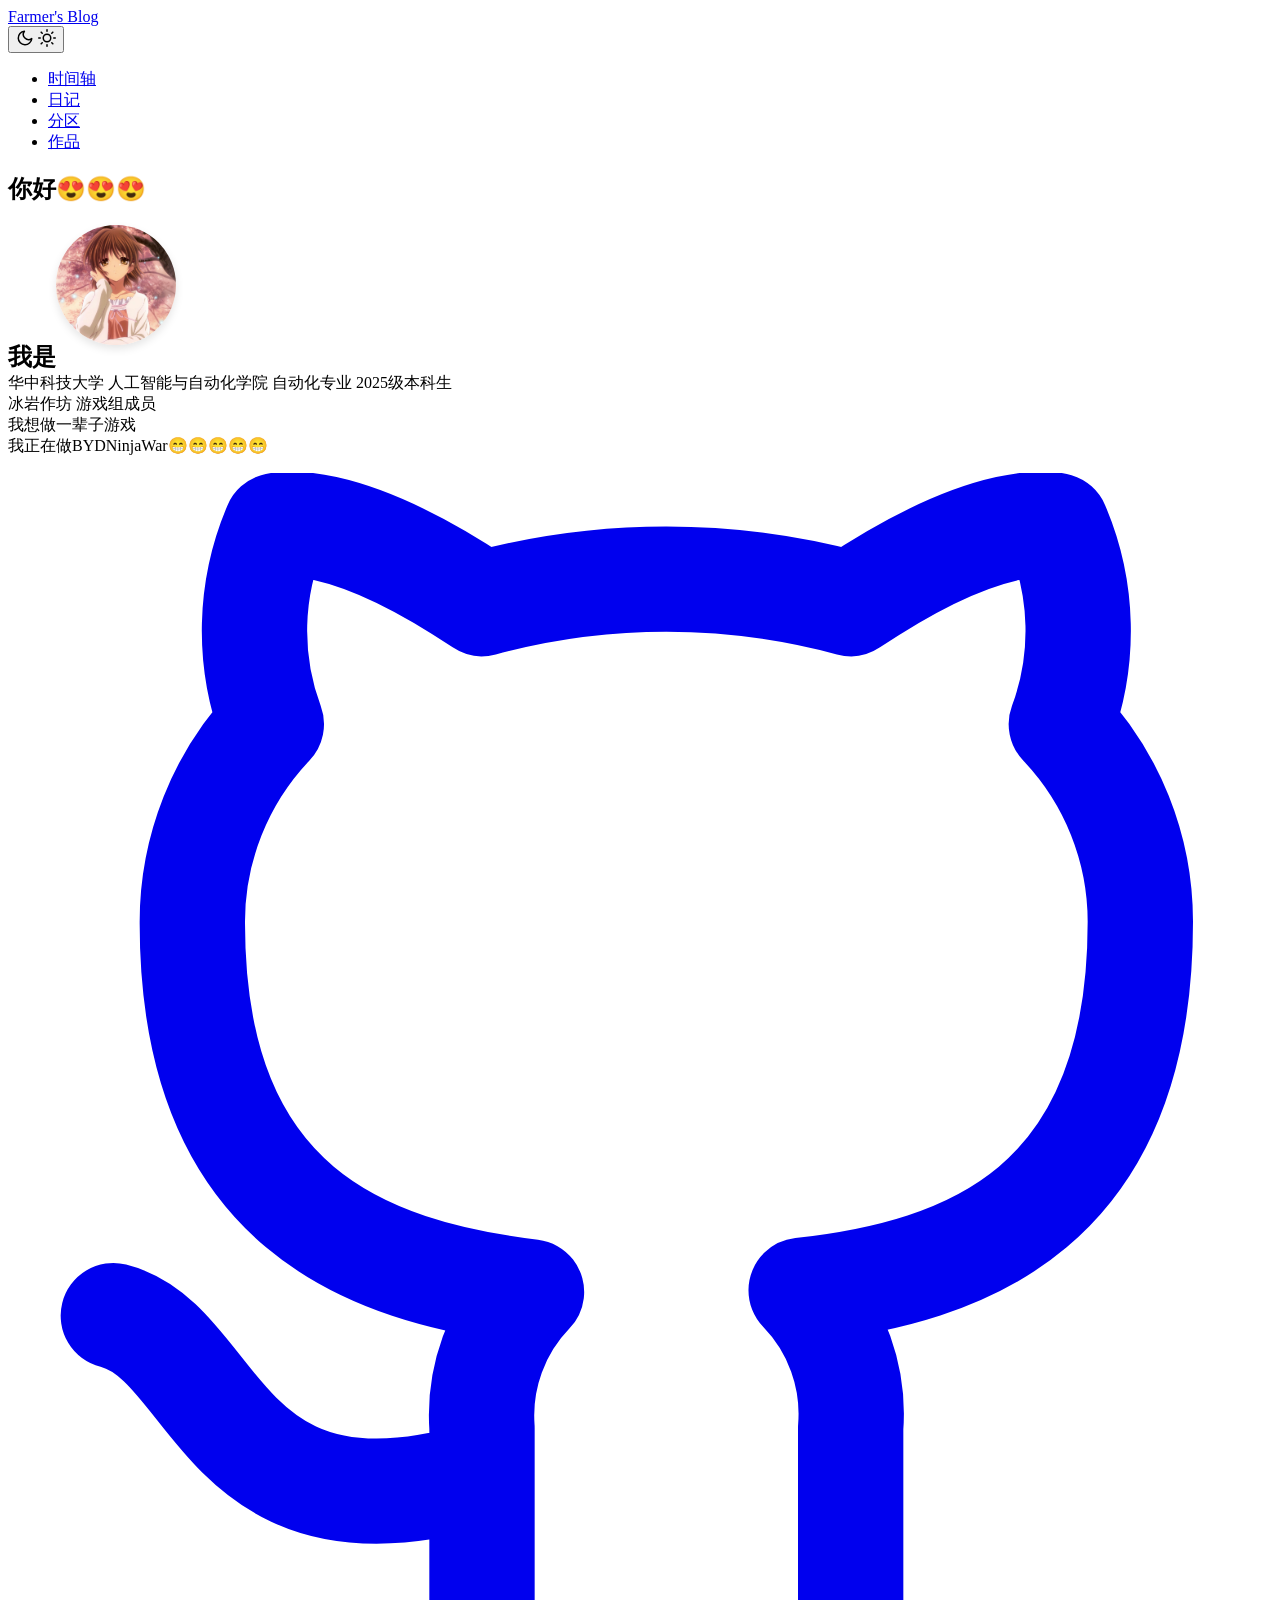
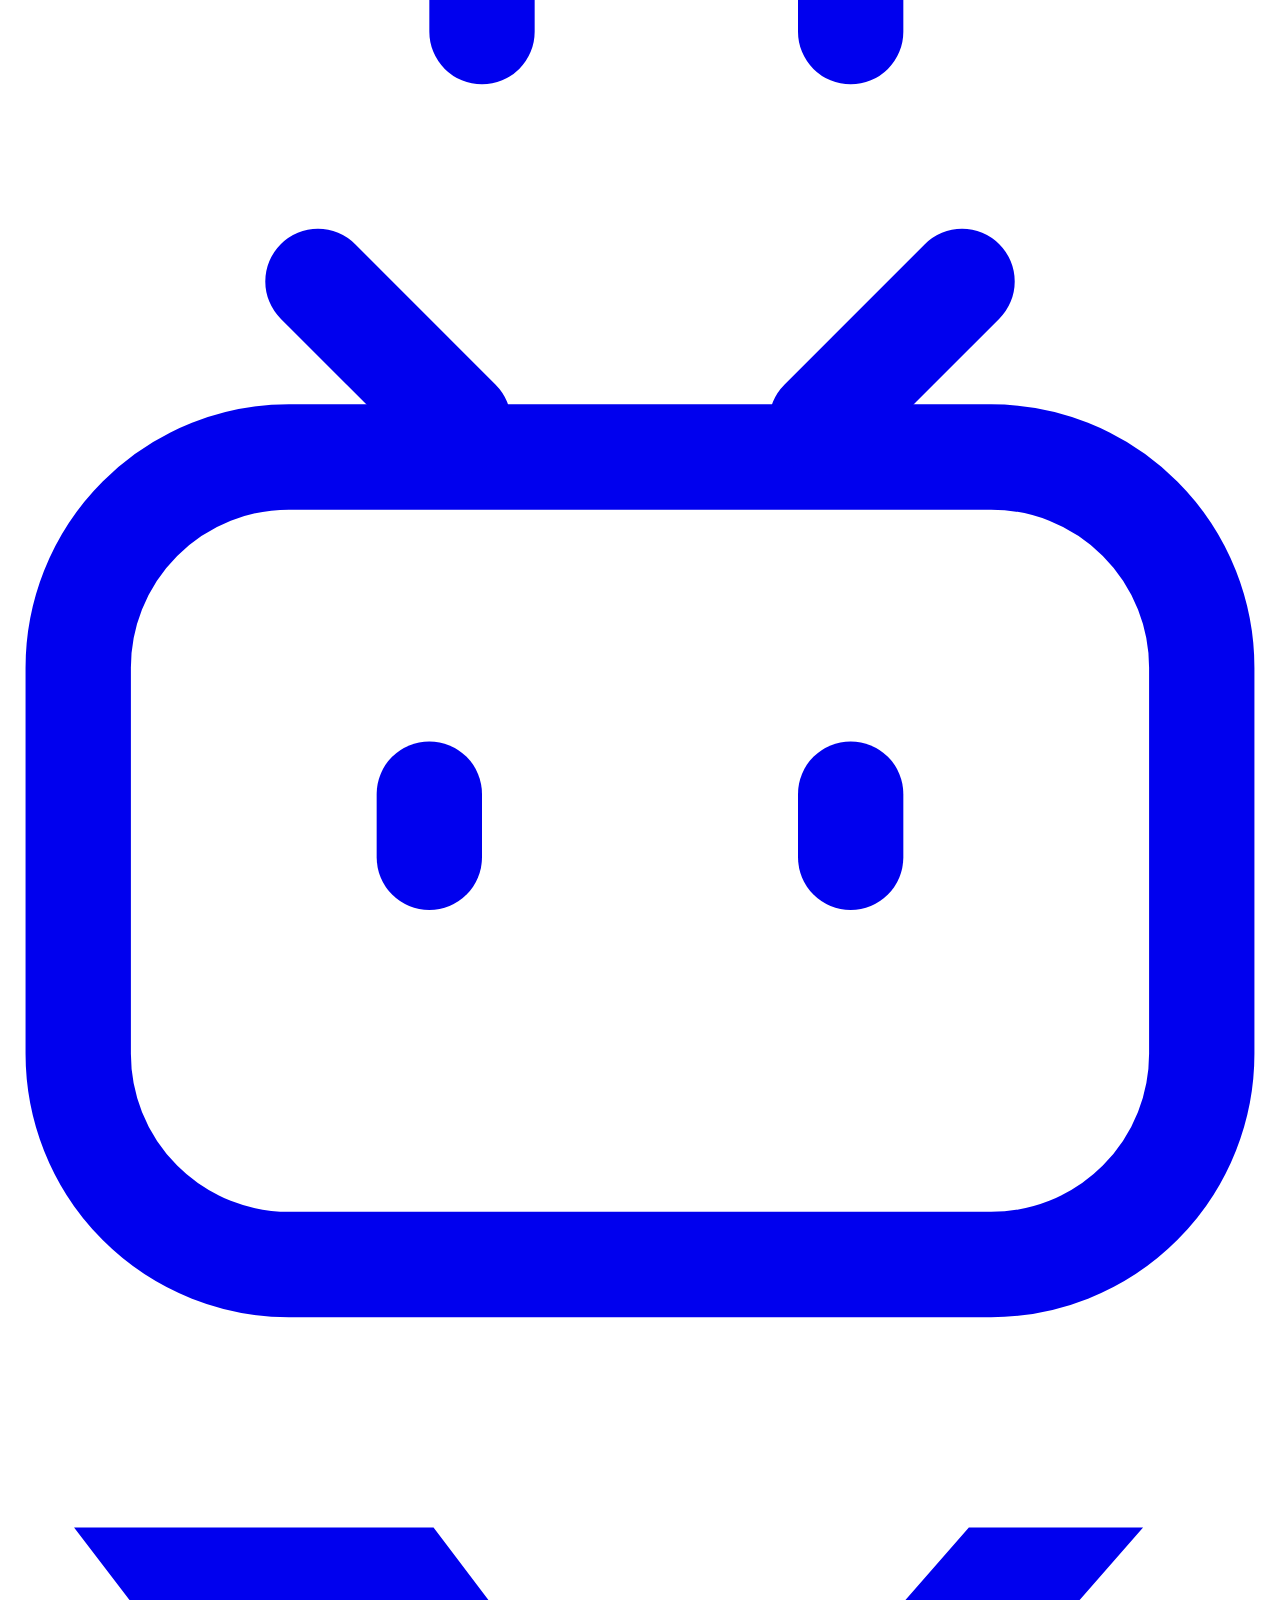
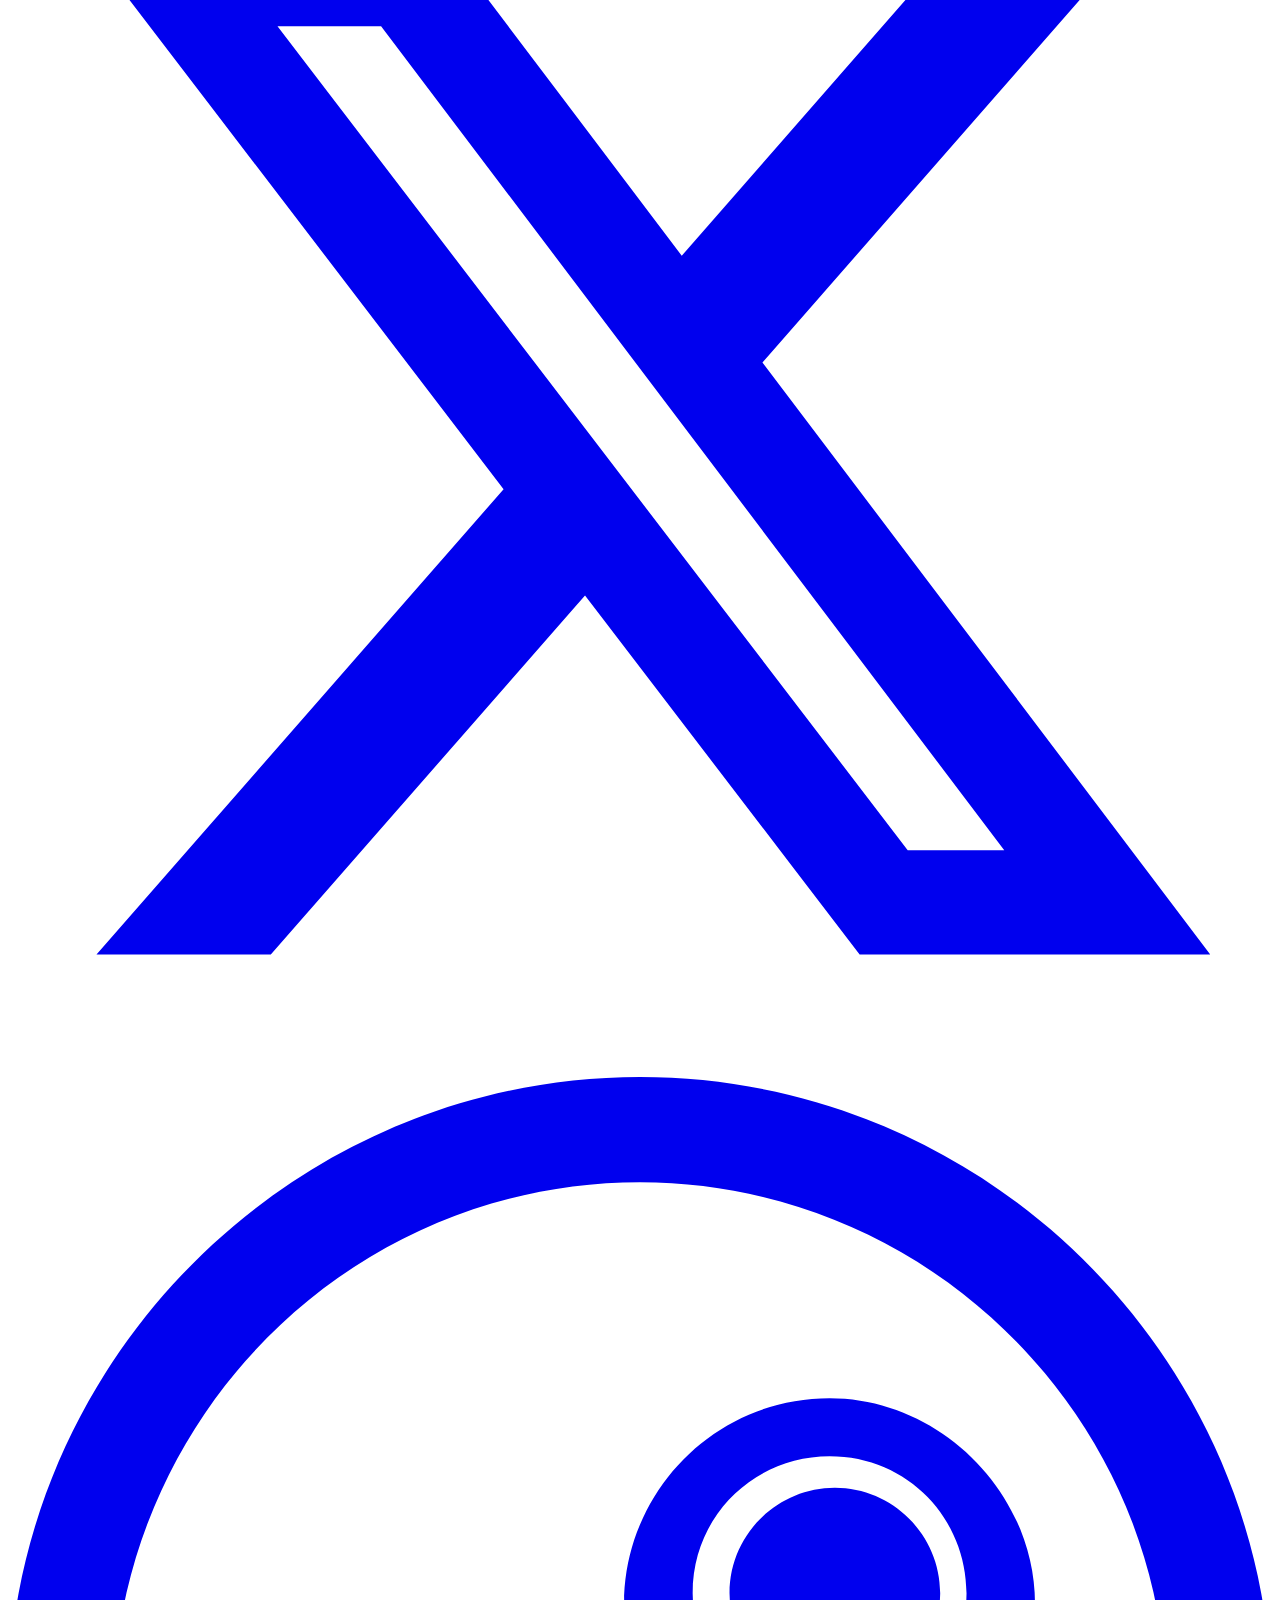
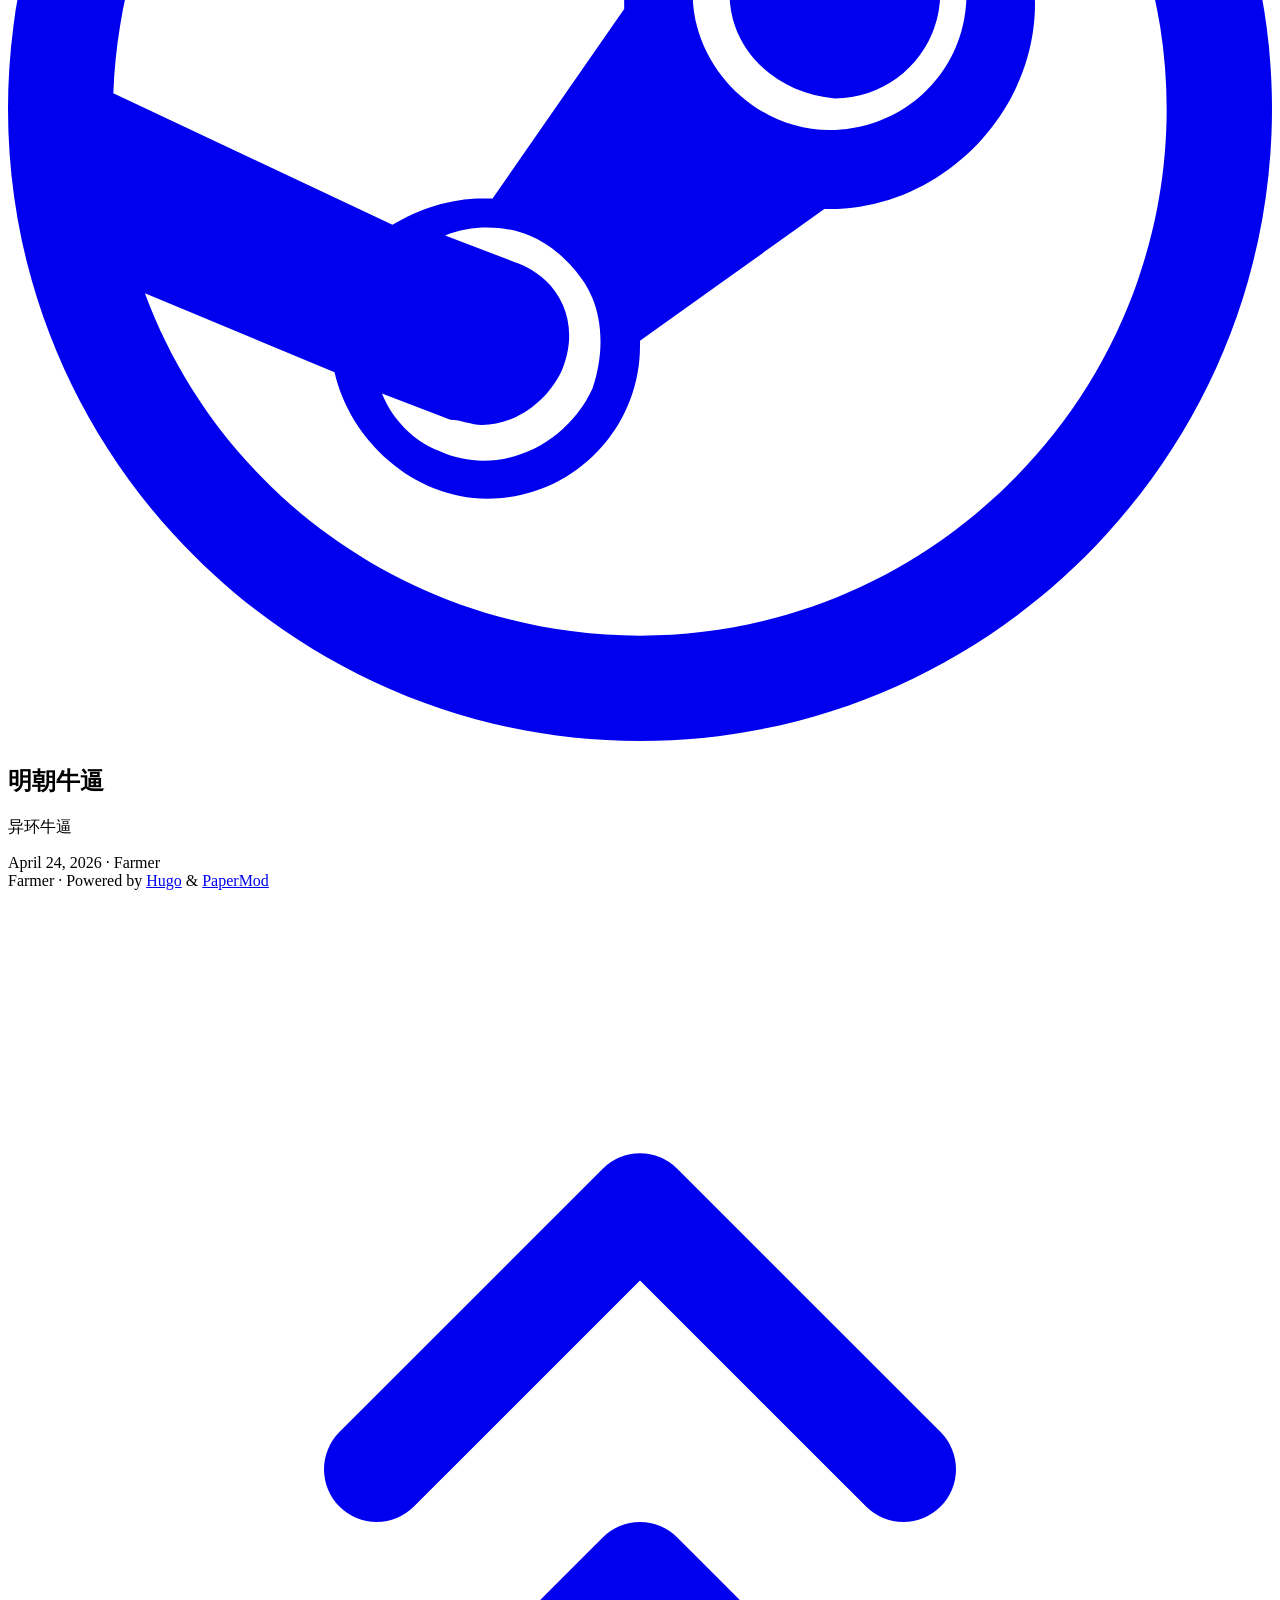
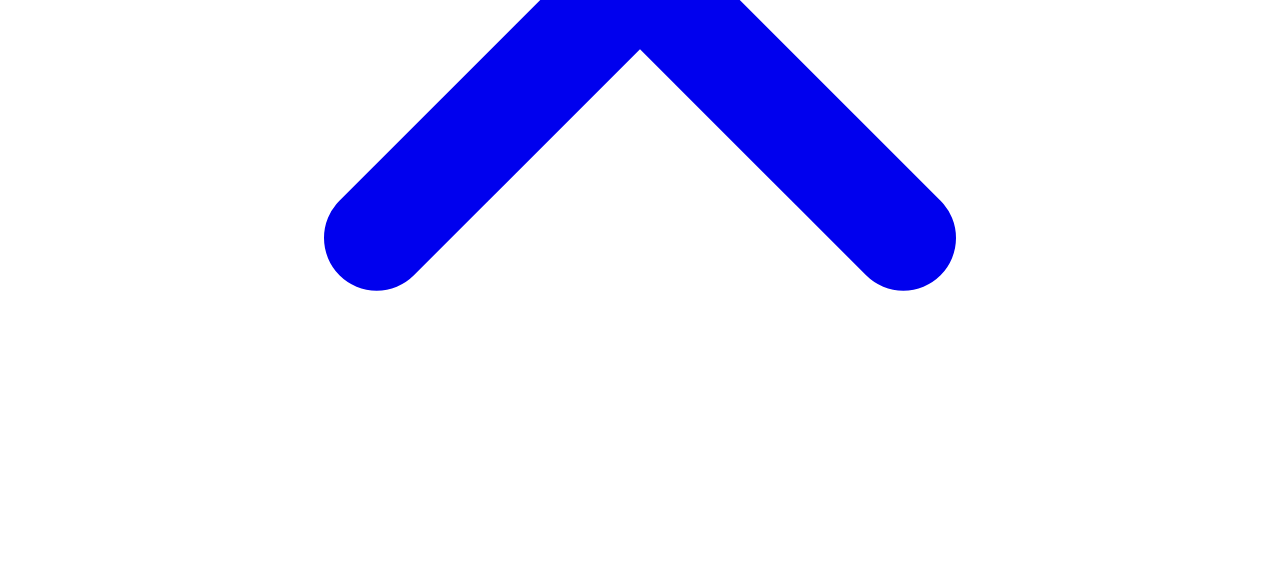
==== index.html @ 87669542 "deploy: farmer152/myblog@a9eec806ff1a07d0365c150cbad34da8df4ce298" ====
<!doctype html><html lang=zh-cn dir=auto data-theme=auto><head><meta name=generator content="Hugo 0.160.1"><meta charset=utf-8><meta http-equiv=X-UA-Compatible content="IE=edge"><meta name=viewport content="width=device-width,initial-scale=1,shrink-to-fit=no"><meta name=robots content="index, follow"><title>Farmer's Blog</title><meta name=description content><meta name=author content="Farmer"><link rel=canonical href=https://farmer152.github.io/><link crossorigin=anonymous href=/assets/css/stylesheet.47e51c7d8489b002361bac156ce9a0a8776d08c5462c2cee95801efafdd90d35.css integrity="sha256-R+UcfYSJsAI2G6wVbOmgqHdtCMVGLCzulYAe+v3ZDTU=" rel="preload stylesheet" as=style><link rel=icon href=https://farmer152.github.io/favicon.ico><link rel=icon type=image/png sizes=16x16 href=https://farmer152.github.io/favicon-16x16.png><link rel=icon type=image/png sizes=32x32 href=https://farmer152.github.io/favicon-32x32.png><link rel=apple-touch-icon href=https://farmer152.github.io/apple-touch-icon.png><link rel=mask-icon href=https://farmer152.github.io/safari-pinned-tab.svg><meta name=theme-color content="#2e2e33"><meta name=msapplication-TileColor content="#2e2e33"><link rel=alternate type=application/rss+xml href=https://farmer152.github.io/index.xml title=rss><link rel=alternate hreflang=zh-cn href=https://farmer152.github.io/><noscript><style>#theme-toggle,.top-link{display:none}</style><style>@media(prefers-color-scheme:dark){:root{--theme:rgb(29, 30, 32);--entry:rgb(46, 46, 51);--primary:rgb(218, 218, 219);--secondary:rgb(155, 156, 157);--tertiary:rgb(65, 66, 68);--content:rgb(196, 196, 197);--code-block-bg:rgb(46, 46, 51);--code-bg:rgb(55, 56, 62);--border:rgb(51, 51, 51);color-scheme:dark}.list{background:var(--theme)}.toc{background:var(--entry)}}</style></noscript><script>localStorage.getItem("pref-theme")==="dark"?document.querySelector("html").dataset.theme="dark":localStorage.getItem("pref-theme")==="light"?document.querySelector("html").dataset.theme="light":window.matchMedia("(prefers-color-scheme: dark)").matches?document.querySelector("html").dataset.theme="dark":document.querySelector("html").dataset.theme="light"</script><meta property="og:url" content="https://farmer152.github.io/"><meta property="og:site_name" content="Farmer's Blog"><meta property="og:title" content="Farmer's Blog"><meta property="og:locale" content="zh_cn"><meta property="og:type" content="website"><meta name=twitter:card content="summary"><meta name=twitter:title content="Farmer's Blog"><script type=application/ld+json>{"@context":"https://schema.org","@type":"Organization","name":"Farmer's Blog","url":"https://farmer152.github.io/","description":"","logo":"https://farmer152.github.io/favicon.ico","sameAs":["https://github.com/farmer152","https://space.bilibili.com/402784893","https://x.com/zhngchuny256304","https://steamcommunity.com/profiles/76561199017410261/"]}</script></head><body class=list id=top><header class=header><nav class=header-nav><div class=logo><a href=https://farmer152.github.io/ accesskey=h title="Farmer's Blog (Alt + H)">Farmer's Blog</a><div class=logo-switches><button id=theme-toggle class=theme-toggle accesskey=t title="(Alt + T)" aria-label="Toggle theme">
<svg class="moon" width="18" height="18" viewBox="0 0 24 24" fill="none" stroke="currentColor" stroke-width="2" stroke-linecap="round" stroke-linejoin="round"><path d="M21 12.79A9 9 0 1111.21 3 7 7 0 0021 12.79z"/></svg>
<svg class="sun" width="18" height="18" viewBox="0 0 24 24" fill="none" stroke="currentColor" stroke-width="2" stroke-linecap="round" stroke-linejoin="round"><circle cx="12" cy="12" r="5"/><line x1="12" y1="1" x2="12" y2="3"/><line x1="12" y1="21" x2="12" y2="23"/><line x1="4.22" y1="4.22" x2="5.64" y2="5.64"/><line x1="18.36" y1="18.36" x2="19.78" y2="19.78"/><line x1="1" y1="12" x2="3" y2="12"/><line x1="21" y1="12" x2="23" y2="12"/><line x1="4.22" y1="19.78" x2="5.64" y2="18.36"/><line x1="18.36" y1="5.64" x2="19.78" y2="4.22"/></svg></button></div></div><ul id=menu class=menu><li><a href=https://farmer152.github.io/archives/ title=时间轴><span>时间轴</span></a></li><li><a href=https://farmer152.github.io/diary/ title=日记><span>日记</span></a></li><li><a href=https://farmer152.github.io/posts/ title=分区><span>分区</span></a></li><li><a href=https://farmer152.github.io/works/ title=作品><span>作品</span></a></li></ul></nav></header><main class=main><article class="first-entry home-info"><header class=entry-header><h1>你好😍😍😍</h1></header><div class="entry-content md-content"><p><span style=font-size:1.5em;font-weight:700>我是</span><img src=/avatar.jpg alt=头像 style="width:120px;height:120px;border-radius:50%;margin-bottom:20px;box-shadow:0 4px 8px rgba(0,0,0,.1)"><br>华中科技大学 人工智能与自动化学院 自动化专业 2025级本科生<br>冰岩作坊 游戏组成员<br>我想做一辈子游戏<br>我正在做BYDNinjaWar😁😁😁😁😁<br></p></div><footer class=entry-footer><div class=social-icons><a href=https://github.com/farmer152 target=_blank rel="noopener noreferrer me" title="看 Github"><svg viewBox="0 0 24 24" fill="none" stroke="currentColor" stroke-width="2" stroke-linecap="round" stroke-linejoin="round"><path d="M9 19c-5 1.5-5-2.5-7-3m14 6v-3.87a3.37 3.37.0 00-.94-2.61c3.14-.35 6.44-1.54 6.44-7A5.44 5.44.0 0020 4.77 5.07 5.07.0 0019.91 1S18.73.65 16 2.48a13.38 13.38.0 00-7 0C6.27.65 5.09 1 5.09 1A5.07 5.07.0 005 4.77 5.44 5.44.0 003.5 8.55c0 5.42 3.3 6.61 6.44 7A3.37 3.37.0 009 18.13V22"/></svg>
</a><a href=https://space.bilibili.com/402784893 target=_blank rel="noopener noreferrer me" title="看 Bilibili"><svg viewBox="0 0 24 24" fill="none" stroke="currentColor" stroke-width="2" stroke-linecap="round"><rect x="1.3333" y="6" width="21.333" height="15.333" rx="4" ry="4"/><path d="m8 12.4v1.2"/><path d="m16 12.4v1.2"/><path d="m5.8853 2.6667L8.552 5.3334"/><path d="m18.115 2.6667-2.6667 2.6667"/></svg>
</a><a href=https://x.com/zhngchuny256304 target=_blank rel="noopener noreferrer me" title=看X><svg viewBox="0 0 24 24" fill="currentColor"><path d="M18.244 2.25h3.308l-7.227 8.26 8.502 11.24H16.17l-5.214-6.817L4.99 21.75H1.68l7.73-8.835L1.254 2.25H8.08l4.713 6.231zm-1.161 17.52h1.833L7.084 4.126H5.117z"/></svg>
</a><a href=https://steamcommunity.com/profiles/76561199017410261/ target=_blank rel="noopener noreferrer me" title=看steam><svg viewBox="0 0 24 24" fill="currentColor" stroke="none"><path d="M-24.6 20.8c-1.4-.8-2.7-1.5-4.1-2.3-2.4-1.5-3.6-3.6-3.3-6.5.3-3 2.8-5.2 5.8-5.3h11c2.6.0 4.6 2.2 4.7 4.7.0 2.6-2 4.8-4.6 4.9h-2.8v.2c.2.2.5.3.7.5 1.2.7 2.4 1.3 3.6 2 2.5 1.5 3.7 4.5 2.9 7.2s-3.1 4.3-6.1 4.4h-10.6c-2.4.0-4.3-1.9-4.6-4.3-.3-2.3 1.2-4.5 3.5-5.1.6-.1 1.2-.1 1.7-.2h2.1c.1.0.1-.1.1-.2zm4.3-3.8c-.1.3-.2.3-.2.4v3.9c0 1.1-.1 1.2-1.2 1.2h-5.1c-.4.0-.9.0-1.3.1-1.6.4-2.5 1.9-2.4 3.6.2 1.6 1.6 2.9 3.3 2.9h10.5c2.1.0 3.8-1.2 4.5-3.1.7-1.8.2-4.1-1.5-5.3-2.1-1.3-4.3-2.4-6.6-3.7zm-1.7 3.4v-4c0-1.4.1-1.5 1.4-1.5h5.3c1.5.0 2.7-1 3.1-2.4.6-2.2-1-4.2-3.4-4.3h-10.1c-2.4.0-4.3 1.3-4.9 3.4-.6 2.1.4 4.4 2.5 5.5 1.7 1 3.5 1.9 5.2 2.9.4.2.6.3.9.4z"/><path d="M53.3 6.9c-.2-1-1-1.7-1.9-2-1.7-.4-8.6-.4-8.6-.4s-6.9.0-8.6.5c-1 .3-1.7 1-1.9 2-.3 1.7-.5 3.5-.5 5.3s.1 3.6.5 5.3c.3.9 1 1.7 1.9 1.9 1.7.5 8.6.5 8.6.5s6.9.0 8.6-.5c1-.3 1.7-1 1.9-2 .3-1.7.5-3.5.5-5.3s-.1-3.6-.5-5.3z"/><path d="m40.6 15.5 5.7-3.3-5.7-3.3z"/><path d="M72.4-9.9c5.5.0 10 4 10 8.9.0 1.8-.8 3.8-2.1 5.4-.9 1-1.5 2.3-1.6 3.7.0-.1-.1-.1-.2-.2-.4-.4-1.1-.7-1.7-.7-.3.0-.5.0-.8.1-1.2.5-2.5.7-3.6.7-5.5.0-10-4-10-8.9s4.5-9 10-9m0-2c-6.6.0-12 4.9-12 10.9s5.4 11 12 11c1.4.0 2.8-.2 4.2-.7h.1c.1.0.2.0.3.1 1 1.3 2.5 2.3 4.2 2.7l.2-.1v-.3c-.7-.9-1-1.9-1-3s.4-2.1 1.2-2.9c1.5-1.8 2.6-4.2 2.6-6.7.1-6.1-5.3-11-11.8-11z"/><path d="M72.3-6.5c.1.0.3.1.3.2l1.2 3.4 3.7.1c.1.0.3.1.3.2s0 .3-.1.4l-3 2.2 1.1 3.5c0 .1.0.3-.1.4h-.4l-3-2.1-3 2.1h-.4c-.1-.1-.2-.2-.1-.4L69.9.0l-3-2.2c-.1-.1-.2-.2-.1-.4.0-.1.2-.2.3-.2l3.7-.1L72-6.3c0-.1.2-.2.3-.2zM46.8-20.8c2 0 4 .6 5.6 1.6-.5-.1-1.1-.2-1.6-.2-3.2.0-5.8 2.5-6 5.6l-2.2 3.2c-.5.1-.9.2-1.4.4l-4.7-1.9c.8-5 5.2-8.7 10.3-8.7m9.9 7.2c.3 1 .5 2.1.5 3.3C57.2-4.5 52.5.2 46.7.2c-1.8.0-3.6-.5-5.1-1.3.5.2 1 .2 1.5.2 2.5.0 4.5-1.9 4.8-4.3L51-7.4c3.1-.2 5.6-2.8 5.6-6 .1-.1.1-.1.1-.2M38.3-4.2l.3.2c.1.2.2.5.3.7l-.6-.9m8.5-18.1c-6.3.0-11.5 4.9-12 11l6.4 2.7c.5-.4 1.2-.6 1.9-.6h.2l2.9-4.1v-.1c0-2.5 2-4.5 4.5-4.5s4.5 2 4.5 4.5-2 4.5-4.5 4.5h-.1L46.5-6v.2c0 1.9-1.5 3.4-3.4 3.4-1.6.0-3-1.2-3.3-2.7L35.2-7c1.4 5 6 8.7 11.5 8.7 6.6.0 12-5.4 12-12s-5.3-12-11.9-12z"/><path d="M42.6-4.6 41.5-5c.2.4.5.7 1 .9 1 .4 2.1-.1 2.5-1 .2-.5.2-1 0-1.4-.2-.5-.6-.8-1-1-.5-.2-1-.2-1.4.0l1.1.5c.7.3 1 1.1.7 1.8-.3.6-1.1.9-1.8.6zm8.1-11.5c-1.5.0-2.7 1.2-2.7 2.7s1.2 2.7 2.7 2.7 2.7-1.2 2.7-2.7-1.2-2.7-2.7-2.7zm0 4.7c-1.1.0-2-.9-2-2s.9-2 2-2 2 .9 2 2c.1 1.1-.9 2-2 2zM12 0C5.4.0.0 5.4.0 12s5.4 12 12 12 12-5.4 12-12S18.6.0 12 0zm0 22c-4.3.0-8-2.7-9.4-6.5L6.2 17c.3 1.3 1.5 2.4 2.9 2.4 1.6.0 2.9-1.3 2.9-2.9v-.1l3.5-2.5h.1c2.1.0 3.9-1.8 3.9-3.9s-1.8-3.9-3.9-3.9c-2.2.0-3.9 1.8-3.9 3.9v.1l-2.5 3.6H9c-.6.0-1.2.2-1.7.5L2 11.7C2.2 6.3 6.6 2 12 2c5.5.0 10 4.5 10 10s-4.5 10-10 10zm-2.4-7.1-1.3-.5c.5-.2 1.1-.2 1.6.0s1 .7 1.2 1.2.2 1.1.0 1.7c-.5 1.1-1.8 1.7-2.9 1.2-.5-.2-.9-.6-1.1-1.1l1.3.5c.2.0.4.1.6.1.6.0 1.2-.4 1.5-1 .4-.9.0-1.8-.9-2.1zM13 9.8c0-1.5 1.2-2.6 2.6-2.6 1.5.0 2.6 1.2 2.6 2.6.0 1.5-1.2 2.6-2.6 2.6S13 11.2 13 9.8z"/><path d="M13.7 9.8c0-1.1.9-2 2-2s2 .9 2 2-.9 2-2 2c-1.1-.1-2-.9-2-2z"/></svg></a></div></footer></article><article class=post-entry><header class=entry-header><h2 class=entry-hint-parent>明朝牛逼</h2></header><div class=entry-content><p>异环牛逼</p></div><footer class=entry-footer><span title='2026-04-24 17:15:52 +0800 +0800'>April 24, 2026</span>&nbsp;·&nbsp;<span>Farmer</span></footer><a class=entry-link aria-label="post link to 明朝牛逼" href=https://farmer152.github.io/posts/post1/></a></article></main><footer class=footer><span>Farmer</span> ·
<span>Powered by
<a href=https://gohugo.io/ rel="noopener noreferrer" target=_blank>Hugo</a> &
<a href=https://github.com/adityatelange/hugo-PaperMod/ rel=noopener target=_blank>PaperMod</a></span></footer><a href=#top id=top-link class="top-link hidden" aria-label="go to top" title="Go to Top (Alt + G)" accesskey=g><svg viewBox="0 0 24 24" fill="none" stroke="currentColor" stroke-width="2" stroke-linecap="round" stroke-linejoin="round" class="feather feather-chevrons-up"><polyline points="17 11 12 6 7 11"/><polyline points="17 18 12 13 7 18"/></svg>
</a><script>let menu=document.getElementById("menu");if(menu){const e=localStorage.getItem("menu-scroll-position");e&&(menu.scrollLeft=parseInt(e,10)),menu.onscroll=function(){localStorage.setItem("menu-scroll-position",menu.scrollLeft)}}document.querySelectorAll('a[href^="#"]').forEach(e=>{e.addEventListener("click",function(e){e.preventDefault();var t=this.getAttribute("href").substr(1);window.matchMedia("(prefers-reduced-motion: reduce)").matches?document.querySelector(`[id='${decodeURIComponent(t)}']`).scrollIntoView():document.querySelector(`[id='${decodeURIComponent(t)}']`).scrollIntoView({behavior:"smooth"}),t==="top"?history.replaceState(null,null," "):history.pushState(null,null,`#${t}`)})})</script><script>var toplink=document.getElementById("top-link");window.onscroll=function(){const e=window.innerHeight;document.body.scrollTop>e||document.documentElement.scrollTop>e?toplink.classList.remove("hidden"):toplink.classList.add("hidden")}</script><script>document.getElementById("theme-toggle").addEventListener("click",()=>{const e=document.querySelector("html");e.dataset.theme==="dark"?(e.dataset.theme="light",localStorage.setItem("pref-theme","light")):(e.dataset.theme="dark",localStorage.setItem("pref-theme","dark"))})</script></body></html>
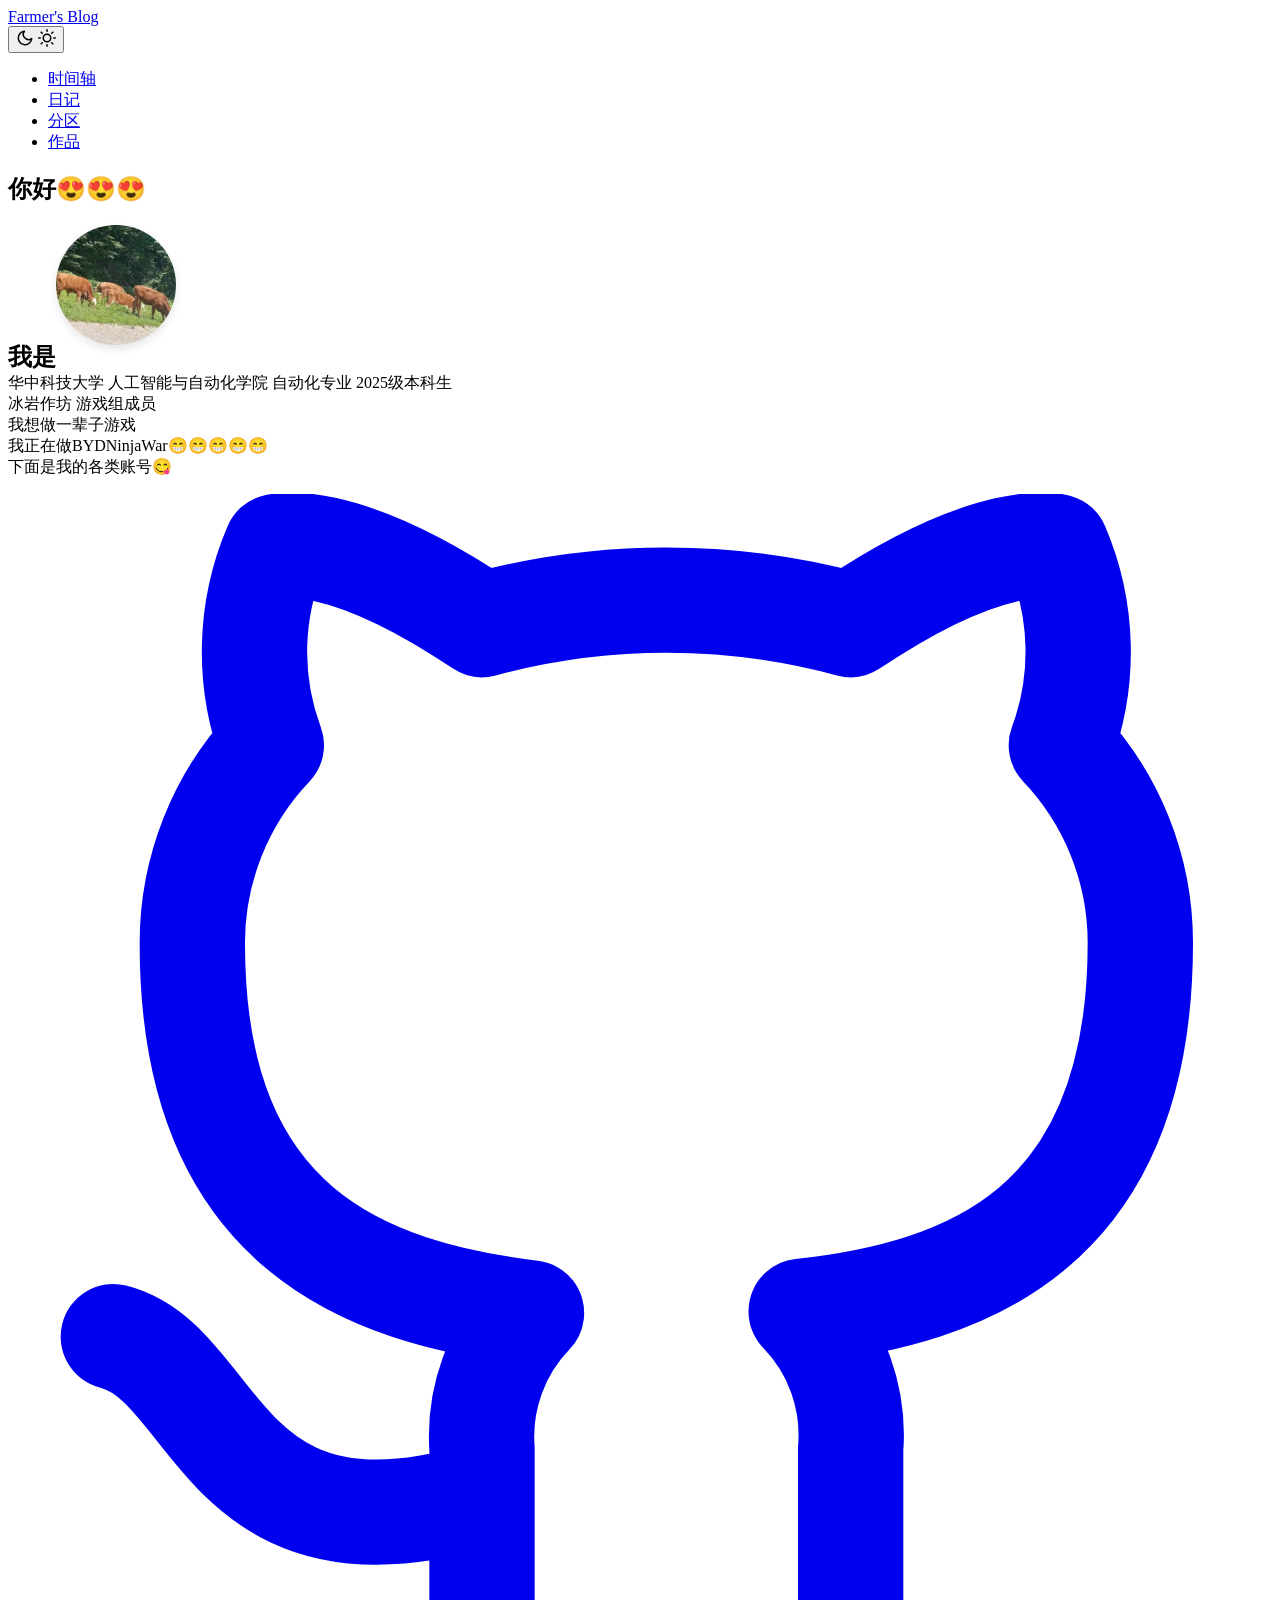
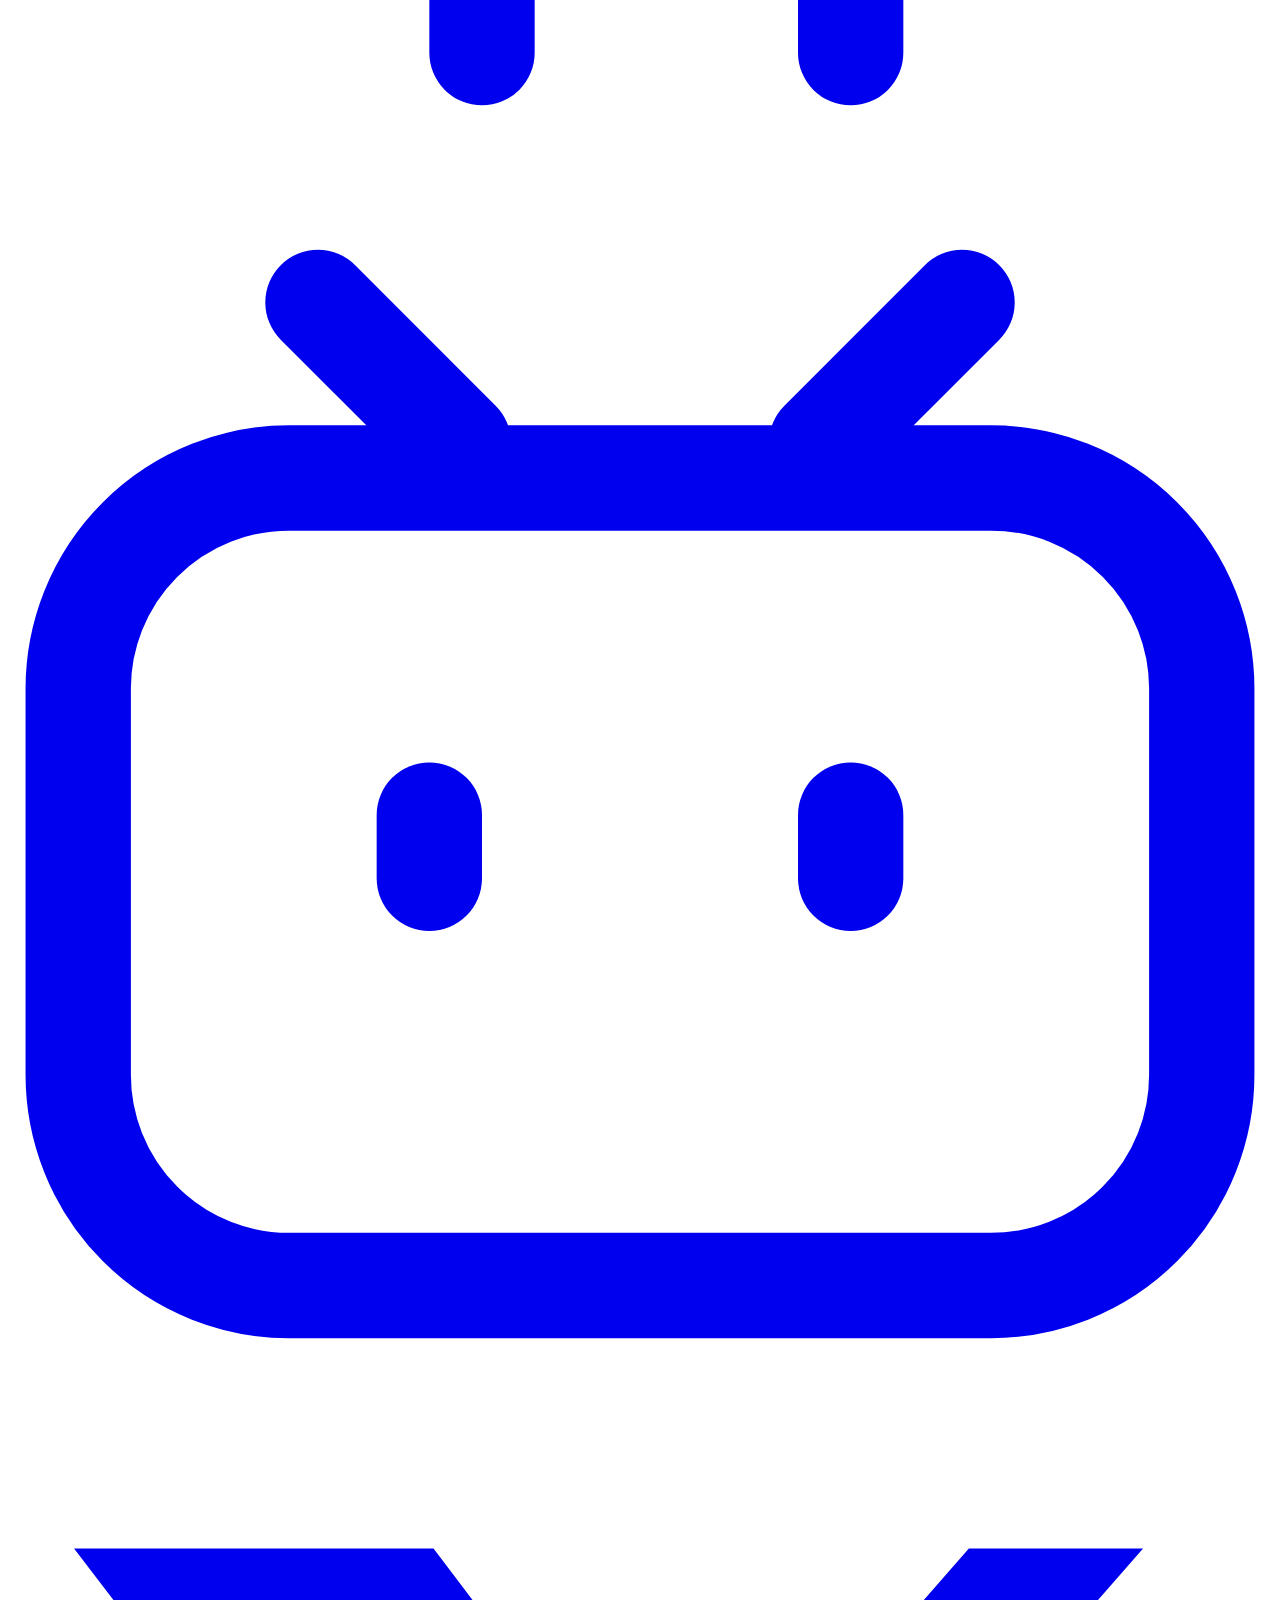
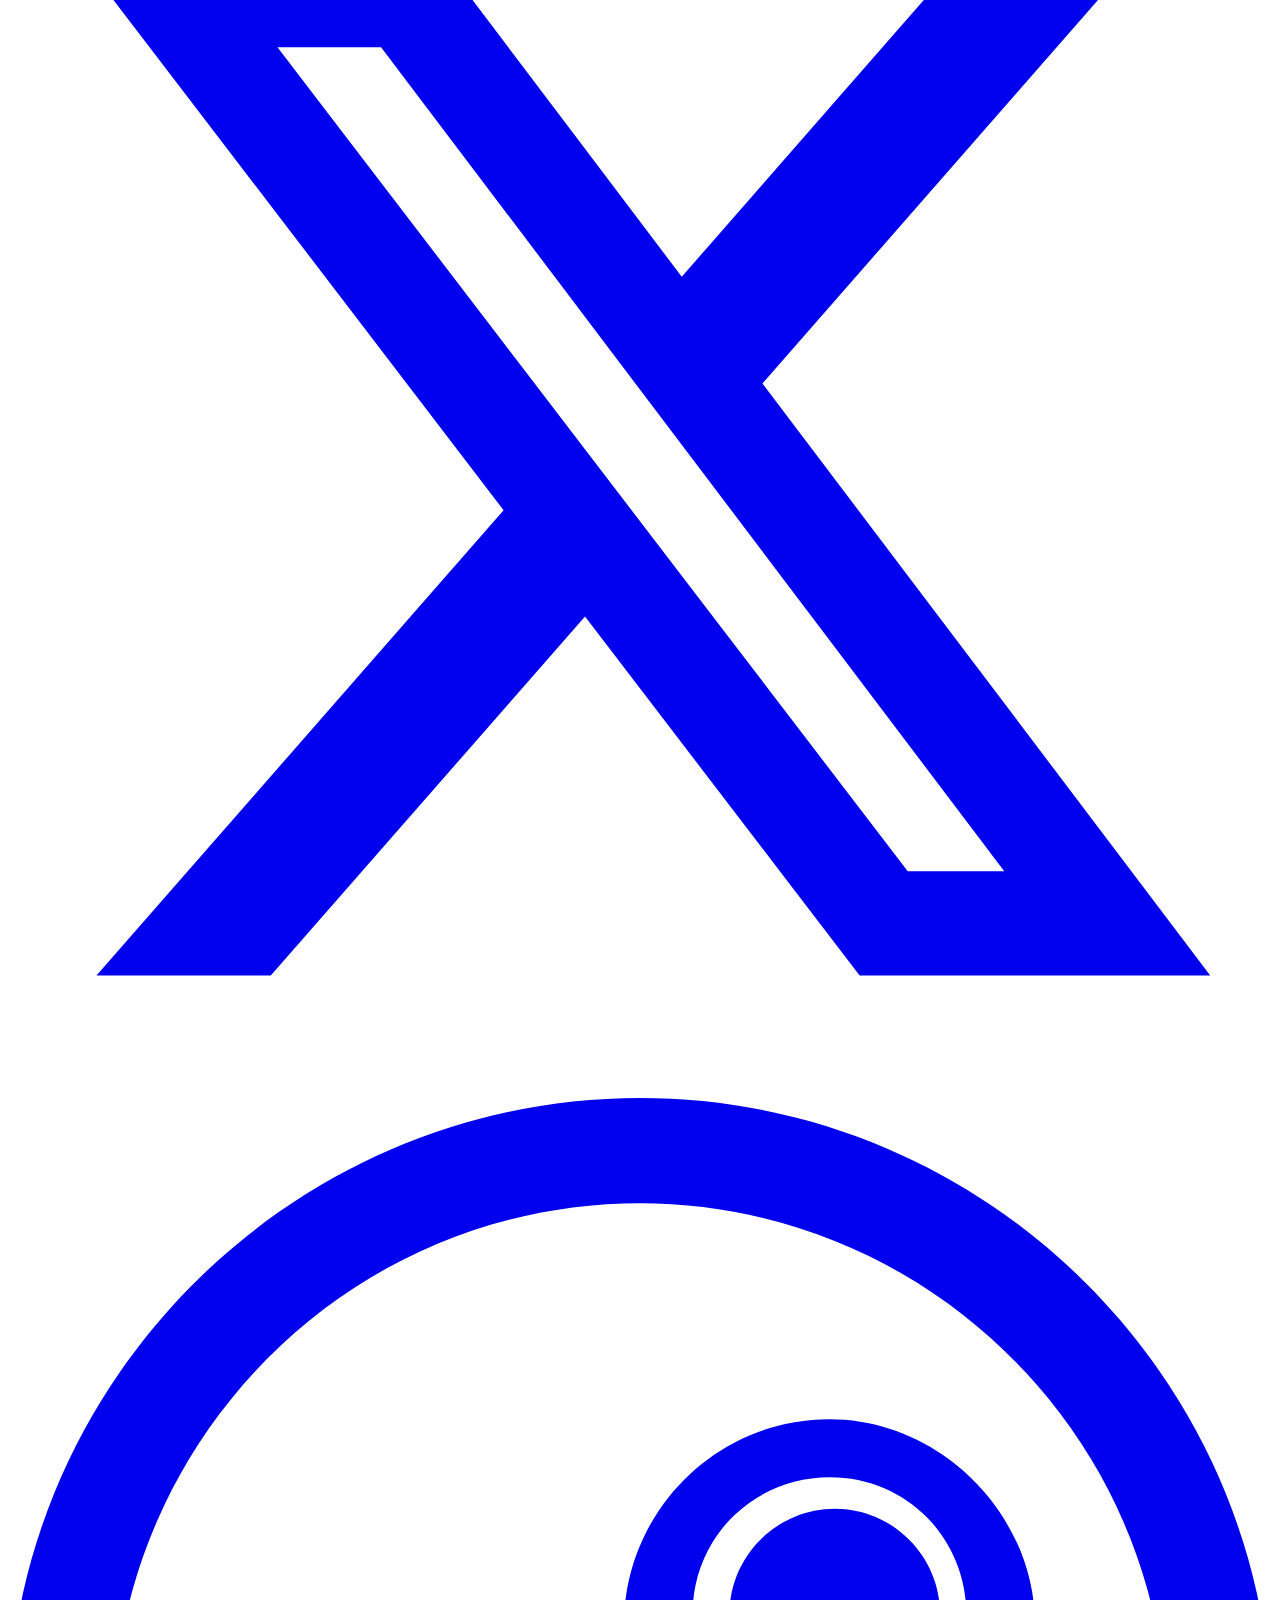
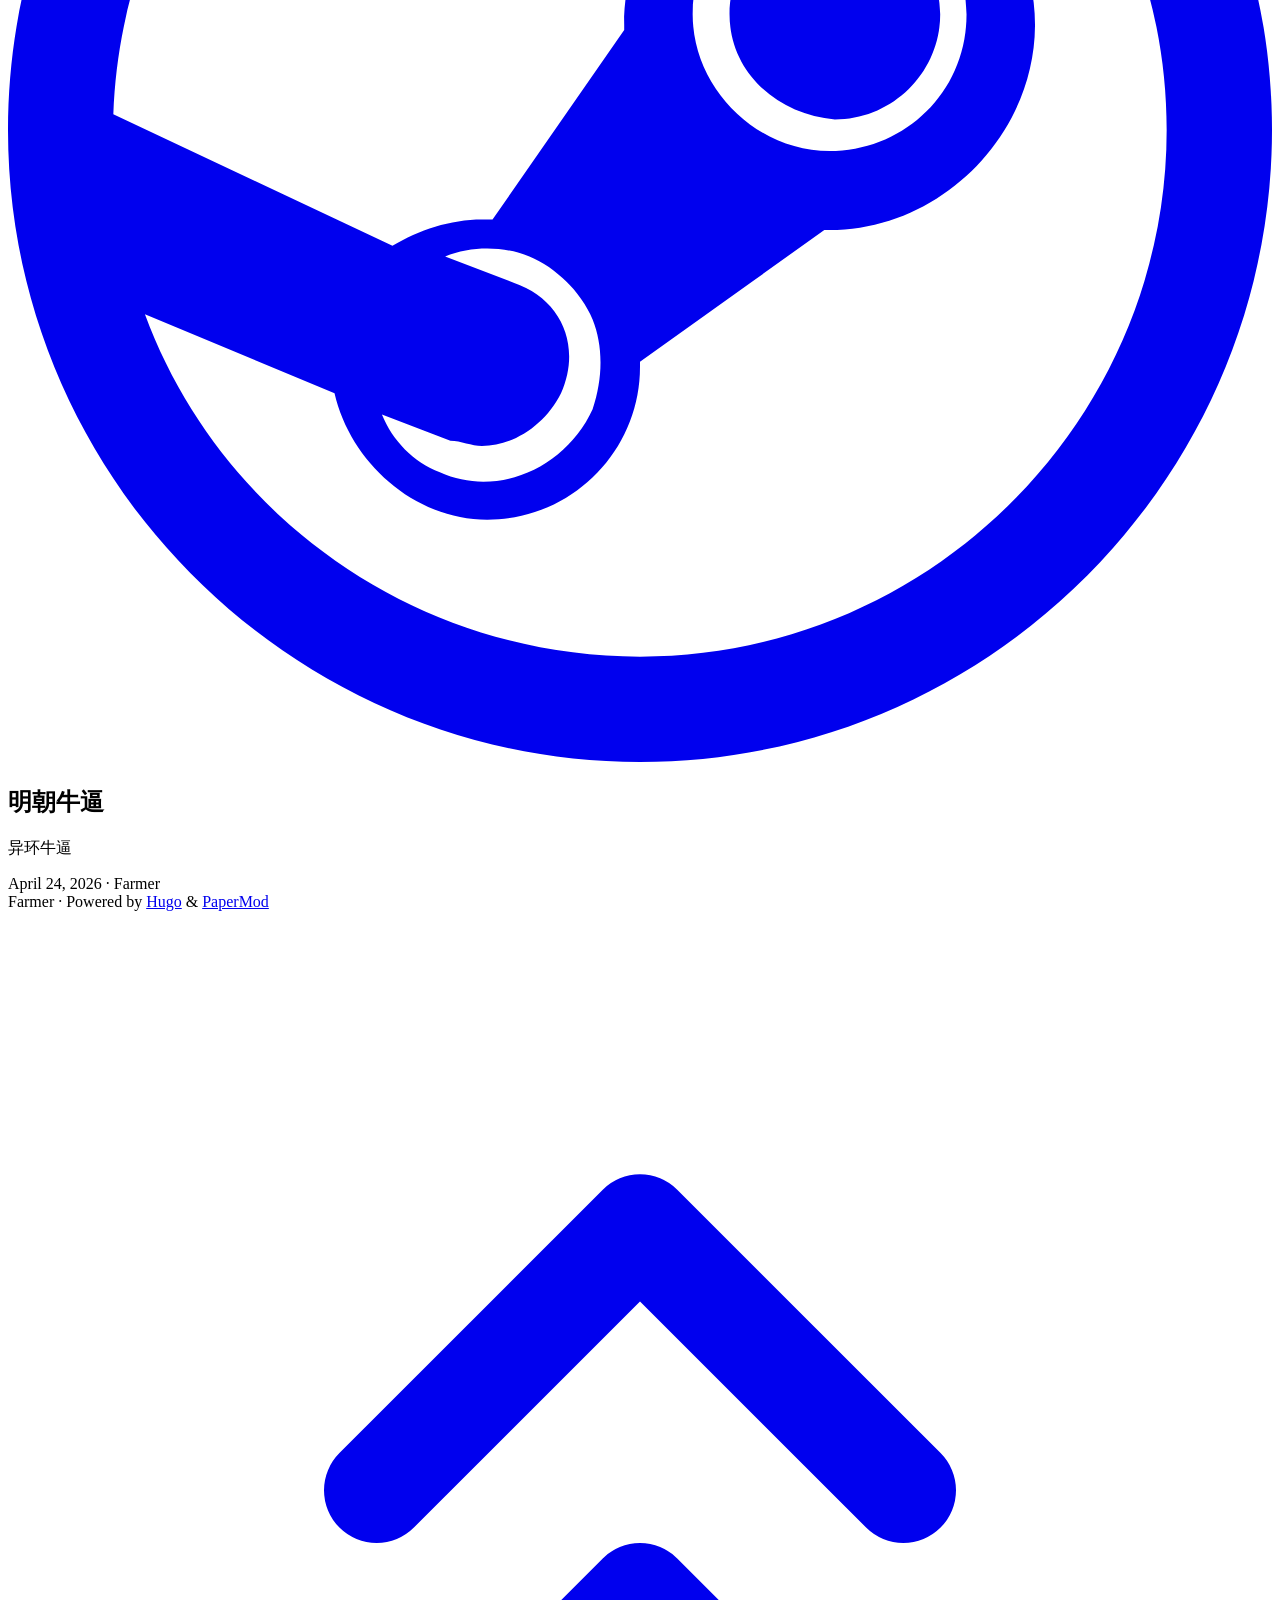
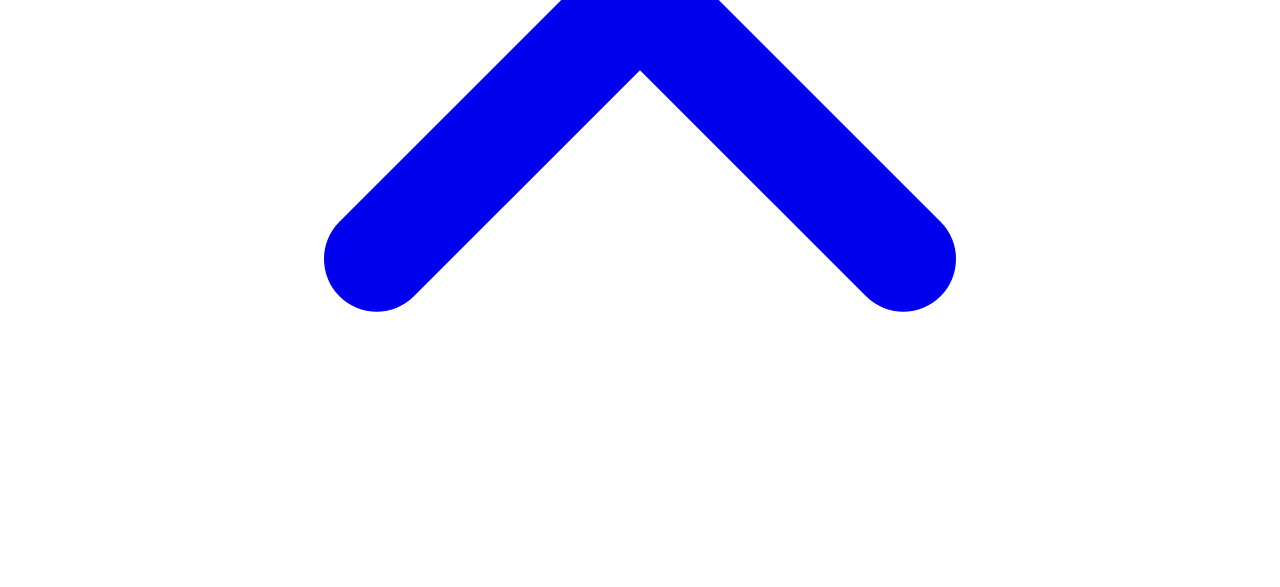
==== commit 1815c280: "deploy: farmer152/myblog@1d48aa869c7efb7d46582716be21ab07f6b927c1" ====
--- a/index.html
+++ b/index.html
@@ -1,6 +1,6 @@
 <!doctype html><html lang=zh-cn dir=auto data-theme=auto><head><meta name=generator content="Hugo 0.160.1"><meta charset=utf-8><meta http-equiv=X-UA-Compatible content="IE=edge"><meta name=viewport content="width=device-width,initial-scale=1,shrink-to-fit=no"><meta name=robots content="index, follow"><title>Farmer's Blog</title><meta name=description content><meta name=author content="Farmer"><link rel=canonical href=https://farmer152.github.io/><link crossorigin=anonymous href=/assets/css/stylesheet.47e51c7d8489b002361bac156ce9a0a8776d08c5462c2cee95801efafdd90d35.css integrity="sha256-R+UcfYSJsAI2G6wVbOmgqHdtCMVGLCzulYAe+v3ZDTU=" rel="preload stylesheet" as=style><link rel=icon href=https://farmer152.github.io/favicon.ico><link rel=icon type=image/png sizes=16x16 href=https://farmer152.github.io/favicon-16x16.png><link rel=icon type=image/png sizes=32x32 href=https://farmer152.github.io/favicon-32x32.png><link rel=apple-touch-icon href=https://farmer152.github.io/apple-touch-icon.png><link rel=mask-icon href=https://farmer152.github.io/safari-pinned-tab.svg><meta name=theme-color content="#2e2e33"><meta name=msapplication-TileColor content="#2e2e33"><link rel=alternate type=application/rss+xml href=https://farmer152.github.io/index.xml title=rss><link rel=alternate hreflang=zh-cn href=https://farmer152.github.io/><noscript><style>#theme-toggle,.top-link{display:none}</style><style>@media(prefers-color-scheme:dark){:root{--theme:rgb(29, 30, 32);--entry:rgb(46, 46, 51);--primary:rgb(218, 218, 219);--secondary:rgb(155, 156, 157);--tertiary:rgb(65, 66, 68);--content:rgb(196, 196, 197);--code-block-bg:rgb(46, 46, 51);--code-bg:rgb(55, 56, 62);--border:rgb(51, 51, 51);color-scheme:dark}.list{background:var(--theme)}.toc{background:var(--entry)}}</style></noscript><script>localStorage.getItem("pref-theme")==="dark"?document.querySelector("html").dataset.theme="dark":localStorage.getItem("pref-theme")==="light"?document.querySelector("html").dataset.theme="light":window.matchMedia("(prefers-color-scheme: dark)").matches?document.querySelector("html").dataset.theme="dark":document.querySelector("html").dataset.theme="light"</script><meta property="og:url" content="https://farmer152.github.io/"><meta property="og:site_name" content="Farmer's Blog"><meta property="og:title" content="Farmer's Blog"><meta property="og:locale" content="zh_cn"><meta property="og:type" content="website"><meta name=twitter:card content="summary"><meta name=twitter:title content="Farmer's Blog"><script type=application/ld+json>{"@context":"https://schema.org","@type":"Organization","name":"Farmer's Blog","url":"https://farmer152.github.io/","description":"","logo":"https://farmer152.github.io/favicon.ico","sameAs":["https://github.com/farmer152","https://space.bilibili.com/402784893","https://x.com/zhngchuny256304","https://steamcommunity.com/profiles/76561199017410261/"]}</script></head><body class=list id=top><header class=header><nav class=header-nav><div class=logo><a href=https://farmer152.github.io/ accesskey=h title="Farmer's Blog (Alt + H)">Farmer's Blog</a><div class=logo-switches><button id=theme-toggle class=theme-toggle accesskey=t title="(Alt + T)" aria-label="Toggle theme">
 <svg class="moon" width="18" height="18" viewBox="0 0 24 24" fill="none" stroke="currentColor" stroke-width="2" stroke-linecap="round" stroke-linejoin="round"><path d="M21 12.79A9 9 0 1111.21 3 7 7 0 0021 12.79z"/></svg>
-<svg class="sun" width="18" height="18" viewBox="0 0 24 24" fill="none" stroke="currentColor" stroke-width="2" stroke-linecap="round" stroke-linejoin="round"><circle cx="12" cy="12" r="5"/><line x1="12" y1="1" x2="12" y2="3"/><line x1="12" y1="21" x2="12" y2="23"/><line x1="4.22" y1="4.22" x2="5.64" y2="5.64"/><line x1="18.36" y1="18.36" x2="19.78" y2="19.78"/><line x1="1" y1="12" x2="3" y2="12"/><line x1="21" y1="12" x2="23" y2="12"/><line x1="4.22" y1="19.78" x2="5.64" y2="18.36"/><line x1="18.36" y1="5.64" x2="19.78" y2="4.22"/></svg></button></div></div><ul id=menu class=menu><li><a href=https://farmer152.github.io/archives/ title=时间轴><span>时间轴</span></a></li><li><a href=https://farmer152.github.io/diary/ title=日记><span>日记</span></a></li><li><a href=https://farmer152.github.io/posts/ title=分区><span>分区</span></a></li><li><a href=https://farmer152.github.io/works/ title=作品><span>作品</span></a></li></ul></nav></header><main class=main><article class="first-entry home-info"><header class=entry-header><h1>你好😍😍😍</h1></header><div class="entry-content md-content"><p><span style=font-size:1.5em;font-weight:700>我是</span><img src=/avatar.jpg alt=头像 style="width:120px;height:120px;border-radius:50%;margin-bottom:20px;box-shadow:0 4px 8px rgba(0,0,0,.1)"><br>华中科技大学 人工智能与自动化学院 自动化专业 2025级本科生<br>冰岩作坊 游戏组成员<br>我想做一辈子游戏<br>我正在做BYDNinjaWar😁😁😁😁😁<br></p></div><footer class=entry-footer><div class=social-icons><a href=https://github.com/farmer152 target=_blank rel="noopener noreferrer me" title="看 Github"><svg viewBox="0 0 24 24" fill="none" stroke="currentColor" stroke-width="2" stroke-linecap="round" stroke-linejoin="round"><path d="M9 19c-5 1.5-5-2.5-7-3m14 6v-3.87a3.37 3.37.0 00-.94-2.61c3.14-.35 6.44-1.54 6.44-7A5.44 5.44.0 0020 4.77 5.07 5.07.0 0019.91 1S18.73.65 16 2.48a13.38 13.38.0 00-7 0C6.27.65 5.09 1 5.09 1A5.07 5.07.0 005 4.77 5.44 5.44.0 003.5 8.55c0 5.42 3.3 6.61 6.44 7A3.37 3.37.0 009 18.13V22"/></svg>
+<svg class="sun" width="18" height="18" viewBox="0 0 24 24" fill="none" stroke="currentColor" stroke-width="2" stroke-linecap="round" stroke-linejoin="round"><circle cx="12" cy="12" r="5"/><line x1="12" y1="1" x2="12" y2="3"/><line x1="12" y1="21" x2="12" y2="23"/><line x1="4.22" y1="4.22" x2="5.64" y2="5.64"/><line x1="18.36" y1="18.36" x2="19.78" y2="19.78"/><line x1="1" y1="12" x2="3" y2="12"/><line x1="21" y1="12" x2="23" y2="12"/><line x1="4.22" y1="19.78" x2="5.64" y2="18.36"/><line x1="18.36" y1="5.64" x2="19.78" y2="4.22"/></svg></button></div></div><ul id=menu class=menu><li><a href=https://farmer152.github.io/archives/ title=时间轴><span>时间轴</span></a></li><li><a href=https://farmer152.github.io/diary/ title=日记><span>日记</span></a></li><li><a href=https://farmer152.github.io/posts/ title=分区><span>分区</span></a></li><li><a href=https://farmer152.github.io/works/ title=作品><span>作品</span></a></li></ul></nav></header><main class=main><article class="first-entry home-info"><header class=entry-header><h1>你好😍😍😍</h1></header><div class="entry-content md-content"><p><span style=font-size:1.5em;font-weight:700>我是</span><img src=/avatar.jpg alt=头像 style="width:120px;height:120px;border-radius:50%;margin-bottom:20px;box-shadow:0 4px 8px rgba(0,0,0,.1)"><br>华中科技大学 人工智能与自动化学院 自动化专业 2025级本科生<br>冰岩作坊 游戏组成员<br>我想做一辈子游戏<br>我正在做BYDNinjaWar😁😁😁😁😁<br>下面是我的各类账号😋</p></div><footer class=entry-footer><div class=social-icons><a href=https://github.com/farmer152 target=_blank rel="noopener noreferrer me" title="看 Github"><svg viewBox="0 0 24 24" fill="none" stroke="currentColor" stroke-width="2" stroke-linecap="round" stroke-linejoin="round"><path d="M9 19c-5 1.5-5-2.5-7-3m14 6v-3.87a3.37 3.37.0 00-.94-2.61c3.14-.35 6.44-1.54 6.44-7A5.44 5.44.0 0020 4.77 5.07 5.07.0 0019.91 1S18.73.65 16 2.48a13.38 13.38.0 00-7 0C6.27.65 5.09 1 5.09 1A5.07 5.07.0 005 4.77 5.44 5.44.0 003.5 8.55c0 5.42 3.3 6.61 6.44 7A3.37 3.37.0 009 18.13V22"/></svg>
 </a><a href=https://space.bilibili.com/402784893 target=_blank rel="noopener noreferrer me" title="看 Bilibili"><svg viewBox="0 0 24 24" fill="none" stroke="currentColor" stroke-width="2" stroke-linecap="round"><rect x="1.3333" y="6" width="21.333" height="15.333" rx="4" ry="4"/><path d="m8 12.4v1.2"/><path d="m16 12.4v1.2"/><path d="m5.8853 2.6667L8.552 5.3334"/><path d="m18.115 2.6667-2.6667 2.6667"/></svg>
 </a><a href=https://x.com/zhngchuny256304 target=_blank rel="noopener noreferrer me" title=看X><svg viewBox="0 0 24 24" fill="currentColor"><path d="M18.244 2.25h3.308l-7.227 8.26 8.502 11.24H16.17l-5.214-6.817L4.99 21.75H1.68l7.73-8.835L1.254 2.25H8.08l4.713 6.231zm-1.161 17.52h1.833L7.084 4.126H5.117z"/></svg>
 </a><a href=https://steamcommunity.com/profiles/76561199017410261/ target=_blank rel="noopener noreferrer me" title=看steam><svg viewBox="0 0 24 24" fill="currentColor" stroke="none"><path d="M-24.6 20.8c-1.4-.8-2.7-1.5-4.1-2.3-2.4-1.5-3.6-3.6-3.3-6.5.3-3 2.8-5.2 5.8-5.3h11c2.6.0 4.6 2.2 4.7 4.7.0 2.6-2 4.8-4.6 4.9h-2.8v.2c.2.2.5.3.7.5 1.2.7 2.4 1.3 3.6 2 2.5 1.5 3.7 4.5 2.9 7.2s-3.1 4.3-6.1 4.4h-10.6c-2.4.0-4.3-1.9-4.6-4.3-.3-2.3 1.2-4.5 3.5-5.1.6-.1 1.2-.1 1.7-.2h2.1c.1.0.1-.1.1-.2zm4.3-3.8c-.1.3-.2.3-.2.4v3.9c0 1.1-.1 1.2-1.2 1.2h-5.1c-.4.0-.9.0-1.3.1-1.6.4-2.5 1.9-2.4 3.6.2 1.6 1.6 2.9 3.3 2.9h10.5c2.1.0 3.8-1.2 4.5-3.1.7-1.8.2-4.1-1.5-5.3-2.1-1.3-4.3-2.4-6.6-3.7zm-1.7 3.4v-4c0-1.4.1-1.5 1.4-1.5h5.3c1.5.0 2.7-1 3.1-2.4.6-2.2-1-4.2-3.4-4.3h-10.1c-2.4.0-4.3 1.3-4.9 3.4-.6 2.1.4 4.4 2.5 5.5 1.7 1 3.5 1.9 5.2 2.9.4.2.6.3.9.4z"/><path d="M53.3 6.9c-.2-1-1-1.7-1.9-2-1.7-.4-8.6-.4-8.6-.4s-6.9.0-8.6.5c-1 .3-1.7 1-1.9 2-.3 1.7-.5 3.5-.5 5.3s.1 3.6.5 5.3c.3.9 1 1.7 1.9 1.9 1.7.5 8.6.5 8.6.5s6.9.0 8.6-.5c1-.3 1.7-1 1.9-2 .3-1.7.5-3.5.5-5.3s-.1-3.6-.5-5.3z"/><path d="m40.6 15.5 5.7-3.3-5.7-3.3z"/><path d="M72.4-9.9c5.5.0 10 4 10 8.9.0 1.8-.8 3.8-2.1 5.4-.9 1-1.5 2.3-1.6 3.7.0-.1-.1-.1-.2-.2-.4-.4-1.1-.7-1.7-.7-.3.0-.5.0-.8.1-1.2.5-2.5.7-3.6.7-5.5.0-10-4-10-8.9s4.5-9 10-9m0-2c-6.6.0-12 4.9-12 10.9s5.4 11 12 11c1.4.0 2.8-.2 4.2-.7h.1c.1.0.2.0.3.1 1 1.3 2.5 2.3 4.2 2.7l.2-.1v-.3c-.7-.9-1-1.9-1-3s.4-2.1 1.2-2.9c1.5-1.8 2.6-4.2 2.6-6.7.1-6.1-5.3-11-11.8-11z"/><path d="M72.3-6.5c.1.0.3.1.3.2l1.2 3.4 3.7.1c.1.0.3.1.3.2s0 .3-.1.4l-3 2.2 1.1 3.5c0 .1.0.3-.1.4h-.4l-3-2.1-3 2.1h-.4c-.1-.1-.2-.2-.1-.4L69.9.0l-3-2.2c-.1-.1-.2-.2-.1-.4.0-.1.2-.2.3-.2l3.7-.1L72-6.3c0-.1.2-.2.3-.2zM46.8-20.8c2 0 4 .6 5.6 1.6-.5-.1-1.1-.2-1.6-.2-3.2.0-5.8 2.5-6 5.6l-2.2 3.2c-.5.1-.9.2-1.4.4l-4.7-1.9c.8-5 5.2-8.7 10.3-8.7m9.9 7.2c.3 1 .5 2.1.5 3.3C57.2-4.5 52.5.2 46.7.2c-1.8.0-3.6-.5-5.1-1.3.5.2 1 .2 1.5.2 2.5.0 4.5-1.9 4.8-4.3L51-7.4c3.1-.2 5.6-2.8 5.6-6 .1-.1.1-.1.1-.2M38.3-4.2l.3.2c.1.2.2.5.3.7l-.6-.9m8.5-18.1c-6.3.0-11.5 4.9-12 11l6.4 2.7c.5-.4 1.2-.6 1.9-.6h.2l2.9-4.1v-.1c0-2.5 2-4.5 4.5-4.5s4.5 2 4.5 4.5-2 4.5-4.5 4.5h-.1L46.5-6v.2c0 1.9-1.5 3.4-3.4 3.4-1.6.0-3-1.2-3.3-2.7L35.2-7c1.4 5 6 8.7 11.5 8.7 6.6.0 12-5.4 12-12s-5.3-12-11.9-12z"/><path d="M42.6-4.6 41.5-5c.2.4.5.7 1 .9 1 .4 2.1-.1 2.5-1 .2-.5.2-1 0-1.4-.2-.5-.6-.8-1-1-.5-.2-1-.2-1.4.0l1.1.5c.7.3 1 1.1.7 1.8-.3.6-1.1.9-1.8.6zm8.1-11.5c-1.5.0-2.7 1.2-2.7 2.7s1.2 2.7 2.7 2.7 2.7-1.2 2.7-2.7-1.2-2.7-2.7-2.7zm0 4.7c-1.1.0-2-.9-2-2s.9-2 2-2 2 .9 2 2c.1 1.1-.9 2-2 2zM12 0C5.4.0.0 5.4.0 12s5.4 12 12 12 12-5.4 12-12S18.6.0 12 0zm0 22c-4.3.0-8-2.7-9.4-6.5L6.2 17c.3 1.3 1.5 2.4 2.9 2.4 1.6.0 2.9-1.3 2.9-2.9v-.1l3.5-2.5h.1c2.1.0 3.9-1.8 3.9-3.9s-1.8-3.9-3.9-3.9c-2.2.0-3.9 1.8-3.9 3.9v.1l-2.5 3.6H9c-.6.0-1.2.2-1.7.5L2 11.7C2.2 6.3 6.6 2 12 2c5.5.0 10 4.5 10 10s-4.5 10-10 10zm-2.4-7.1-1.3-.5c.5-.2 1.1-.2 1.6.0s1 .7 1.2 1.2.2 1.1.0 1.7c-.5 1.1-1.8 1.7-2.9 1.2-.5-.2-.9-.6-1.1-1.1l1.3.5c.2.0.4.1.6.1.6.0 1.2-.4 1.5-1 .4-.9.0-1.8-.9-2.1zM13 9.8c0-1.5 1.2-2.6 2.6-2.6 1.5.0 2.6 1.2 2.6 2.6.0 1.5-1.2 2.6-2.6 2.6S13 11.2 13 9.8z"/><path d="M13.7 9.8c0-1.1.9-2 2-2s2 .9 2 2-.9 2-2 2c-1.1-.1-2-.9-2-2z"/></svg></a></div></footer></article><article class=post-entry><header class=entry-header><h2 class=entry-hint-parent>明朝牛逼</h2></header><div class=entry-content><p>异环牛逼</p></div><footer class=entry-footer><span title='2026-04-24 17:15:52 +0800 +0800'>April 24, 2026</span>&nbsp;·&nbsp;<span>Farmer</span></footer><a class=entry-link aria-label="post link to 明朝牛逼" href=https://farmer152.github.io/posts/post1/></a></article></main><footer class=footer><span>Farmer</span> ·
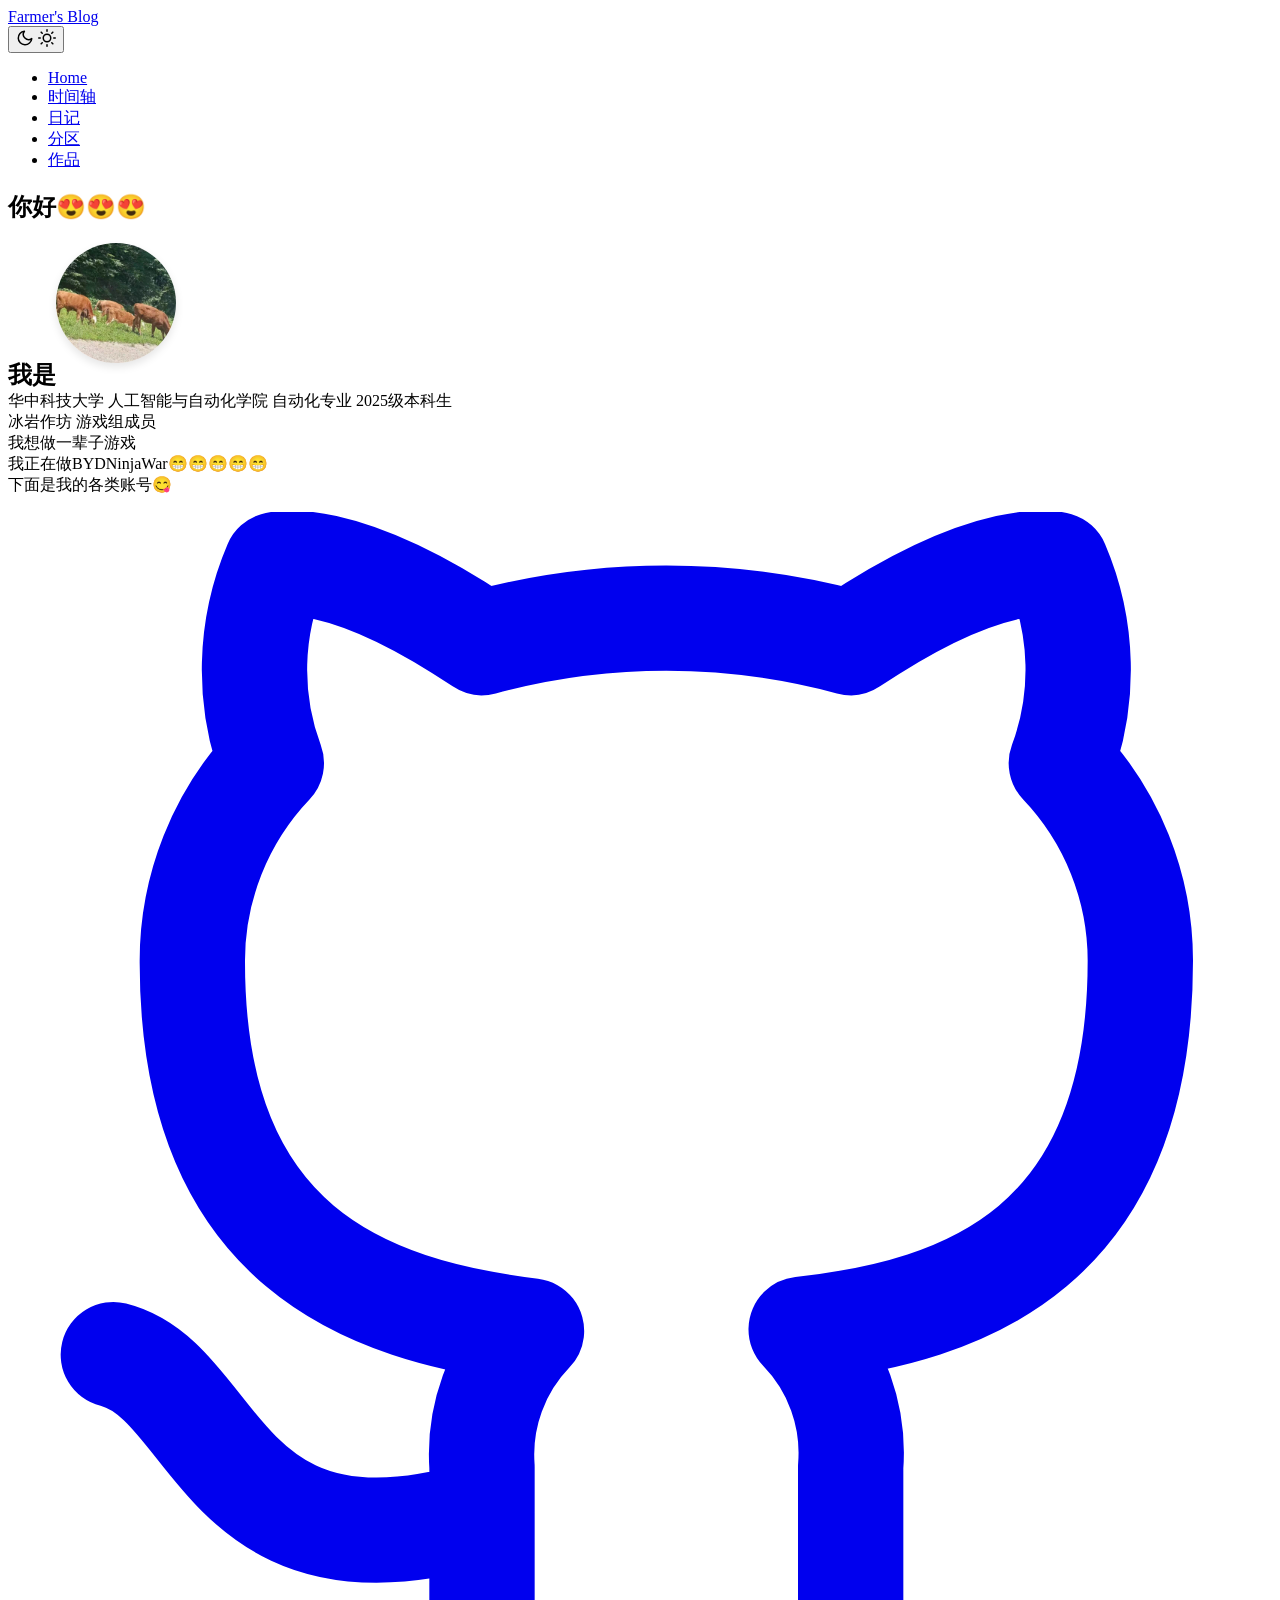
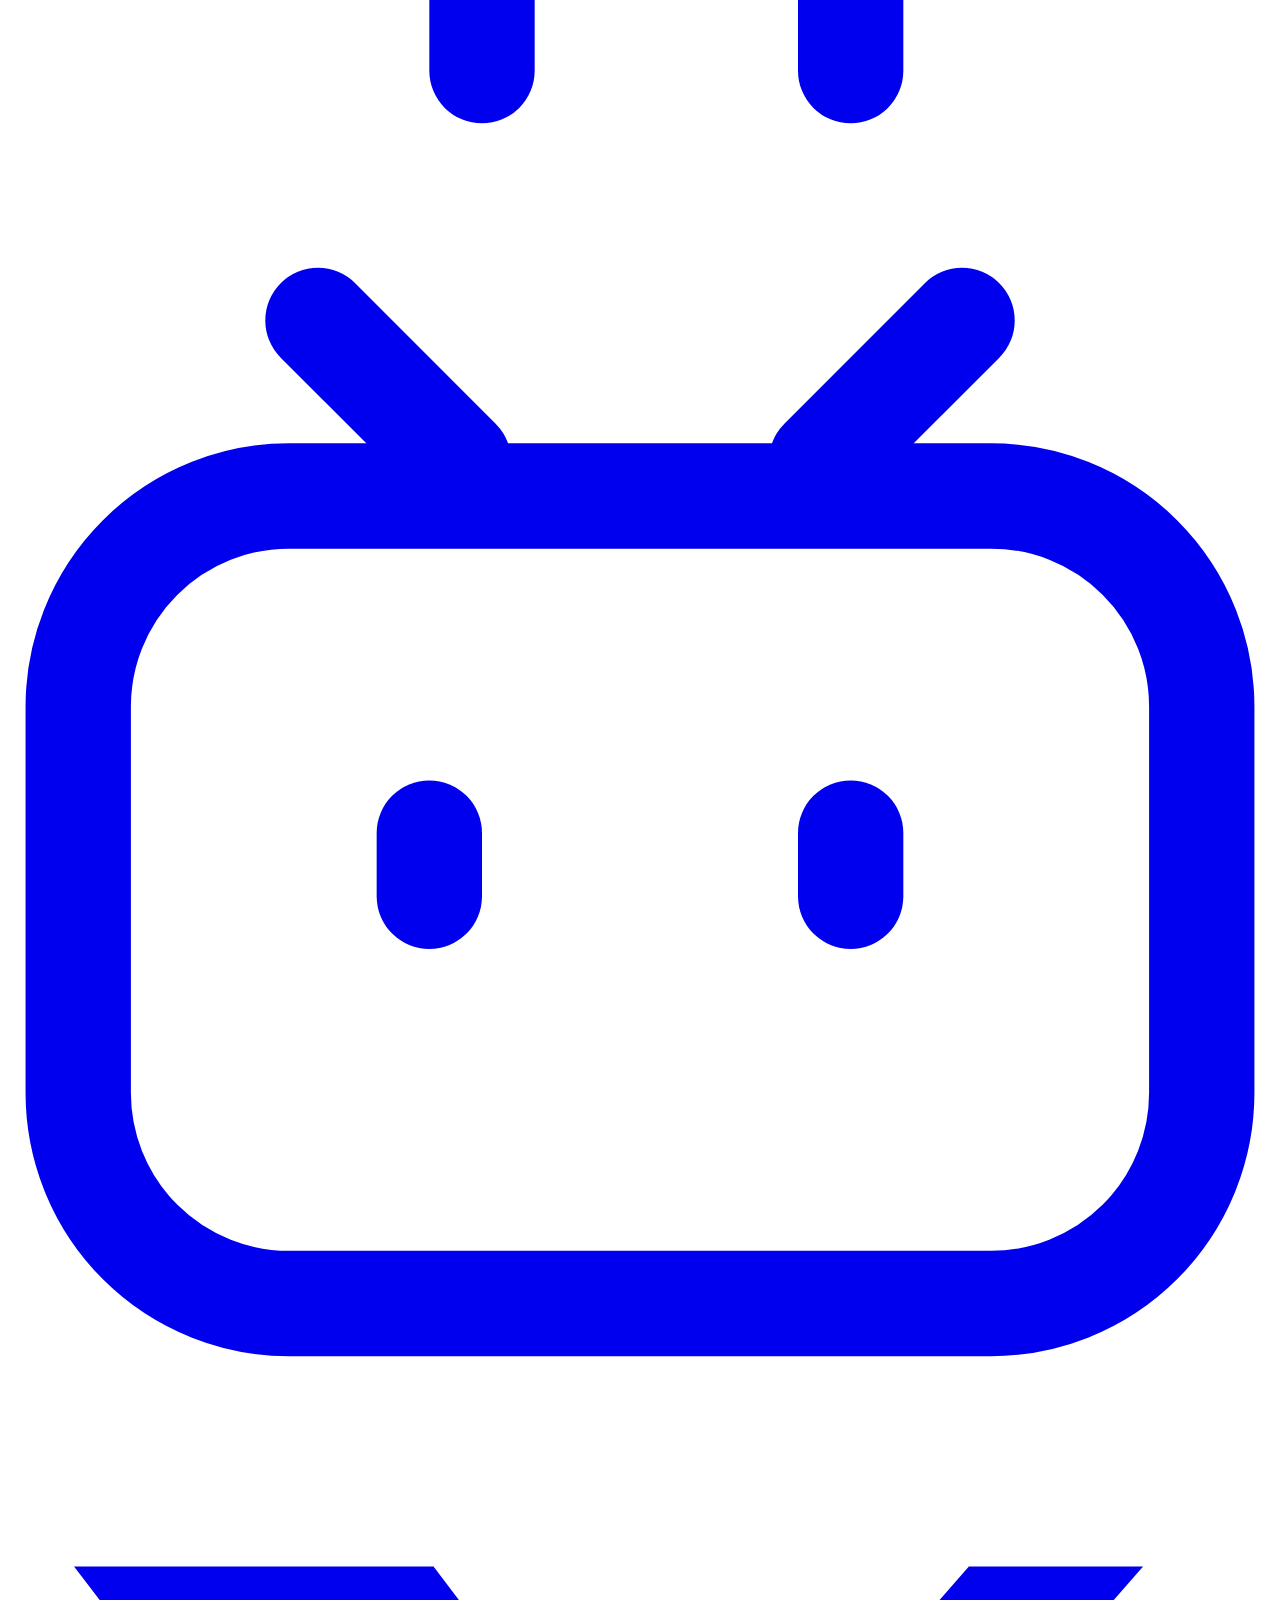
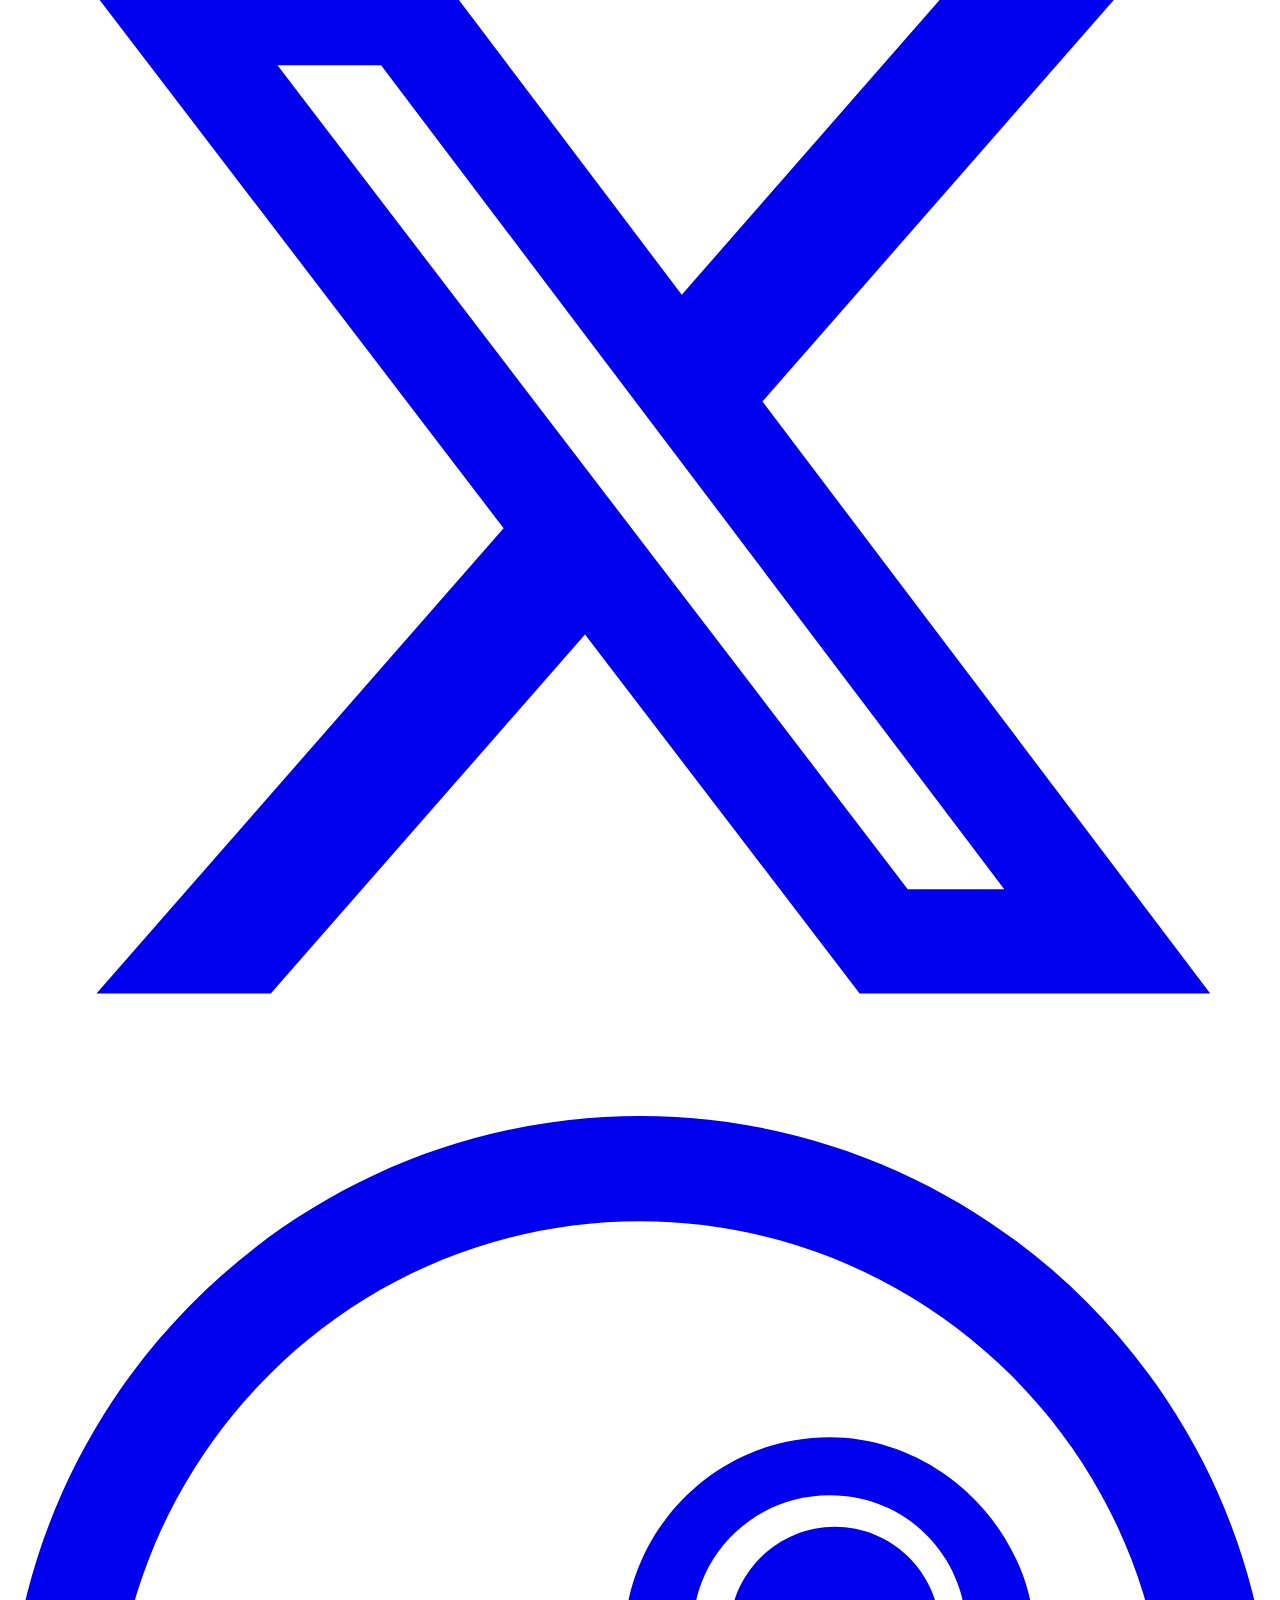
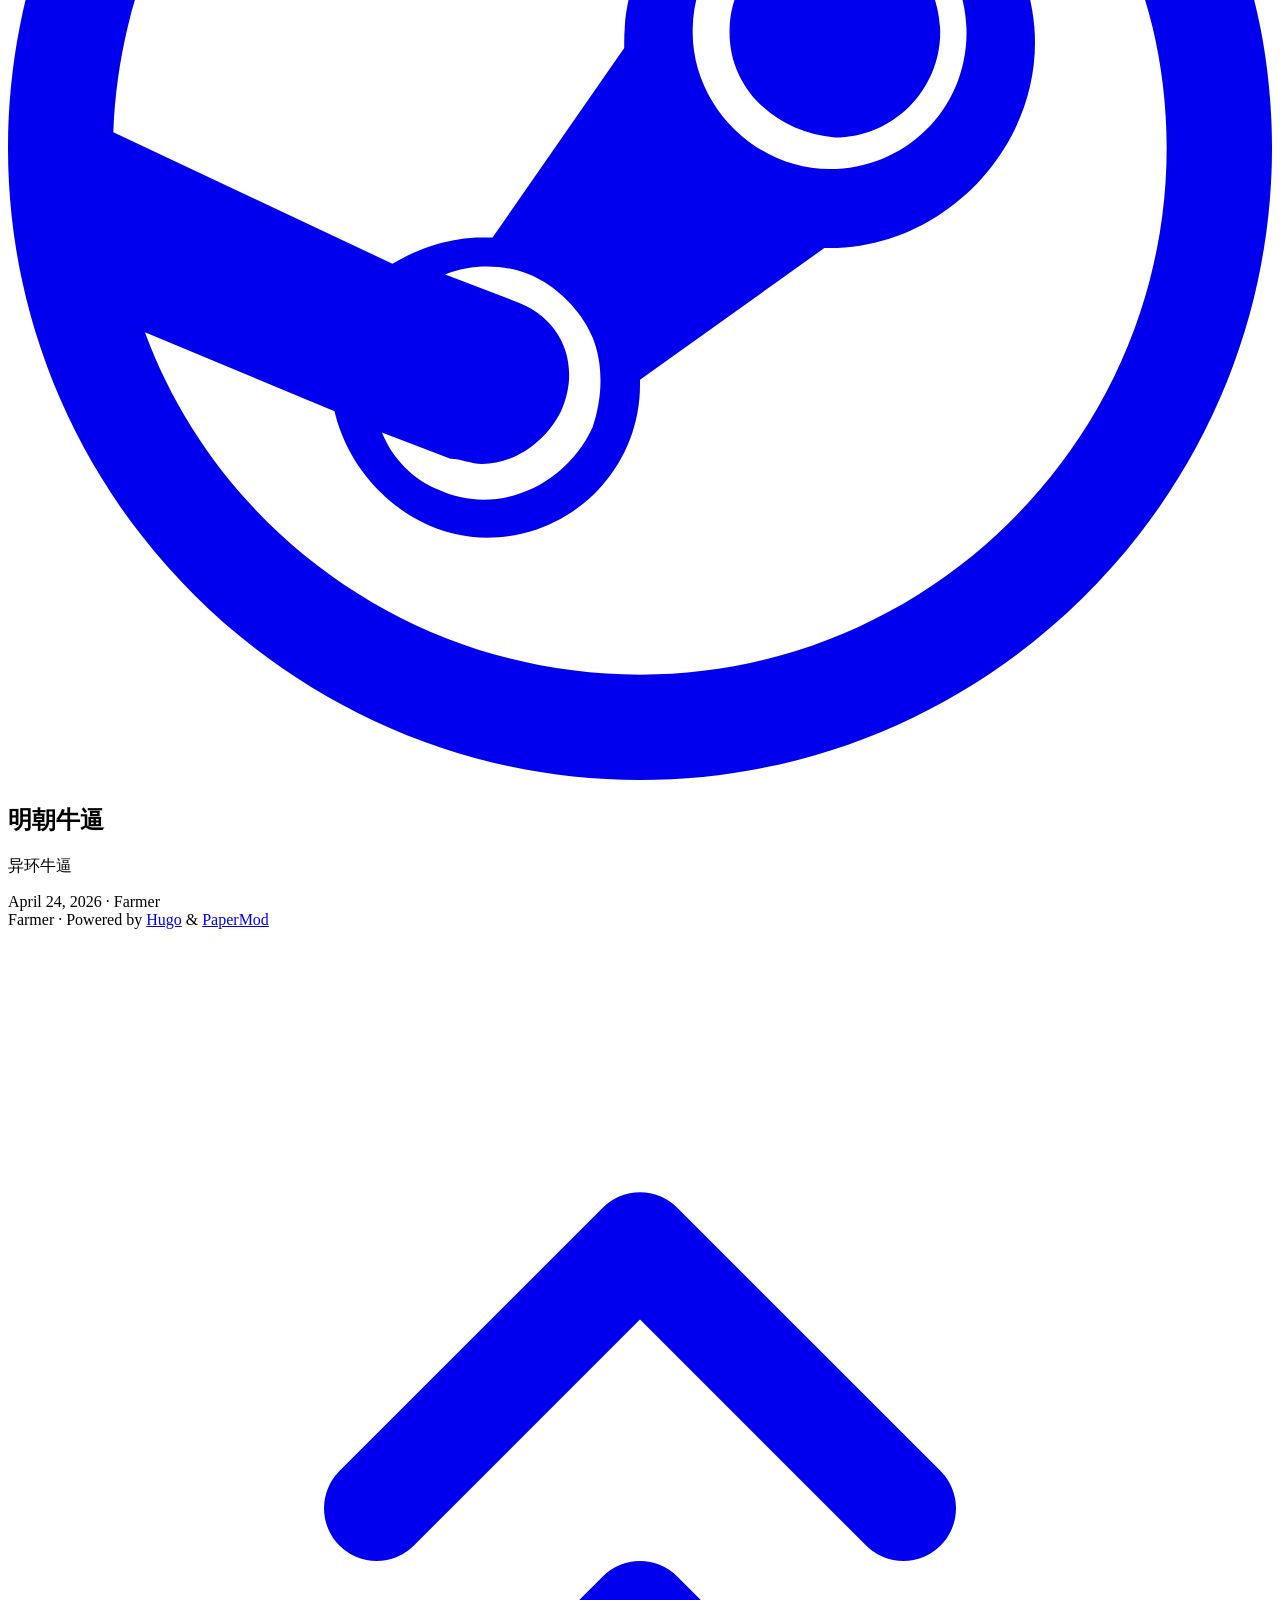
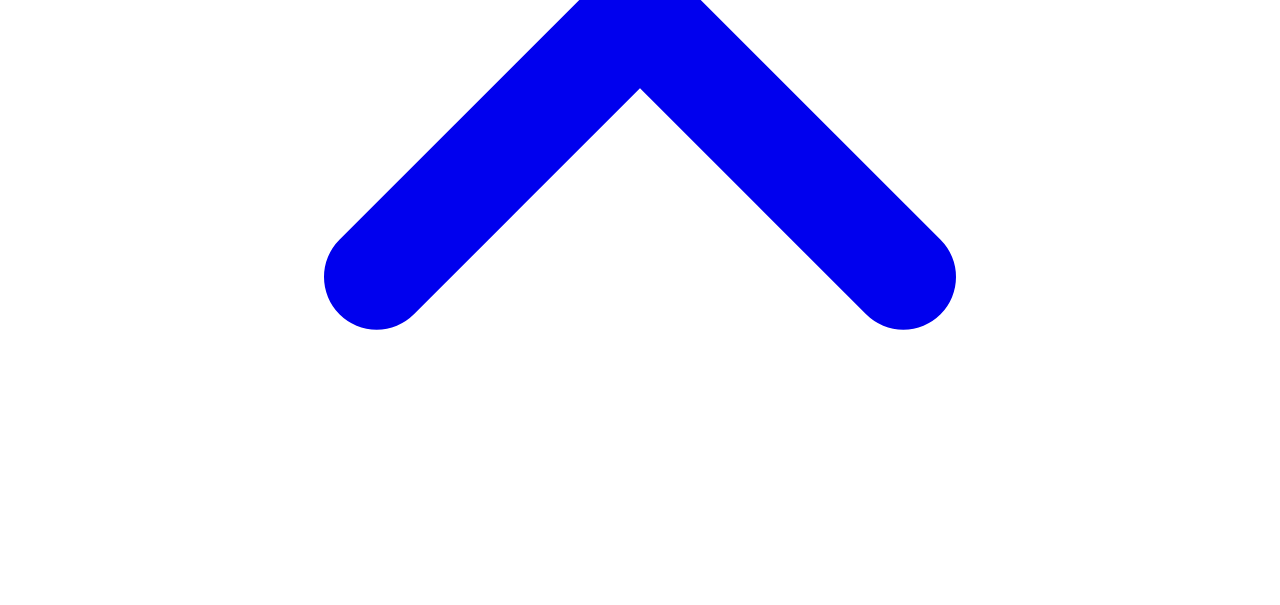
==== commit 4a97c8ef: "deploy: farmer152/myblog@6e40bb4bc63c64579f1271d55a73bfcad58e5529" ====
--- a/index.html
+++ b/index.html
@@ -1,6 +1,6 @@
 <!doctype html><html lang=zh-cn dir=auto data-theme=auto><head><meta name=generator content="Hugo 0.160.1"><meta charset=utf-8><meta http-equiv=X-UA-Compatible content="IE=edge"><meta name=viewport content="width=device-width,initial-scale=1,shrink-to-fit=no"><meta name=robots content="index, follow"><title>Farmer's Blog</title><meta name=description content><meta name=author content="Farmer"><link rel=canonical href=https://farmer152.github.io/><link crossorigin=anonymous href=/assets/css/stylesheet.47e51c7d8489b002361bac156ce9a0a8776d08c5462c2cee95801efafdd90d35.css integrity="sha256-R+UcfYSJsAI2G6wVbOmgqHdtCMVGLCzulYAe+v3ZDTU=" rel="preload stylesheet" as=style><link rel=icon href=https://farmer152.github.io/favicon.ico><link rel=icon type=image/png sizes=16x16 href=https://farmer152.github.io/favicon-16x16.png><link rel=icon type=image/png sizes=32x32 href=https://farmer152.github.io/favicon-32x32.png><link rel=apple-touch-icon href=https://farmer152.github.io/apple-touch-icon.png><link rel=mask-icon href=https://farmer152.github.io/safari-pinned-tab.svg><meta name=theme-color content="#2e2e33"><meta name=msapplication-TileColor content="#2e2e33"><link rel=alternate type=application/rss+xml href=https://farmer152.github.io/index.xml title=rss><link rel=alternate hreflang=zh-cn href=https://farmer152.github.io/><noscript><style>#theme-toggle,.top-link{display:none}</style><style>@media(prefers-color-scheme:dark){:root{--theme:rgb(29, 30, 32);--entry:rgb(46, 46, 51);--primary:rgb(218, 218, 219);--secondary:rgb(155, 156, 157);--tertiary:rgb(65, 66, 68);--content:rgb(196, 196, 197);--code-block-bg:rgb(46, 46, 51);--code-bg:rgb(55, 56, 62);--border:rgb(51, 51, 51);color-scheme:dark}.list{background:var(--theme)}.toc{background:var(--entry)}}</style></noscript><script>localStorage.getItem("pref-theme")==="dark"?document.querySelector("html").dataset.theme="dark":localStorage.getItem("pref-theme")==="light"?document.querySelector("html").dataset.theme="light":window.matchMedia("(prefers-color-scheme: dark)").matches?document.querySelector("html").dataset.theme="dark":document.querySelector("html").dataset.theme="light"</script><meta property="og:url" content="https://farmer152.github.io/"><meta property="og:site_name" content="Farmer's Blog"><meta property="og:title" content="Farmer's Blog"><meta property="og:locale" content="zh_cn"><meta property="og:type" content="website"><meta name=twitter:card content="summary"><meta name=twitter:title content="Farmer's Blog"><script type=application/ld+json>{"@context":"https://schema.org","@type":"Organization","name":"Farmer's Blog","url":"https://farmer152.github.io/","description":"","logo":"https://farmer152.github.io/favicon.ico","sameAs":["https://github.com/farmer152","https://space.bilibili.com/402784893","https://x.com/zhngchuny256304","https://steamcommunity.com/profiles/76561199017410261/"]}</script></head><body class=list id=top><header class=header><nav class=header-nav><div class=logo><a href=https://farmer152.github.io/ accesskey=h title="Farmer's Blog (Alt + H)">Farmer's Blog</a><div class=logo-switches><button id=theme-toggle class=theme-toggle accesskey=t title="(Alt + T)" aria-label="Toggle theme">
 <svg class="moon" width="18" height="18" viewBox="0 0 24 24" fill="none" stroke="currentColor" stroke-width="2" stroke-linecap="round" stroke-linejoin="round"><path d="M21 12.79A9 9 0 1111.21 3 7 7 0 0021 12.79z"/></svg>
-<svg class="sun" width="18" height="18" viewBox="0 0 24 24" fill="none" stroke="currentColor" stroke-width="2" stroke-linecap="round" stroke-linejoin="round"><circle cx="12" cy="12" r="5"/><line x1="12" y1="1" x2="12" y2="3"/><line x1="12" y1="21" x2="12" y2="23"/><line x1="4.22" y1="4.22" x2="5.64" y2="5.64"/><line x1="18.36" y1="18.36" x2="19.78" y2="19.78"/><line x1="1" y1="12" x2="3" y2="12"/><line x1="21" y1="12" x2="23" y2="12"/><line x1="4.22" y1="19.78" x2="5.64" y2="18.36"/><line x1="18.36" y1="5.64" x2="19.78" y2="4.22"/></svg></button></div></div><ul id=menu class=menu><li><a href=https://farmer152.github.io/archives/ title=时间轴><span>时间轴</span></a></li><li><a href=https://farmer152.github.io/diary/ title=日记><span>日记</span></a></li><li><a href=https://farmer152.github.io/posts/ title=分区><span>分区</span></a></li><li><a href=https://farmer152.github.io/works/ title=作品><span>作品</span></a></li></ul></nav></header><main class=main><article class="first-entry home-info"><header class=entry-header><h1>你好😍😍😍</h1></header><div class="entry-content md-content"><p><span style=font-size:1.5em;font-weight:700>我是</span><img src=/avatar.jpg alt=头像 style="width:120px;height:120px;border-radius:50%;margin-bottom:20px;box-shadow:0 4px 8px rgba(0,0,0,.1)"><br>华中科技大学 人工智能与自动化学院 自动化专业 2025级本科生<br>冰岩作坊 游戏组成员<br>我想做一辈子游戏<br>我正在做BYDNinjaWar😁😁😁😁😁<br>下面是我的各类账号😋</p></div><footer class=entry-footer><div class=social-icons><a href=https://github.com/farmer152 target=_blank rel="noopener noreferrer me" title="看 Github"><svg viewBox="0 0 24 24" fill="none" stroke="currentColor" stroke-width="2" stroke-linecap="round" stroke-linejoin="round"><path d="M9 19c-5 1.5-5-2.5-7-3m14 6v-3.87a3.37 3.37.0 00-.94-2.61c3.14-.35 6.44-1.54 6.44-7A5.44 5.44.0 0020 4.77 5.07 5.07.0 0019.91 1S18.73.65 16 2.48a13.38 13.38.0 00-7 0C6.27.65 5.09 1 5.09 1A5.07 5.07.0 005 4.77 5.44 5.44.0 003.5 8.55c0 5.42 3.3 6.61 6.44 7A3.37 3.37.0 009 18.13V22"/></svg>
+<svg class="sun" width="18" height="18" viewBox="0 0 24 24" fill="none" stroke="currentColor" stroke-width="2" stroke-linecap="round" stroke-linejoin="round"><circle cx="12" cy="12" r="5"/><line x1="12" y1="1" x2="12" y2="3"/><line x1="12" y1="21" x2="12" y2="23"/><line x1="4.22" y1="4.22" x2="5.64" y2="5.64"/><line x1="18.36" y1="18.36" x2="19.78" y2="19.78"/><line x1="1" y1="12" x2="3" y2="12"/><line x1="21" y1="12" x2="23" y2="12"/><line x1="4.22" y1="19.78" x2="5.64" y2="18.36"/><line x1="18.36" y1="5.64" x2="19.78" y2="4.22"/></svg></button></div></div><ul id=menu class=menu><li><a href=https://farmer152.github.io/ title=Home><span class=active>Home</span></a></li><li><a href=https://farmer152.github.io/archives/ title=时间轴><span>时间轴</span></a></li><li><a href=https://farmer152.github.io/diary/ title=日记><span>日记</span></a></li><li><a href=https://farmer152.github.io/posts/ title=分区><span>分区</span></a></li><li><a href=https://farmer152.github.io/works/ title=作品><span>作品</span></a></li></ul></nav></header><main class=main><article class="first-entry home-info"><header class=entry-header><h1>你好😍😍😍</h1></header><div class="entry-content md-content"><p><span style=font-size:1.5em;font-weight:700>我是</span><img src=/avatar.jpg alt=头像 style="width:120px;height:120px;border-radius:50%;margin-bottom:20px;box-shadow:0 4px 8px rgba(0,0,0,.1)"><br>华中科技大学 人工智能与自动化学院 自动化专业 2025级本科生<br>冰岩作坊 游戏组成员<br>我想做一辈子游戏<br>我正在做BYDNinjaWar😁😁😁😁😁<br>下面是我的各类账号😋</p></div><footer class=entry-footer><div class=social-icons><a href=https://github.com/farmer152 target=_blank rel="noopener noreferrer me" title="看 Github"><svg viewBox="0 0 24 24" fill="none" stroke="currentColor" stroke-width="2" stroke-linecap="round" stroke-linejoin="round"><path d="M9 19c-5 1.5-5-2.5-7-3m14 6v-3.87a3.37 3.37.0 00-.94-2.61c3.14-.35 6.44-1.54 6.44-7A5.44 5.44.0 0020 4.77 5.07 5.07.0 0019.91 1S18.73.65 16 2.48a13.38 13.38.0 00-7 0C6.27.65 5.09 1 5.09 1A5.07 5.07.0 005 4.77 5.44 5.44.0 003.5 8.55c0 5.42 3.3 6.61 6.44 7A3.37 3.37.0 009 18.13V22"/></svg>
 </a><a href=https://space.bilibili.com/402784893 target=_blank rel="noopener noreferrer me" title="看 Bilibili"><svg viewBox="0 0 24 24" fill="none" stroke="currentColor" stroke-width="2" stroke-linecap="round"><rect x="1.3333" y="6" width="21.333" height="15.333" rx="4" ry="4"/><path d="m8 12.4v1.2"/><path d="m16 12.4v1.2"/><path d="m5.8853 2.6667L8.552 5.3334"/><path d="m18.115 2.6667-2.6667 2.6667"/></svg>
 </a><a href=https://x.com/zhngchuny256304 target=_blank rel="noopener noreferrer me" title=看X><svg viewBox="0 0 24 24" fill="currentColor"><path d="M18.244 2.25h3.308l-7.227 8.26 8.502 11.24H16.17l-5.214-6.817L4.99 21.75H1.68l7.73-8.835L1.254 2.25H8.08l4.713 6.231zm-1.161 17.52h1.833L7.084 4.126H5.117z"/></svg>
 </a><a href=https://steamcommunity.com/profiles/76561199017410261/ target=_blank rel="noopener noreferrer me" title=看steam><svg viewBox="0 0 24 24" fill="currentColor" stroke="none"><path d="M-24.6 20.8c-1.4-.8-2.7-1.5-4.1-2.3-2.4-1.5-3.6-3.6-3.3-6.5.3-3 2.8-5.2 5.8-5.3h11c2.6.0 4.6 2.2 4.7 4.7.0 2.6-2 4.8-4.6 4.9h-2.8v.2c.2.2.5.3.7.5 1.2.7 2.4 1.3 3.6 2 2.5 1.5 3.7 4.5 2.9 7.2s-3.1 4.3-6.1 4.4h-10.6c-2.4.0-4.3-1.9-4.6-4.3-.3-2.3 1.2-4.5 3.5-5.1.6-.1 1.2-.1 1.7-.2h2.1c.1.0.1-.1.1-.2zm4.3-3.8c-.1.3-.2.3-.2.4v3.9c0 1.1-.1 1.2-1.2 1.2h-5.1c-.4.0-.9.0-1.3.1-1.6.4-2.5 1.9-2.4 3.6.2 1.6 1.6 2.9 3.3 2.9h10.5c2.1.0 3.8-1.2 4.5-3.1.7-1.8.2-4.1-1.5-5.3-2.1-1.3-4.3-2.4-6.6-3.7zm-1.7 3.4v-4c0-1.4.1-1.5 1.4-1.5h5.3c1.5.0 2.7-1 3.1-2.4.6-2.2-1-4.2-3.4-4.3h-10.1c-2.4.0-4.3 1.3-4.9 3.4-.6 2.1.4 4.4 2.5 5.5 1.7 1 3.5 1.9 5.2 2.9.4.2.6.3.9.4z"/><path d="M53.3 6.9c-.2-1-1-1.7-1.9-2-1.7-.4-8.6-.4-8.6-.4s-6.9.0-8.6.5c-1 .3-1.7 1-1.9 2-.3 1.7-.5 3.5-.5 5.3s.1 3.6.5 5.3c.3.9 1 1.7 1.9 1.9 1.7.5 8.6.5 8.6.5s6.9.0 8.6-.5c1-.3 1.7-1 1.9-2 .3-1.7.5-3.5.5-5.3s-.1-3.6-.5-5.3z"/><path d="m40.6 15.5 5.7-3.3-5.7-3.3z"/><path d="M72.4-9.9c5.5.0 10 4 10 8.9.0 1.8-.8 3.8-2.1 5.4-.9 1-1.5 2.3-1.6 3.7.0-.1-.1-.1-.2-.2-.4-.4-1.1-.7-1.7-.7-.3.0-.5.0-.8.1-1.2.5-2.5.7-3.6.7-5.5.0-10-4-10-8.9s4.5-9 10-9m0-2c-6.6.0-12 4.9-12 10.9s5.4 11 12 11c1.4.0 2.8-.2 4.2-.7h.1c.1.0.2.0.3.1 1 1.3 2.5 2.3 4.2 2.7l.2-.1v-.3c-.7-.9-1-1.9-1-3s.4-2.1 1.2-2.9c1.5-1.8 2.6-4.2 2.6-6.7.1-6.1-5.3-11-11.8-11z"/><path d="M72.3-6.5c.1.0.3.1.3.2l1.2 3.4 3.7.1c.1.0.3.1.3.2s0 .3-.1.4l-3 2.2 1.1 3.5c0 .1.0.3-.1.4h-.4l-3-2.1-3 2.1h-.4c-.1-.1-.2-.2-.1-.4L69.9.0l-3-2.2c-.1-.1-.2-.2-.1-.4.0-.1.2-.2.3-.2l3.7-.1L72-6.3c0-.1.2-.2.3-.2zM46.8-20.8c2 0 4 .6 5.6 1.6-.5-.1-1.1-.2-1.6-.2-3.2.0-5.8 2.5-6 5.6l-2.2 3.2c-.5.1-.9.2-1.4.4l-4.7-1.9c.8-5 5.2-8.7 10.3-8.7m9.9 7.2c.3 1 .5 2.1.5 3.3C57.2-4.5 52.5.2 46.7.2c-1.8.0-3.6-.5-5.1-1.3.5.2 1 .2 1.5.2 2.5.0 4.5-1.9 4.8-4.3L51-7.4c3.1-.2 5.6-2.8 5.6-6 .1-.1.1-.1.1-.2M38.3-4.2l.3.2c.1.2.2.5.3.7l-.6-.9m8.5-18.1c-6.3.0-11.5 4.9-12 11l6.4 2.7c.5-.4 1.2-.6 1.9-.6h.2l2.9-4.1v-.1c0-2.5 2-4.5 4.5-4.5s4.5 2 4.5 4.5-2 4.5-4.5 4.5h-.1L46.5-6v.2c0 1.9-1.5 3.4-3.4 3.4-1.6.0-3-1.2-3.3-2.7L35.2-7c1.4 5 6 8.7 11.5 8.7 6.6.0 12-5.4 12-12s-5.3-12-11.9-12z"/><path d="M42.6-4.6 41.5-5c.2.4.5.7 1 .9 1 .4 2.1-.1 2.5-1 .2-.5.2-1 0-1.4-.2-.5-.6-.8-1-1-.5-.2-1-.2-1.4.0l1.1.5c.7.3 1 1.1.7 1.8-.3.6-1.1.9-1.8.6zm8.1-11.5c-1.5.0-2.7 1.2-2.7 2.7s1.2 2.7 2.7 2.7 2.7-1.2 2.7-2.7-1.2-2.7-2.7-2.7zm0 4.7c-1.1.0-2-.9-2-2s.9-2 2-2 2 .9 2 2c.1 1.1-.9 2-2 2zM12 0C5.4.0.0 5.4.0 12s5.4 12 12 12 12-5.4 12-12S18.6.0 12 0zm0 22c-4.3.0-8-2.7-9.4-6.5L6.2 17c.3 1.3 1.5 2.4 2.9 2.4 1.6.0 2.9-1.3 2.9-2.9v-.1l3.5-2.5h.1c2.1.0 3.9-1.8 3.9-3.9s-1.8-3.9-3.9-3.9c-2.2.0-3.9 1.8-3.9 3.9v.1l-2.5 3.6H9c-.6.0-1.2.2-1.7.5L2 11.7C2.2 6.3 6.6 2 12 2c5.5.0 10 4.5 10 10s-4.5 10-10 10zm-2.4-7.1-1.3-.5c.5-.2 1.1-.2 1.6.0s1 .7 1.2 1.2.2 1.1.0 1.7c-.5 1.1-1.8 1.7-2.9 1.2-.5-.2-.9-.6-1.1-1.1l1.3.5c.2.0.4.1.6.1.6.0 1.2-.4 1.5-1 .4-.9.0-1.8-.9-2.1zM13 9.8c0-1.5 1.2-2.6 2.6-2.6 1.5.0 2.6 1.2 2.6 2.6.0 1.5-1.2 2.6-2.6 2.6S13 11.2 13 9.8z"/><path d="M13.7 9.8c0-1.1.9-2 2-2s2 .9 2 2-.9 2-2 2c-1.1-.1-2-.9-2-2z"/></svg></a></div></footer></article><article class=post-entry><header class=entry-header><h2 class=entry-hint-parent>明朝牛逼</h2></header><div class=entry-content><p>异环牛逼</p></div><footer class=entry-footer><span title='2026-04-24 17:15:52 +0800 +0800'>April 24, 2026</span>&nbsp;·&nbsp;<span>Farmer</span></footer><a class=entry-link aria-label="post link to 明朝牛逼" href=https://farmer152.github.io/posts/post1/></a></article></main><footer class=footer><span>Farmer</span> ·
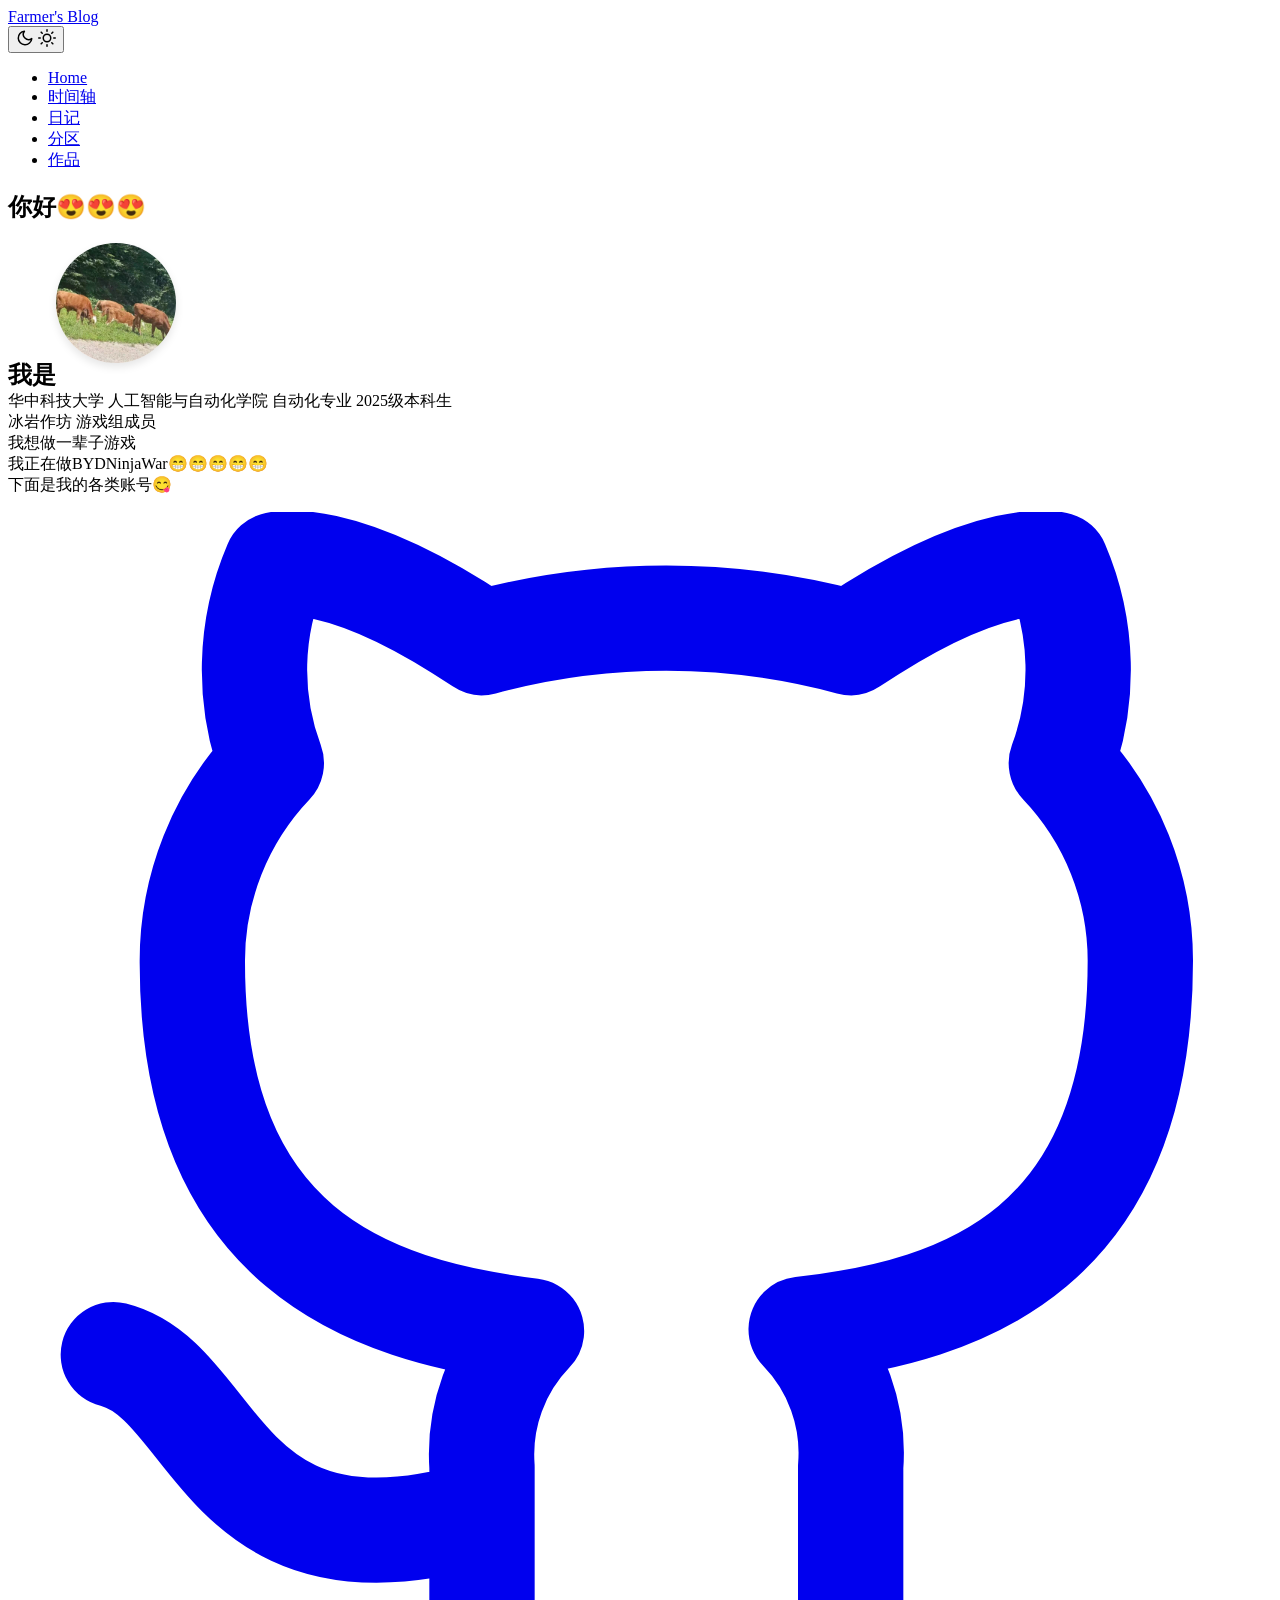
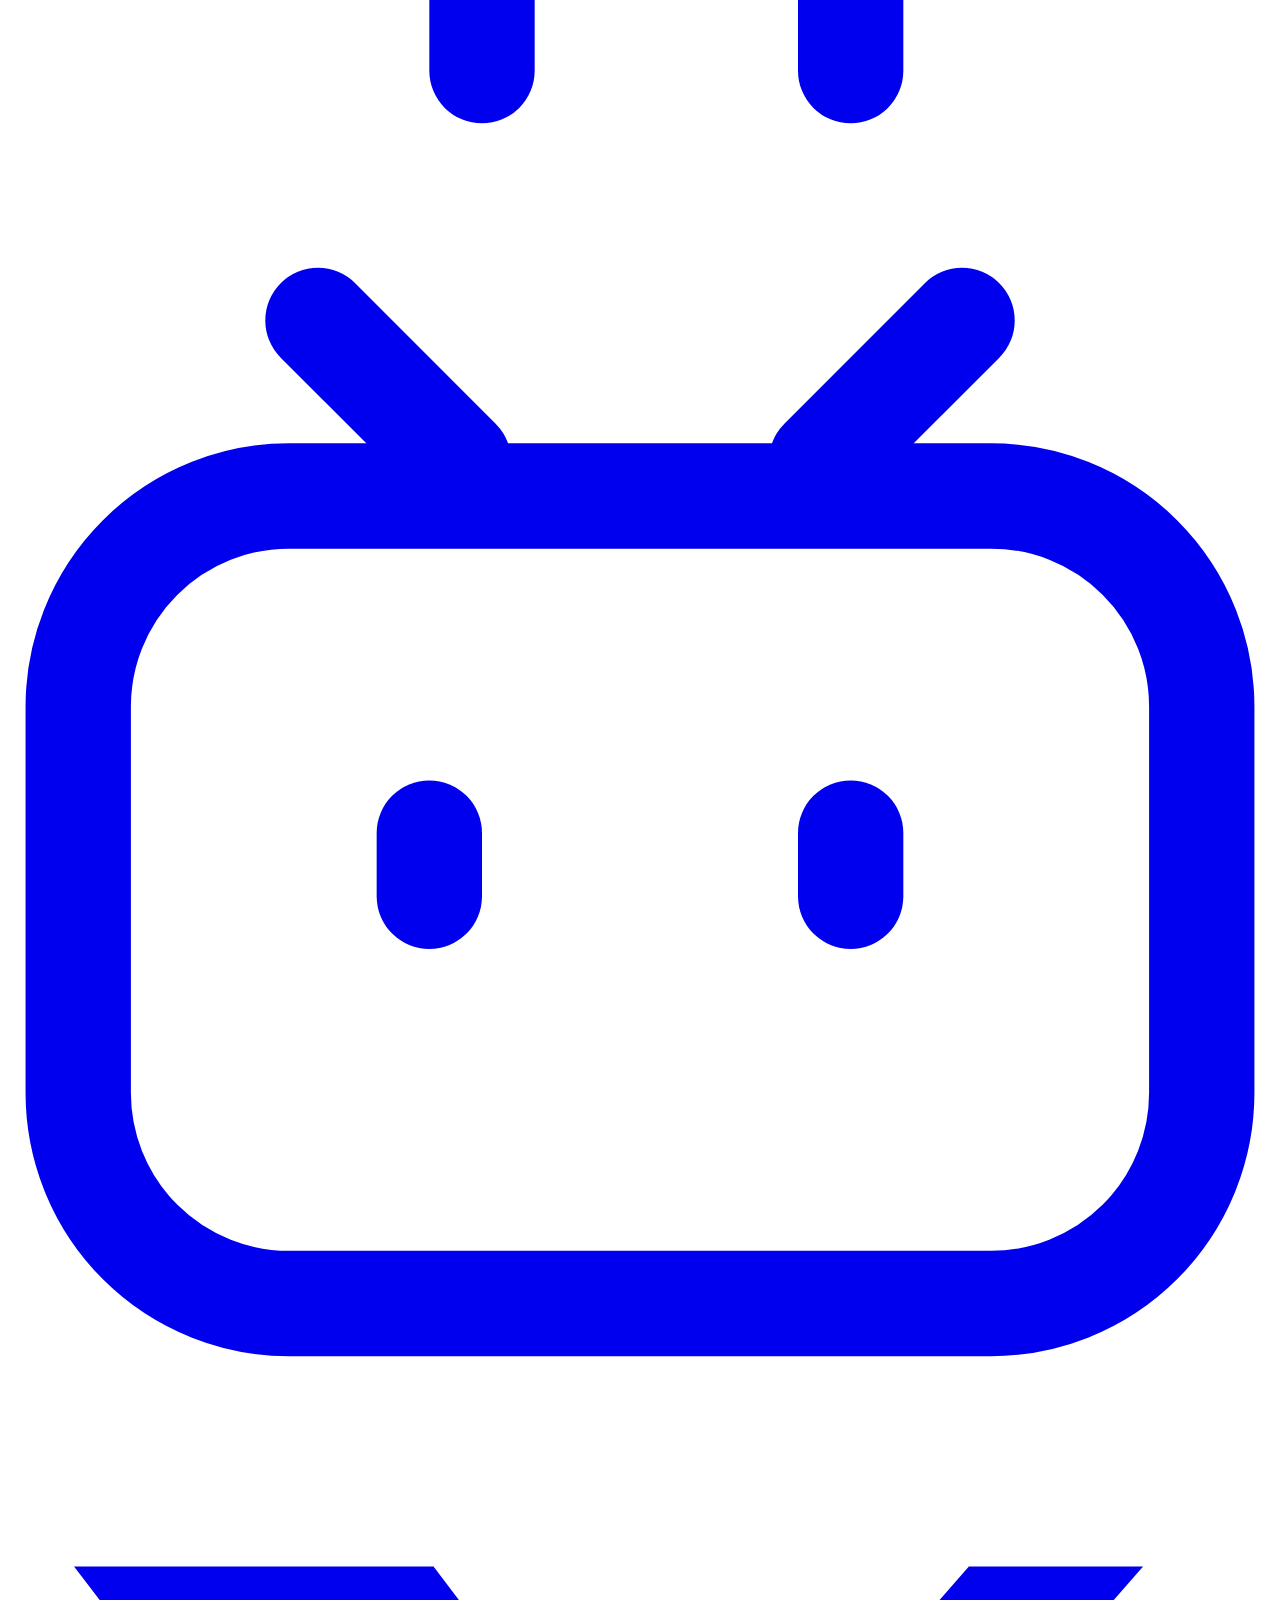
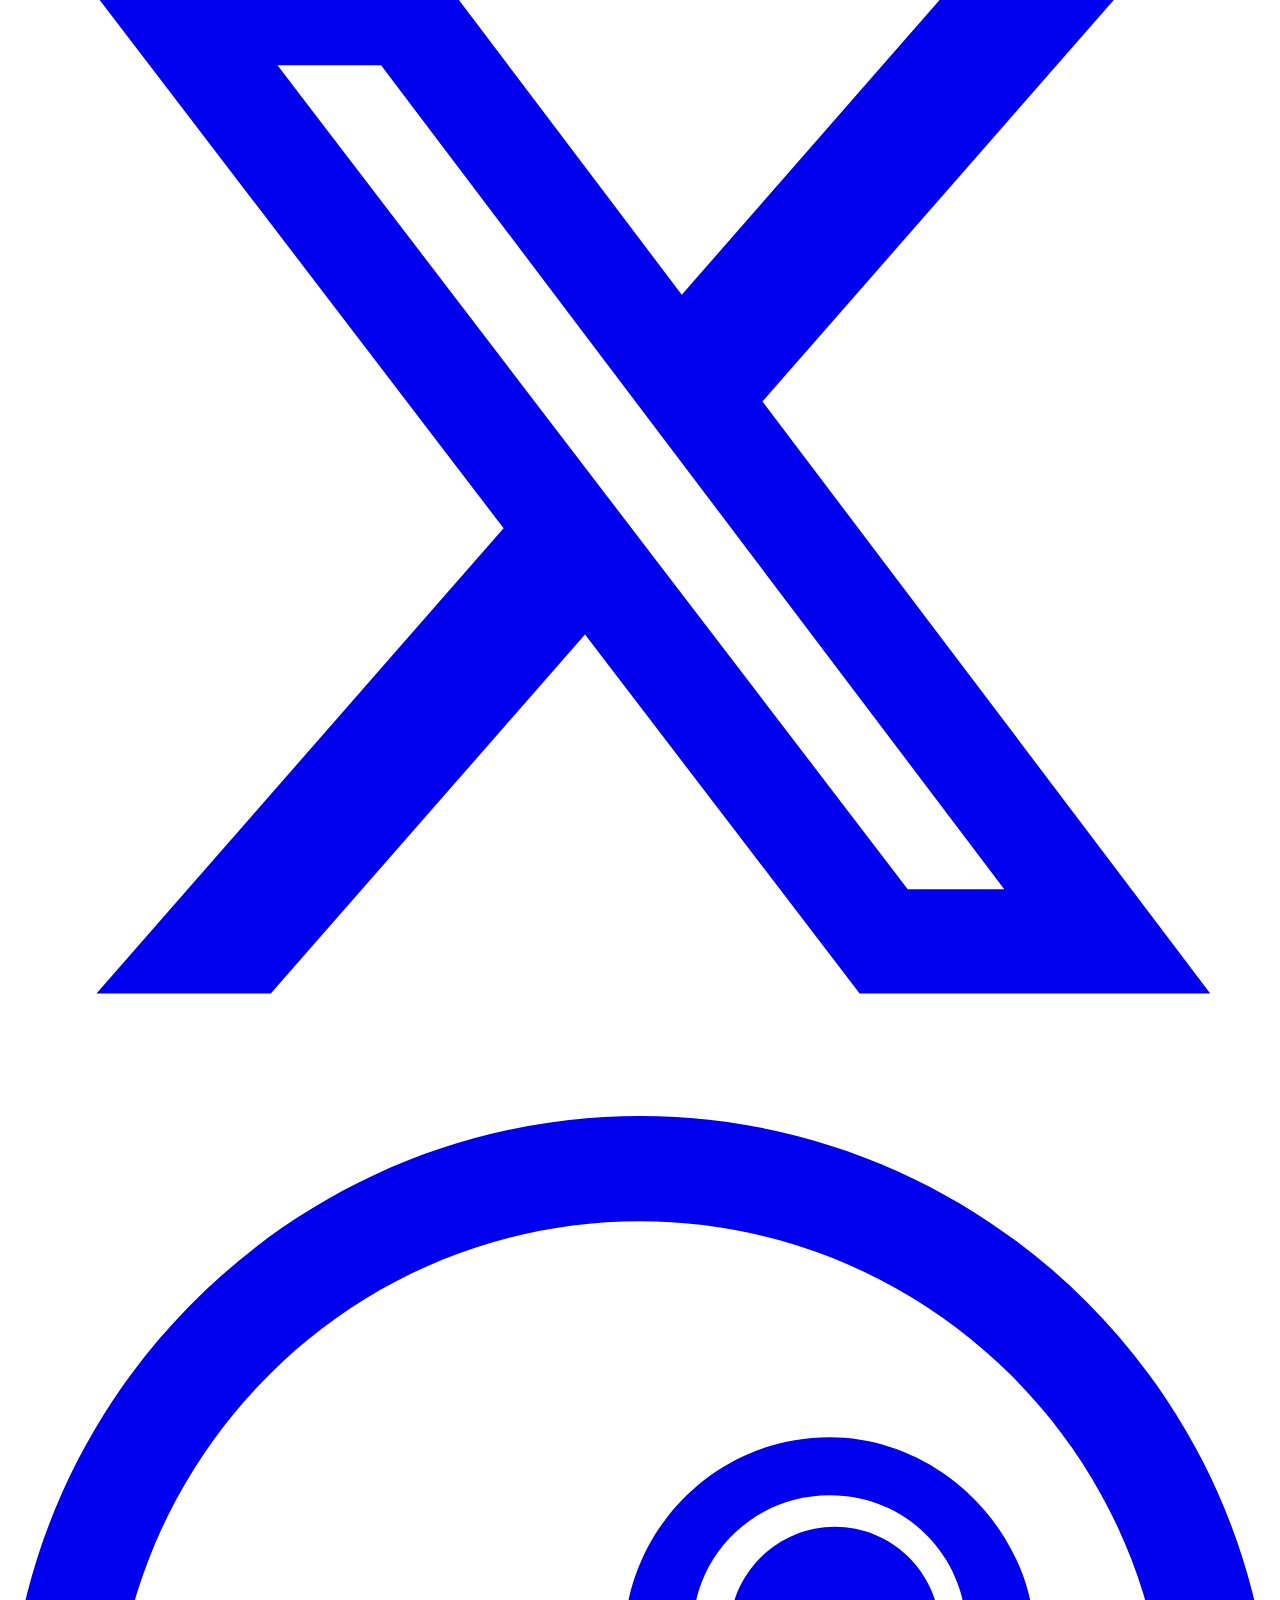
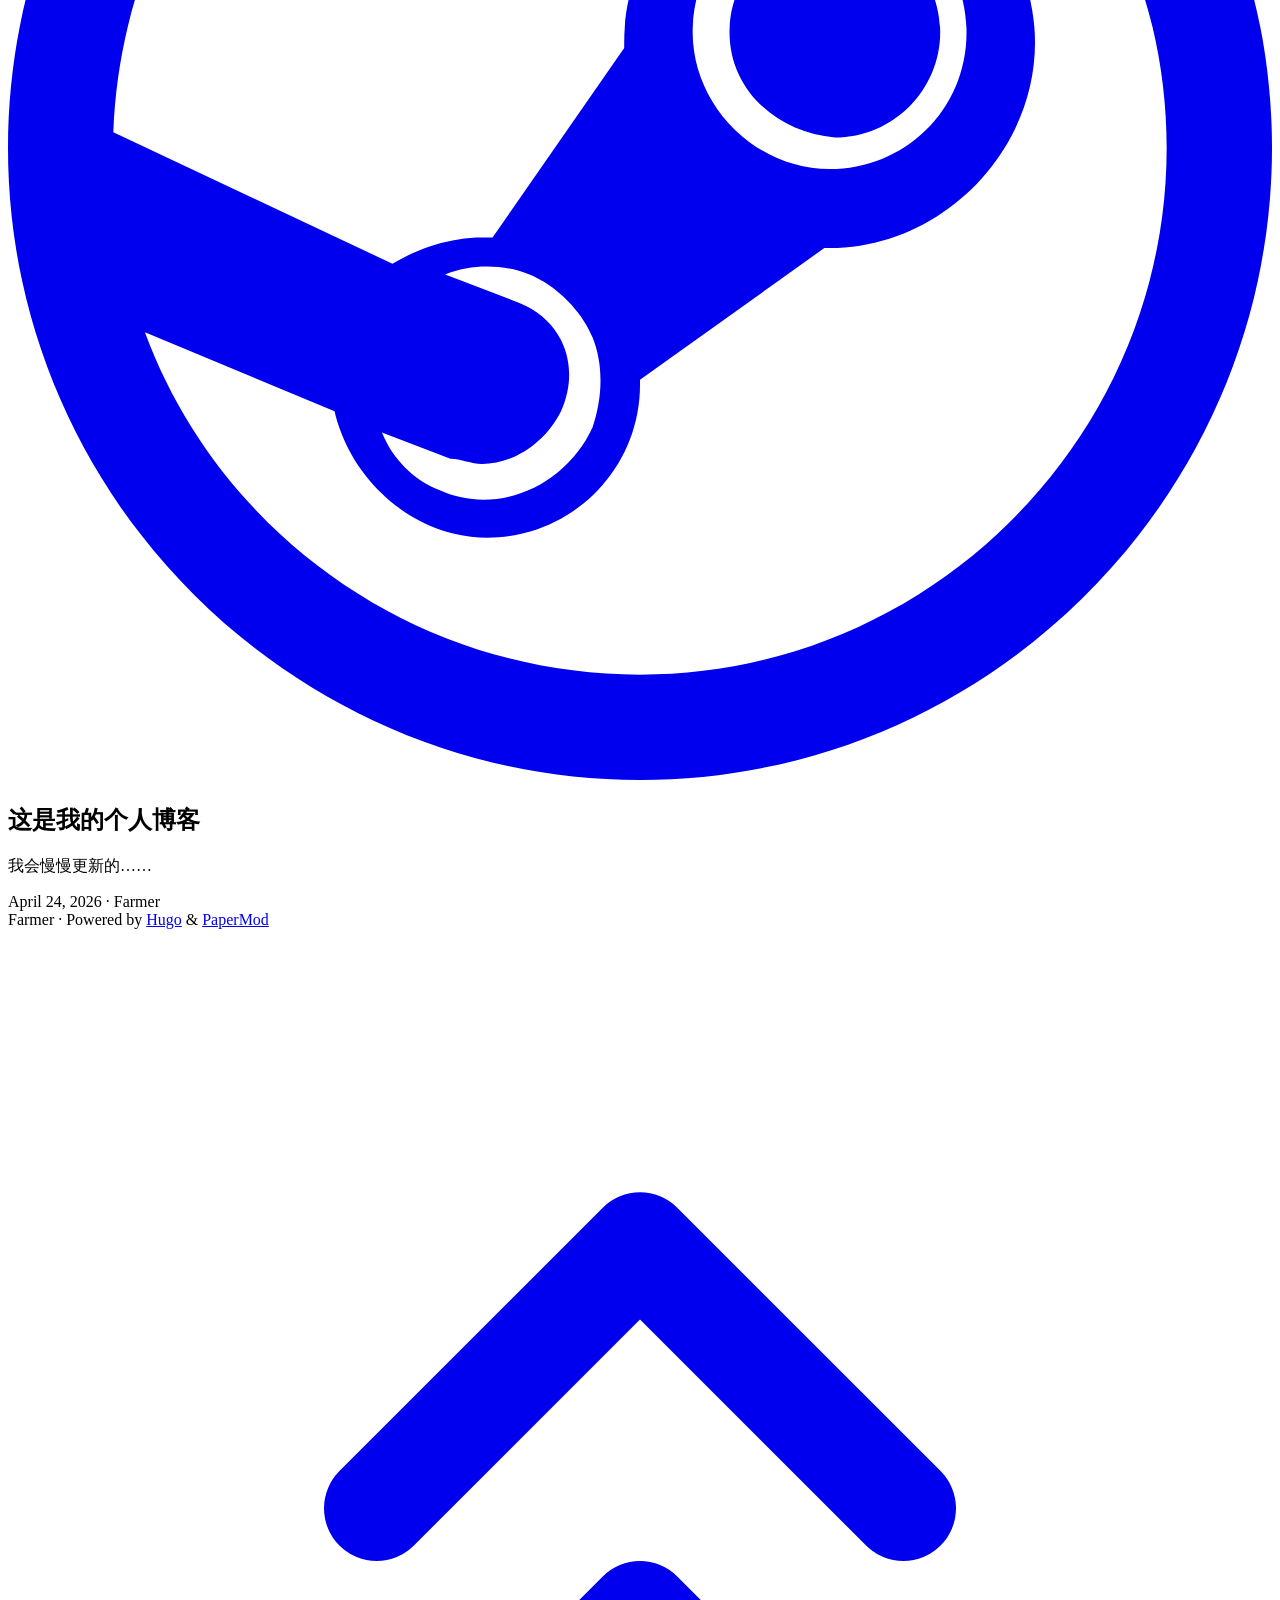
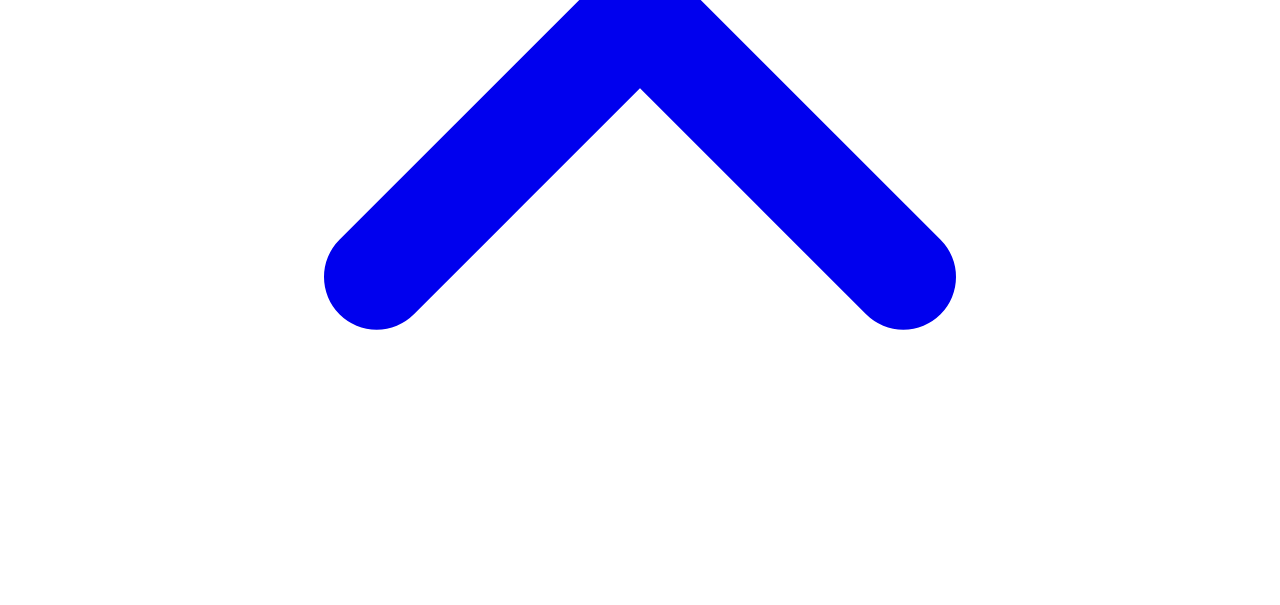
==== commit 013978a4: "deploy: farmer152/myblog@72647efa1a45010f607953fc0bfdcb169f4b340c" ====
--- a/index.html
+++ b/index.html
@@ -3,7 +3,7 @@
 <svg class="sun" width="18" height="18" viewBox="0 0 24 24" fill="none" stroke="currentColor" stroke-width="2" stroke-linecap="round" stroke-linejoin="round"><circle cx="12" cy="12" r="5"/><line x1="12" y1="1" x2="12" y2="3"/><line x1="12" y1="21" x2="12" y2="23"/><line x1="4.22" y1="4.22" x2="5.64" y2="5.64"/><line x1="18.36" y1="18.36" x2="19.78" y2="19.78"/><line x1="1" y1="12" x2="3" y2="12"/><line x1="21" y1="12" x2="23" y2="12"/><line x1="4.22" y1="19.78" x2="5.64" y2="18.36"/><line x1="18.36" y1="5.64" x2="19.78" y2="4.22"/></svg></button></div></div><ul id=menu class=menu><li><a href=https://farmer152.github.io/ title=Home><span class=active>Home</span></a></li><li><a href=https://farmer152.github.io/archives/ title=时间轴><span>时间轴</span></a></li><li><a href=https://farmer152.github.io/diary/ title=日记><span>日记</span></a></li><li><a href=https://farmer152.github.io/posts/ title=分区><span>分区</span></a></li><li><a href=https://farmer152.github.io/works/ title=作品><span>作品</span></a></li></ul></nav></header><main class=main><article class="first-entry home-info"><header class=entry-header><h1>你好😍😍😍</h1></header><div class="entry-content md-content"><p><span style=font-size:1.5em;font-weight:700>我是</span><img src=/avatar.jpg alt=头像 style="width:120px;height:120px;border-radius:50%;margin-bottom:20px;box-shadow:0 4px 8px rgba(0,0,0,.1)"><br>华中科技大学 人工智能与自动化学院 自动化专业 2025级本科生<br>冰岩作坊 游戏组成员<br>我想做一辈子游戏<br>我正在做BYDNinjaWar😁😁😁😁😁<br>下面是我的各类账号😋</p></div><footer class=entry-footer><div class=social-icons><a href=https://github.com/farmer152 target=_blank rel="noopener noreferrer me" title="看 Github"><svg viewBox="0 0 24 24" fill="none" stroke="currentColor" stroke-width="2" stroke-linecap="round" stroke-linejoin="round"><path d="M9 19c-5 1.5-5-2.5-7-3m14 6v-3.87a3.37 3.37.0 00-.94-2.61c3.14-.35 6.44-1.54 6.44-7A5.44 5.44.0 0020 4.77 5.07 5.07.0 0019.91 1S18.73.65 16 2.48a13.38 13.38.0 00-7 0C6.27.65 5.09 1 5.09 1A5.07 5.07.0 005 4.77 5.44 5.44.0 003.5 8.55c0 5.42 3.3 6.61 6.44 7A3.37 3.37.0 009 18.13V22"/></svg>
 </a><a href=https://space.bilibili.com/402784893 target=_blank rel="noopener noreferrer me" title="看 Bilibili"><svg viewBox="0 0 24 24" fill="none" stroke="currentColor" stroke-width="2" stroke-linecap="round"><rect x="1.3333" y="6" width="21.333" height="15.333" rx="4" ry="4"/><path d="m8 12.4v1.2"/><path d="m16 12.4v1.2"/><path d="m5.8853 2.6667L8.552 5.3334"/><path d="m18.115 2.6667-2.6667 2.6667"/></svg>
 </a><a href=https://x.com/zhngchuny256304 target=_blank rel="noopener noreferrer me" title=看X><svg viewBox="0 0 24 24" fill="currentColor"><path d="M18.244 2.25h3.308l-7.227 8.26 8.502 11.24H16.17l-5.214-6.817L4.99 21.75H1.68l7.73-8.835L1.254 2.25H8.08l4.713 6.231zm-1.161 17.52h1.833L7.084 4.126H5.117z"/></svg>
-</a><a href=https://steamcommunity.com/profiles/76561199017410261/ target=_blank rel="noopener noreferrer me" title=看steam><svg viewBox="0 0 24 24" fill="currentColor" stroke="none"><path d="M-24.6 20.8c-1.4-.8-2.7-1.5-4.1-2.3-2.4-1.5-3.6-3.6-3.3-6.5.3-3 2.8-5.2 5.8-5.3h11c2.6.0 4.6 2.2 4.7 4.7.0 2.6-2 4.8-4.6 4.9h-2.8v.2c.2.2.5.3.7.5 1.2.7 2.4 1.3 3.6 2 2.5 1.5 3.7 4.5 2.9 7.2s-3.1 4.3-6.1 4.4h-10.6c-2.4.0-4.3-1.9-4.6-4.3-.3-2.3 1.2-4.5 3.5-5.1.6-.1 1.2-.1 1.7-.2h2.1c.1.0.1-.1.1-.2zm4.3-3.8c-.1.3-.2.3-.2.4v3.9c0 1.1-.1 1.2-1.2 1.2h-5.1c-.4.0-.9.0-1.3.1-1.6.4-2.5 1.9-2.4 3.6.2 1.6 1.6 2.9 3.3 2.9h10.5c2.1.0 3.8-1.2 4.5-3.1.7-1.8.2-4.1-1.5-5.3-2.1-1.3-4.3-2.4-6.6-3.7zm-1.7 3.4v-4c0-1.4.1-1.5 1.4-1.5h5.3c1.5.0 2.7-1 3.1-2.4.6-2.2-1-4.2-3.4-4.3h-10.1c-2.4.0-4.3 1.3-4.9 3.4-.6 2.1.4 4.4 2.5 5.5 1.7 1 3.5 1.9 5.2 2.9.4.2.6.3.9.4z"/><path d="M53.3 6.9c-.2-1-1-1.7-1.9-2-1.7-.4-8.6-.4-8.6-.4s-6.9.0-8.6.5c-1 .3-1.7 1-1.9 2-.3 1.7-.5 3.5-.5 5.3s.1 3.6.5 5.3c.3.9 1 1.7 1.9 1.9 1.7.5 8.6.5 8.6.5s6.9.0 8.6-.5c1-.3 1.7-1 1.9-2 .3-1.7.5-3.5.5-5.3s-.1-3.6-.5-5.3z"/><path d="m40.6 15.5 5.7-3.3-5.7-3.3z"/><path d="M72.4-9.9c5.5.0 10 4 10 8.9.0 1.8-.8 3.8-2.1 5.4-.9 1-1.5 2.3-1.6 3.7.0-.1-.1-.1-.2-.2-.4-.4-1.1-.7-1.7-.7-.3.0-.5.0-.8.1-1.2.5-2.5.7-3.6.7-5.5.0-10-4-10-8.9s4.5-9 10-9m0-2c-6.6.0-12 4.9-12 10.9s5.4 11 12 11c1.4.0 2.8-.2 4.2-.7h.1c.1.0.2.0.3.1 1 1.3 2.5 2.3 4.2 2.7l.2-.1v-.3c-.7-.9-1-1.9-1-3s.4-2.1 1.2-2.9c1.5-1.8 2.6-4.2 2.6-6.7.1-6.1-5.3-11-11.8-11z"/><path d="M72.3-6.5c.1.0.3.1.3.2l1.2 3.4 3.7.1c.1.0.3.1.3.2s0 .3-.1.4l-3 2.2 1.1 3.5c0 .1.0.3-.1.4h-.4l-3-2.1-3 2.1h-.4c-.1-.1-.2-.2-.1-.4L69.9.0l-3-2.2c-.1-.1-.2-.2-.1-.4.0-.1.2-.2.3-.2l3.7-.1L72-6.3c0-.1.2-.2.3-.2zM46.8-20.8c2 0 4 .6 5.6 1.6-.5-.1-1.1-.2-1.6-.2-3.2.0-5.8 2.5-6 5.6l-2.2 3.2c-.5.1-.9.2-1.4.4l-4.7-1.9c.8-5 5.2-8.7 10.3-8.7m9.9 7.2c.3 1 .5 2.1.5 3.3C57.2-4.5 52.5.2 46.7.2c-1.8.0-3.6-.5-5.1-1.3.5.2 1 .2 1.5.2 2.5.0 4.5-1.9 4.8-4.3L51-7.4c3.1-.2 5.6-2.8 5.6-6 .1-.1.1-.1.1-.2M38.3-4.2l.3.2c.1.2.2.5.3.7l-.6-.9m8.5-18.1c-6.3.0-11.5 4.9-12 11l6.4 2.7c.5-.4 1.2-.6 1.9-.6h.2l2.9-4.1v-.1c0-2.5 2-4.5 4.5-4.5s4.5 2 4.5 4.5-2 4.5-4.5 4.5h-.1L46.5-6v.2c0 1.9-1.5 3.4-3.4 3.4-1.6.0-3-1.2-3.3-2.7L35.2-7c1.4 5 6 8.7 11.5 8.7 6.6.0 12-5.4 12-12s-5.3-12-11.9-12z"/><path d="M42.6-4.6 41.5-5c.2.4.5.7 1 .9 1 .4 2.1-.1 2.5-1 .2-.5.2-1 0-1.4-.2-.5-.6-.8-1-1-.5-.2-1-.2-1.4.0l1.1.5c.7.3 1 1.1.7 1.8-.3.6-1.1.9-1.8.6zm8.1-11.5c-1.5.0-2.7 1.2-2.7 2.7s1.2 2.7 2.7 2.7 2.7-1.2 2.7-2.7-1.2-2.7-2.7-2.7zm0 4.7c-1.1.0-2-.9-2-2s.9-2 2-2 2 .9 2 2c.1 1.1-.9 2-2 2zM12 0C5.4.0.0 5.4.0 12s5.4 12 12 12 12-5.4 12-12S18.6.0 12 0zm0 22c-4.3.0-8-2.7-9.4-6.5L6.2 17c.3 1.3 1.5 2.4 2.9 2.4 1.6.0 2.9-1.3 2.9-2.9v-.1l3.5-2.5h.1c2.1.0 3.9-1.8 3.9-3.9s-1.8-3.9-3.9-3.9c-2.2.0-3.9 1.8-3.9 3.9v.1l-2.5 3.6H9c-.6.0-1.2.2-1.7.5L2 11.7C2.2 6.3 6.6 2 12 2c5.5.0 10 4.5 10 10s-4.5 10-10 10zm-2.4-7.1-1.3-.5c.5-.2 1.1-.2 1.6.0s1 .7 1.2 1.2.2 1.1.0 1.7c-.5 1.1-1.8 1.7-2.9 1.2-.5-.2-.9-.6-1.1-1.1l1.3.5c.2.0.4.1.6.1.6.0 1.2-.4 1.5-1 .4-.9.0-1.8-.9-2.1zM13 9.8c0-1.5 1.2-2.6 2.6-2.6 1.5.0 2.6 1.2 2.6 2.6.0 1.5-1.2 2.6-2.6 2.6S13 11.2 13 9.8z"/><path d="M13.7 9.8c0-1.1.9-2 2-2s2 .9 2 2-.9 2-2 2c-1.1-.1-2-.9-2-2z"/></svg></a></div></footer></article><article class=post-entry><header class=entry-header><h2 class=entry-hint-parent>明朝牛逼</h2></header><div class=entry-content><p>异环牛逼</p></div><footer class=entry-footer><span title='2026-04-24 17:15:52 +0800 +0800'>April 24, 2026</span>&nbsp;·&nbsp;<span>Farmer</span></footer><a class=entry-link aria-label="post link to 明朝牛逼" href=https://farmer152.github.io/posts/post1/></a></article></main><footer class=footer><span>Farmer</span> ·
+</a><a href=https://steamcommunity.com/profiles/76561199017410261/ target=_blank rel="noopener noreferrer me" title=看steam><svg viewBox="0 0 24 24" fill="currentColor" stroke="none"><path d="M-24.6 20.8c-1.4-.8-2.7-1.5-4.1-2.3-2.4-1.5-3.6-3.6-3.3-6.5.3-3 2.8-5.2 5.8-5.3h11c2.6.0 4.6 2.2 4.7 4.7.0 2.6-2 4.8-4.6 4.9h-2.8v.2c.2.2.5.3.7.5 1.2.7 2.4 1.3 3.6 2 2.5 1.5 3.7 4.5 2.9 7.2s-3.1 4.3-6.1 4.4h-10.6c-2.4.0-4.3-1.9-4.6-4.3-.3-2.3 1.2-4.5 3.5-5.1.6-.1 1.2-.1 1.7-.2h2.1c.1.0.1-.1.1-.2zm4.3-3.8c-.1.3-.2.3-.2.4v3.9c0 1.1-.1 1.2-1.2 1.2h-5.1c-.4.0-.9.0-1.3.1-1.6.4-2.5 1.9-2.4 3.6.2 1.6 1.6 2.9 3.3 2.9h10.5c2.1.0 3.8-1.2 4.5-3.1.7-1.8.2-4.1-1.5-5.3-2.1-1.3-4.3-2.4-6.6-3.7zm-1.7 3.4v-4c0-1.4.1-1.5 1.4-1.5h5.3c1.5.0 2.7-1 3.1-2.4.6-2.2-1-4.2-3.4-4.3h-10.1c-2.4.0-4.3 1.3-4.9 3.4-.6 2.1.4 4.4 2.5 5.5 1.7 1 3.5 1.9 5.2 2.9.4.2.6.3.9.4z"/><path d="M53.3 6.9c-.2-1-1-1.7-1.9-2-1.7-.4-8.6-.4-8.6-.4s-6.9.0-8.6.5c-1 .3-1.7 1-1.9 2-.3 1.7-.5 3.5-.5 5.3s.1 3.6.5 5.3c.3.9 1 1.7 1.9 1.9 1.7.5 8.6.5 8.6.5s6.9.0 8.6-.5c1-.3 1.7-1 1.9-2 .3-1.7.5-3.5.5-5.3s-.1-3.6-.5-5.3z"/><path d="m40.6 15.5 5.7-3.3-5.7-3.3z"/><path d="M72.4-9.9c5.5.0 10 4 10 8.9.0 1.8-.8 3.8-2.1 5.4-.9 1-1.5 2.3-1.6 3.7.0-.1-.1-.1-.2-.2-.4-.4-1.1-.7-1.7-.7-.3.0-.5.0-.8.1-1.2.5-2.5.7-3.6.7-5.5.0-10-4-10-8.9s4.5-9 10-9m0-2c-6.6.0-12 4.9-12 10.9s5.4 11 12 11c1.4.0 2.8-.2 4.2-.7h.1c.1.0.2.0.3.1 1 1.3 2.5 2.3 4.2 2.7l.2-.1v-.3c-.7-.9-1-1.9-1-3s.4-2.1 1.2-2.9c1.5-1.8 2.6-4.2 2.6-6.7.1-6.1-5.3-11-11.8-11z"/><path d="M72.3-6.5c.1.0.3.1.3.2l1.2 3.4 3.7.1c.1.0.3.1.3.2s0 .3-.1.4l-3 2.2 1.1 3.5c0 .1.0.3-.1.4h-.4l-3-2.1-3 2.1h-.4c-.1-.1-.2-.2-.1-.4L69.9.0l-3-2.2c-.1-.1-.2-.2-.1-.4.0-.1.2-.2.3-.2l3.7-.1L72-6.3c0-.1.2-.2.3-.2zM46.8-20.8c2 0 4 .6 5.6 1.6-.5-.1-1.1-.2-1.6-.2-3.2.0-5.8 2.5-6 5.6l-2.2 3.2c-.5.1-.9.2-1.4.4l-4.7-1.9c.8-5 5.2-8.7 10.3-8.7m9.9 7.2c.3 1 .5 2.1.5 3.3C57.2-4.5 52.5.2 46.7.2c-1.8.0-3.6-.5-5.1-1.3.5.2 1 .2 1.5.2 2.5.0 4.5-1.9 4.8-4.3L51-7.4c3.1-.2 5.6-2.8 5.6-6 .1-.1.1-.1.1-.2M38.3-4.2l.3.2c.1.2.2.5.3.7l-.6-.9m8.5-18.1c-6.3.0-11.5 4.9-12 11l6.4 2.7c.5-.4 1.2-.6 1.9-.6h.2l2.9-4.1v-.1c0-2.5 2-4.5 4.5-4.5s4.5 2 4.5 4.5-2 4.5-4.5 4.5h-.1L46.5-6v.2c0 1.9-1.5 3.4-3.4 3.4-1.6.0-3-1.2-3.3-2.7L35.2-7c1.4 5 6 8.7 11.5 8.7 6.6.0 12-5.4 12-12s-5.3-12-11.9-12z"/><path d="M42.6-4.6 41.5-5c.2.4.5.7 1 .9 1 .4 2.1-.1 2.5-1 .2-.5.2-1 0-1.4-.2-.5-.6-.8-1-1-.5-.2-1-.2-1.4.0l1.1.5c.7.3 1 1.1.7 1.8-.3.6-1.1.9-1.8.6zm8.1-11.5c-1.5.0-2.7 1.2-2.7 2.7s1.2 2.7 2.7 2.7 2.7-1.2 2.7-2.7-1.2-2.7-2.7-2.7zm0 4.7c-1.1.0-2-.9-2-2s.9-2 2-2 2 .9 2 2c.1 1.1-.9 2-2 2zM12 0C5.4.0.0 5.4.0 12s5.4 12 12 12 12-5.4 12-12S18.6.0 12 0zm0 22c-4.3.0-8-2.7-9.4-6.5L6.2 17c.3 1.3 1.5 2.4 2.9 2.4 1.6.0 2.9-1.3 2.9-2.9v-.1l3.5-2.5h.1c2.1.0 3.9-1.8 3.9-3.9s-1.8-3.9-3.9-3.9c-2.2.0-3.9 1.8-3.9 3.9v.1l-2.5 3.6H9c-.6.0-1.2.2-1.7.5L2 11.7C2.2 6.3 6.6 2 12 2c5.5.0 10 4.5 10 10s-4.5 10-10 10zm-2.4-7.1-1.3-.5c.5-.2 1.1-.2 1.6.0s1 .7 1.2 1.2.2 1.1.0 1.7c-.5 1.1-1.8 1.7-2.9 1.2-.5-.2-.9-.6-1.1-1.1l1.3.5c.2.0.4.1.6.1.6.0 1.2-.4 1.5-1 .4-.9.0-1.8-.9-2.1zM13 9.8c0-1.5 1.2-2.6 2.6-2.6 1.5.0 2.6 1.2 2.6 2.6.0 1.5-1.2 2.6-2.6 2.6S13 11.2 13 9.8z"/><path d="M13.7 9.8c0-1.1.9-2 2-2s2 .9 2 2-.9 2-2 2c-1.1-.1-2-.9-2-2z"/></svg></a></div></footer></article><article class=post-entry><header class=entry-header><h2 class=entry-hint-parent>这是我的个人博客</h2></header><div class=entry-content><p>我会慢慢更新的……</p></div><footer class=entry-footer><span title='2026-04-24 17:15:52 +0800 +0800'>April 24, 2026</span>&nbsp;·&nbsp;<span>Farmer</span></footer><a class=entry-link aria-label="post link to 这是我的个人博客" href=https://farmer152.github.io/posts/post1/></a></article></main><footer class=footer><span>Farmer</span> ·
 <span>Powered by
 <a href=https://gohugo.io/ rel="noopener noreferrer" target=_blank>Hugo</a> &
 <a href=https://github.com/adityatelange/hugo-PaperMod/ rel=noopener target=_blank>PaperMod</a></span></footer><a href=#top id=top-link class="top-link hidden" aria-label="go to top" title="Go to Top (Alt + G)" accesskey=g><svg viewBox="0 0 24 24" fill="none" stroke="currentColor" stroke-width="2" stroke-linecap="round" stroke-linejoin="round" class="feather feather-chevrons-up"><polyline points="17 11 12 6 7 11"/><polyline points="17 18 12 13 7 18"/></svg>
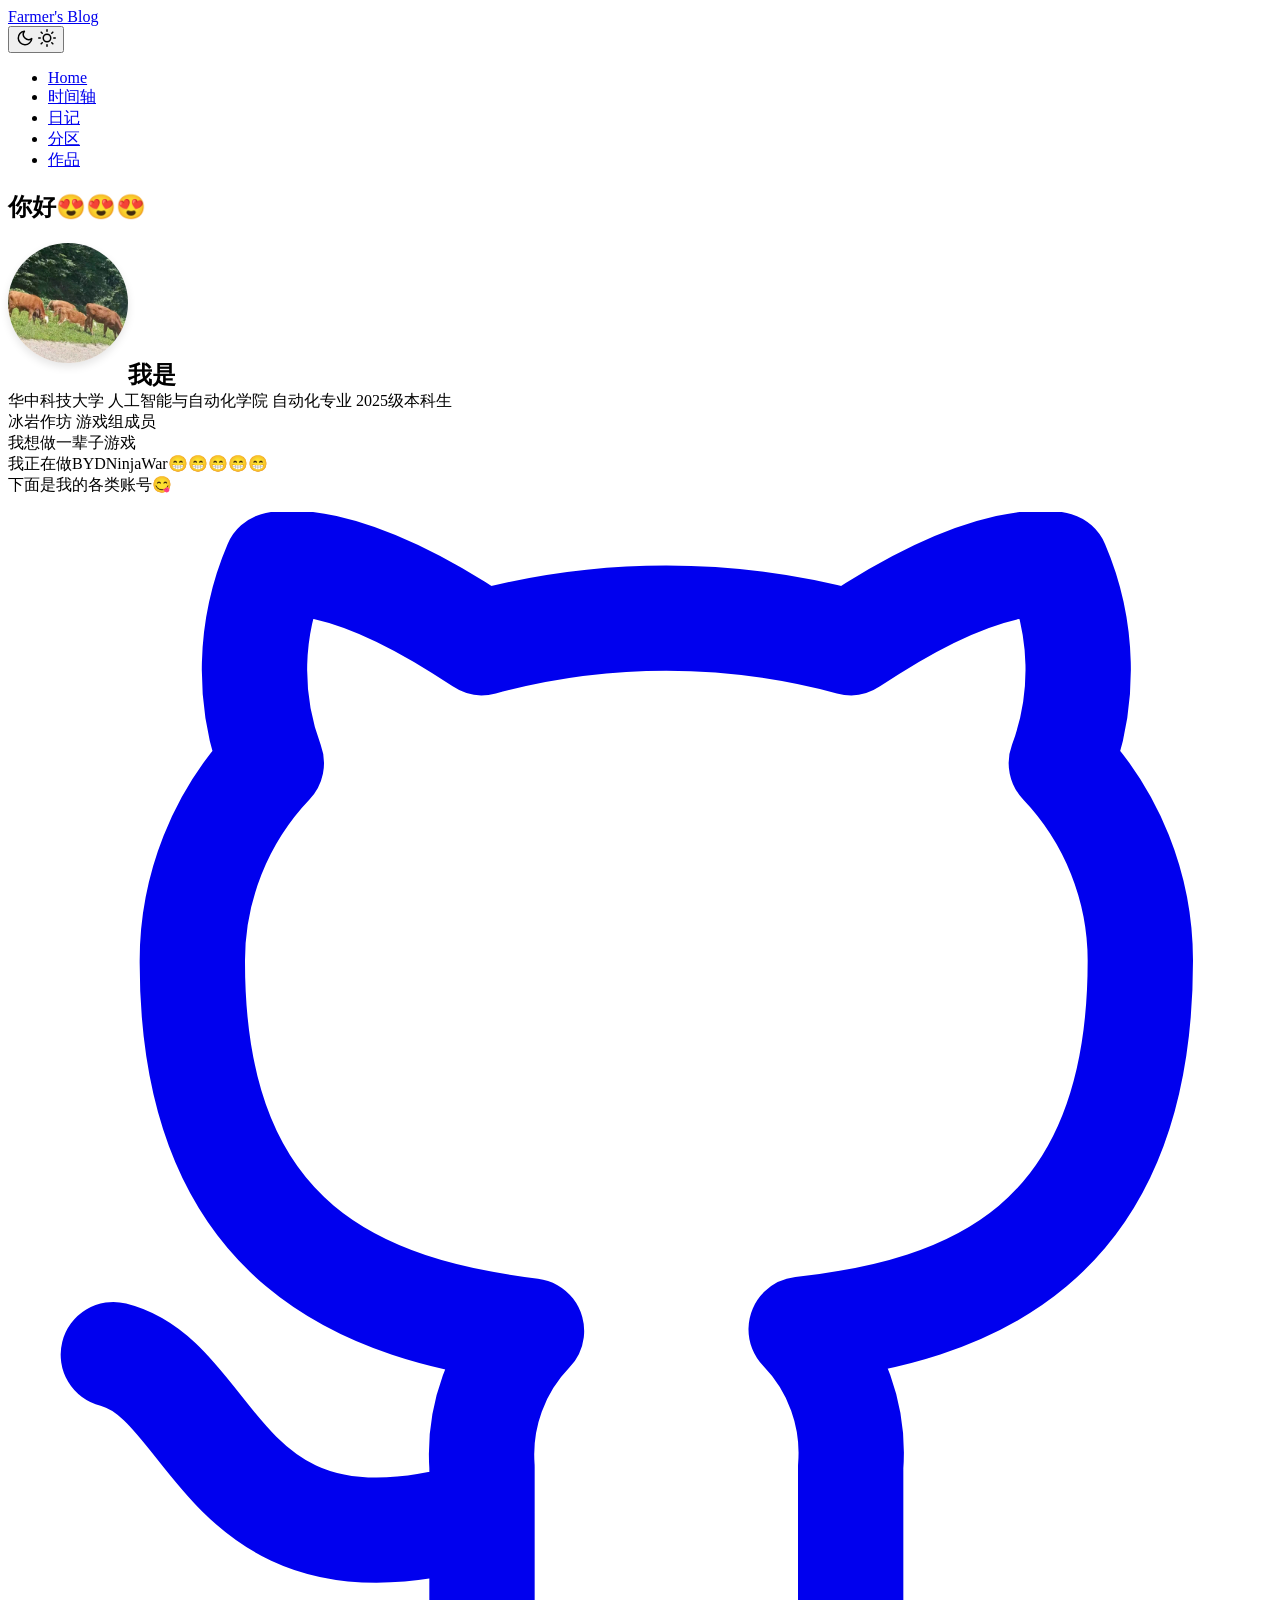
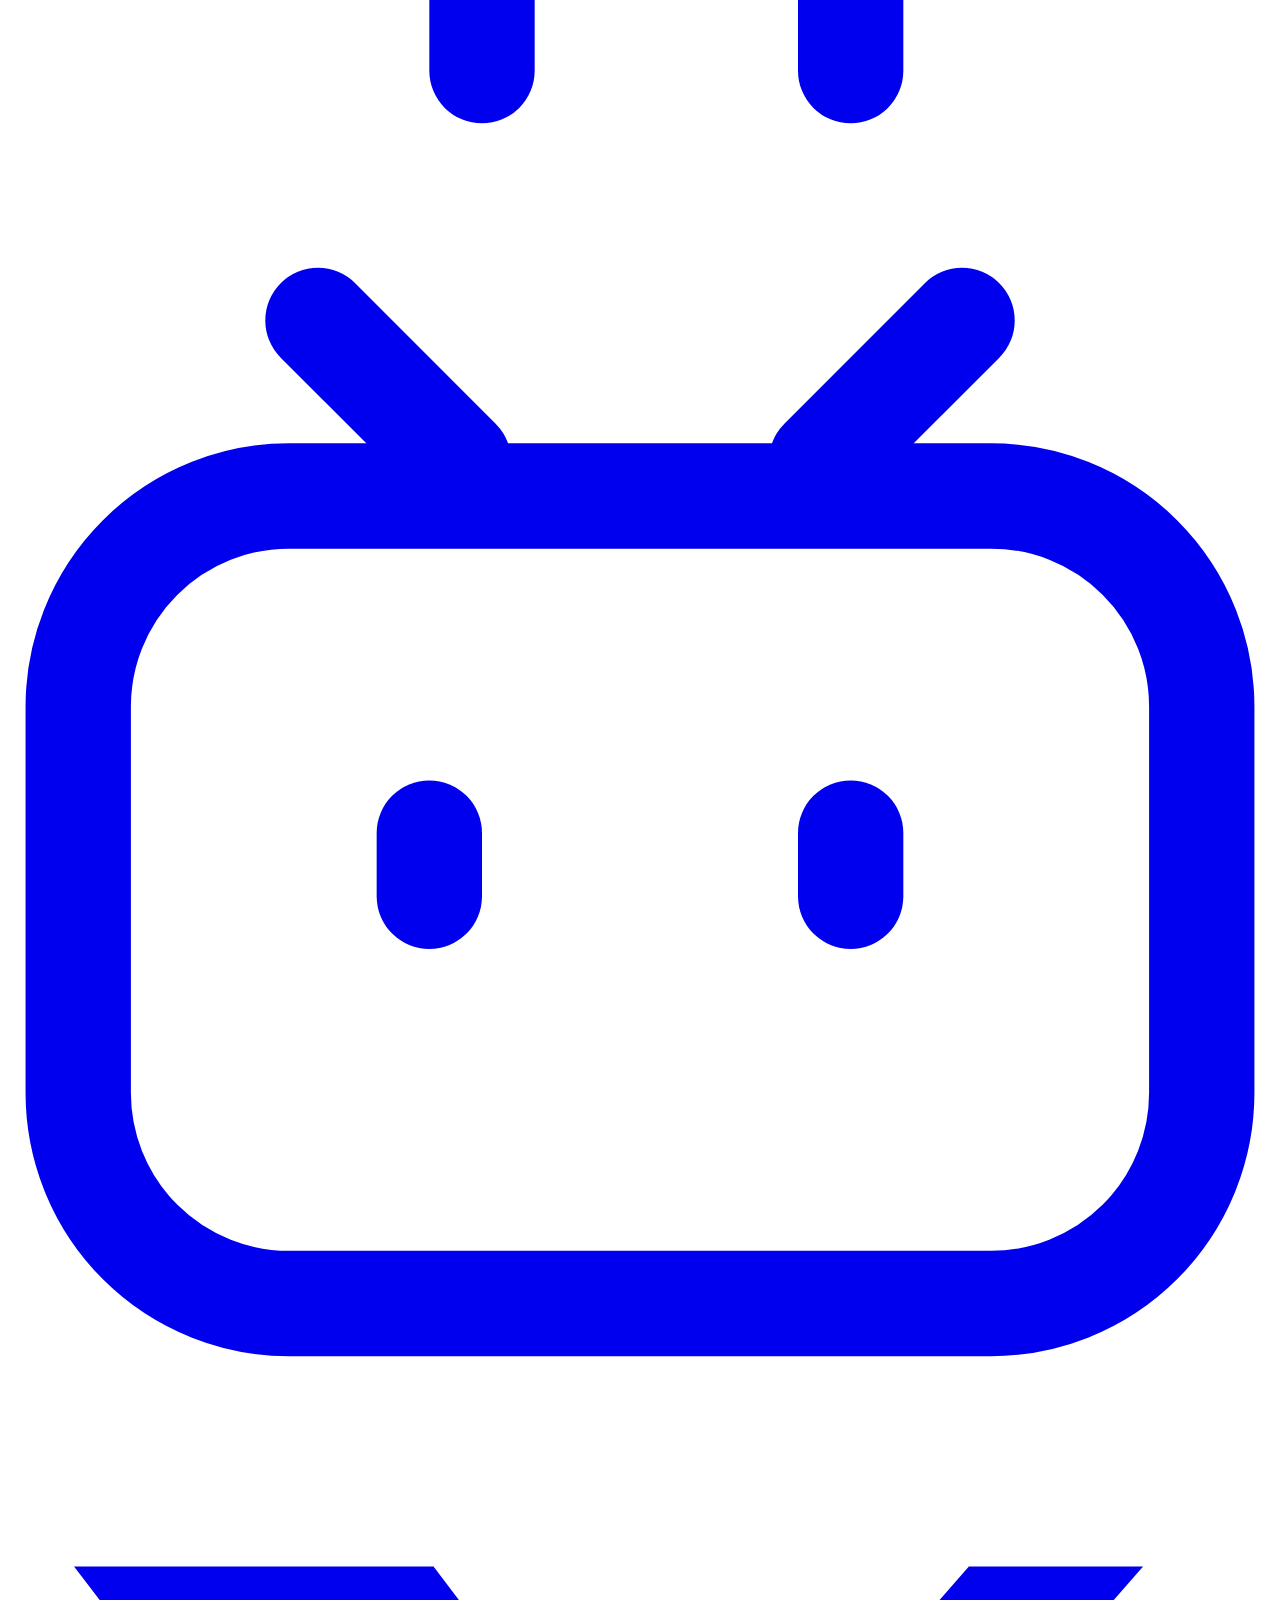
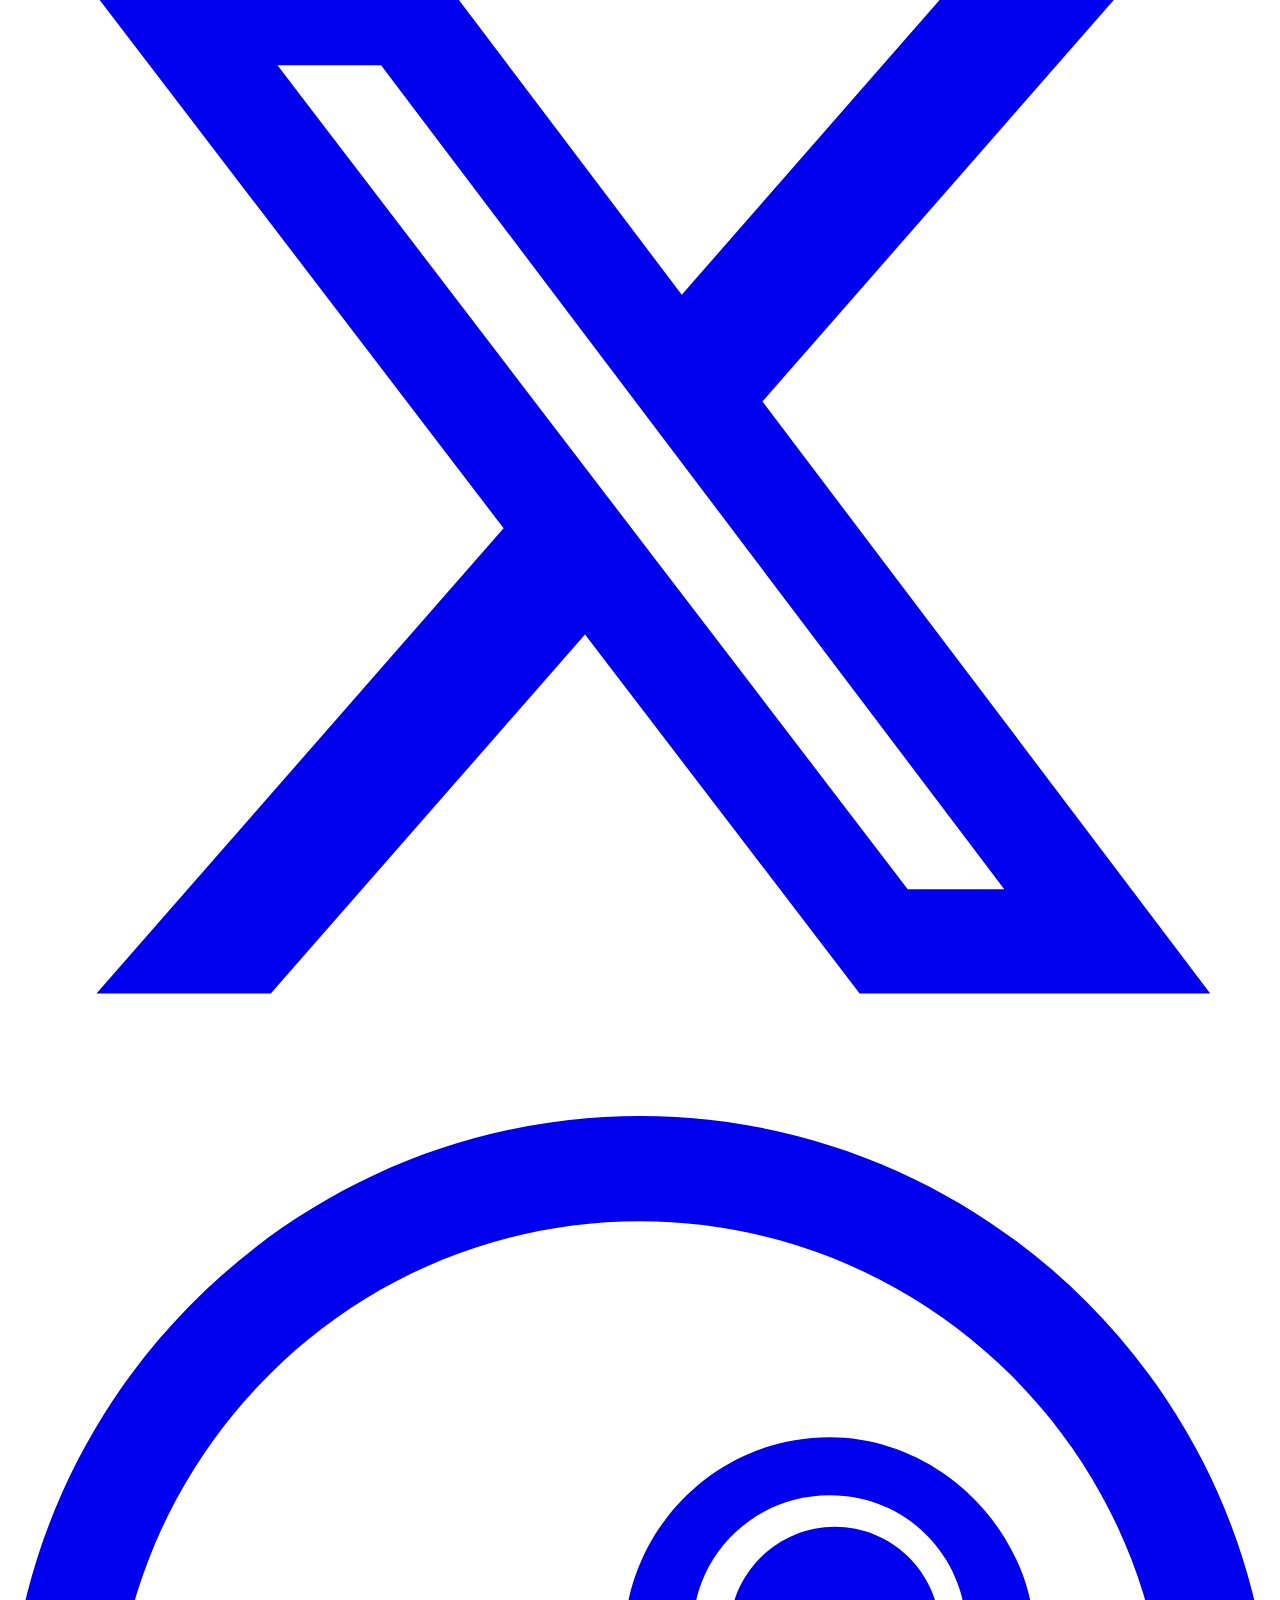
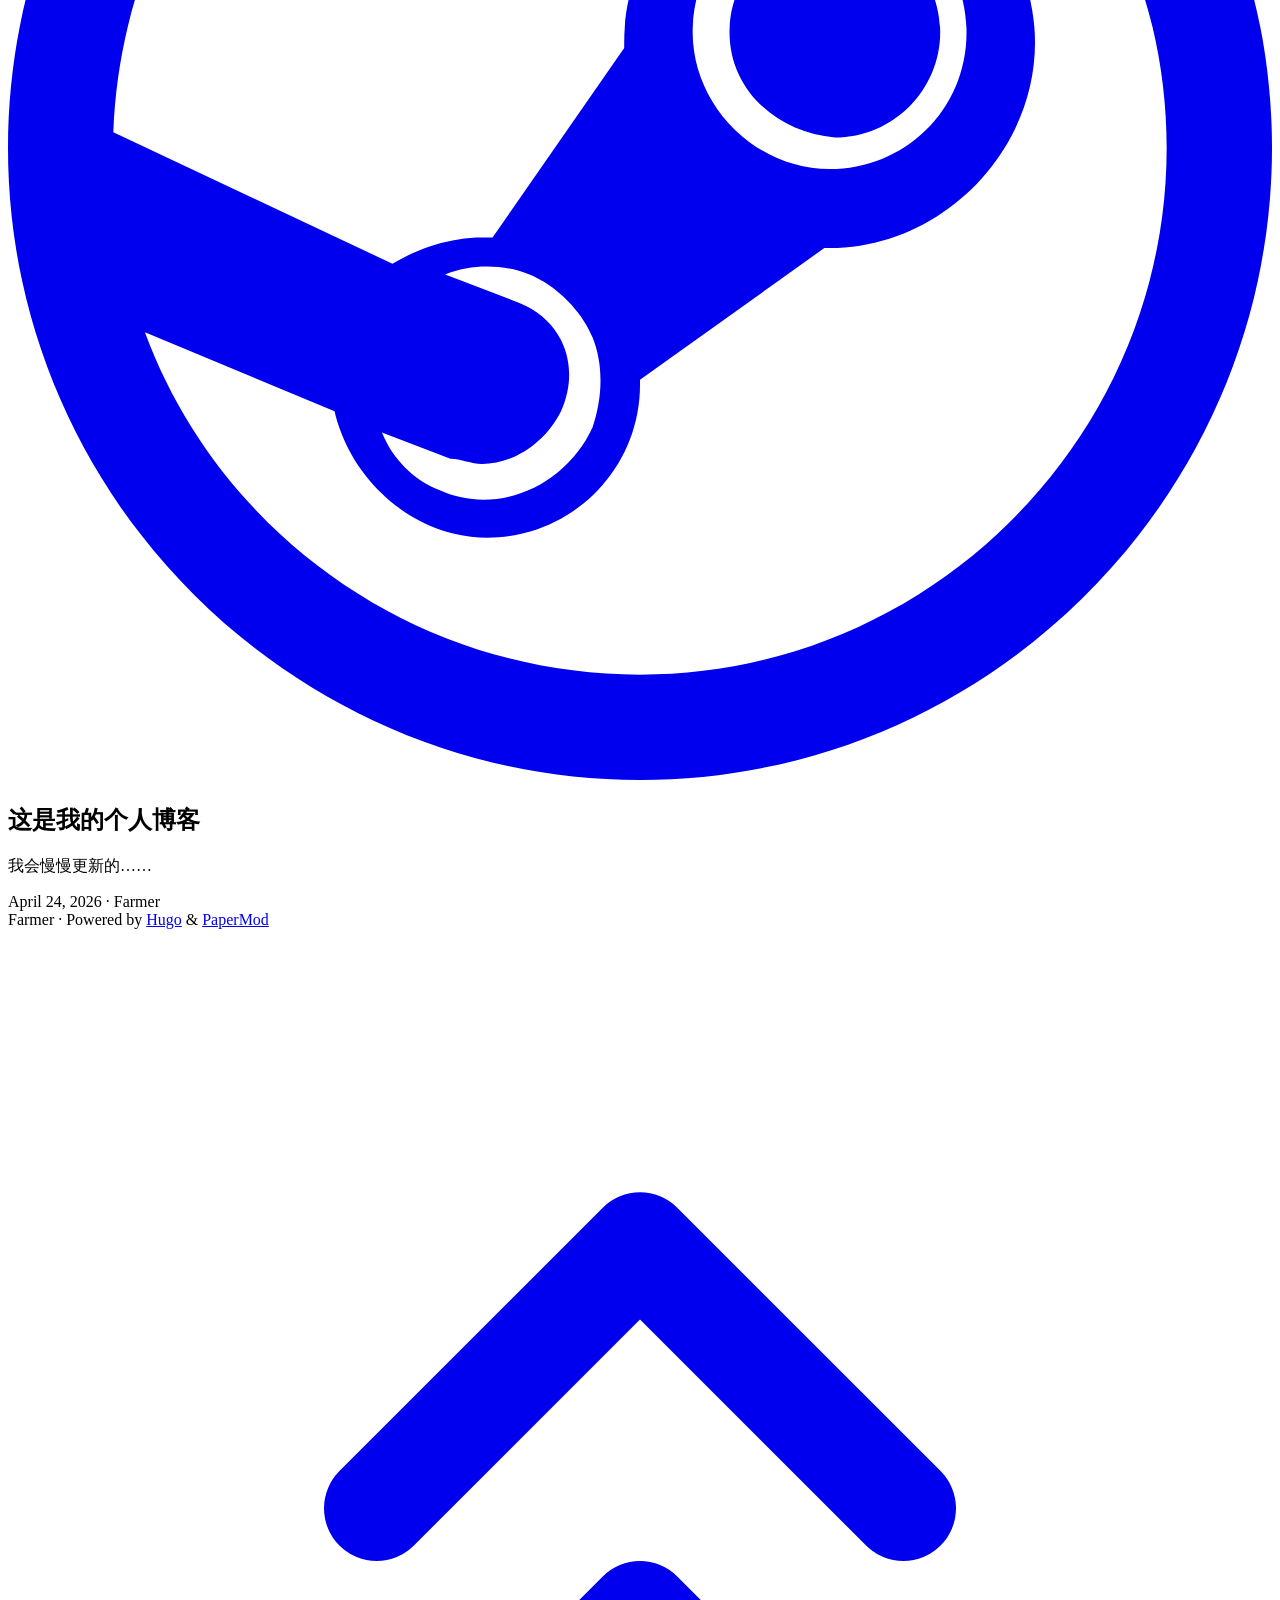
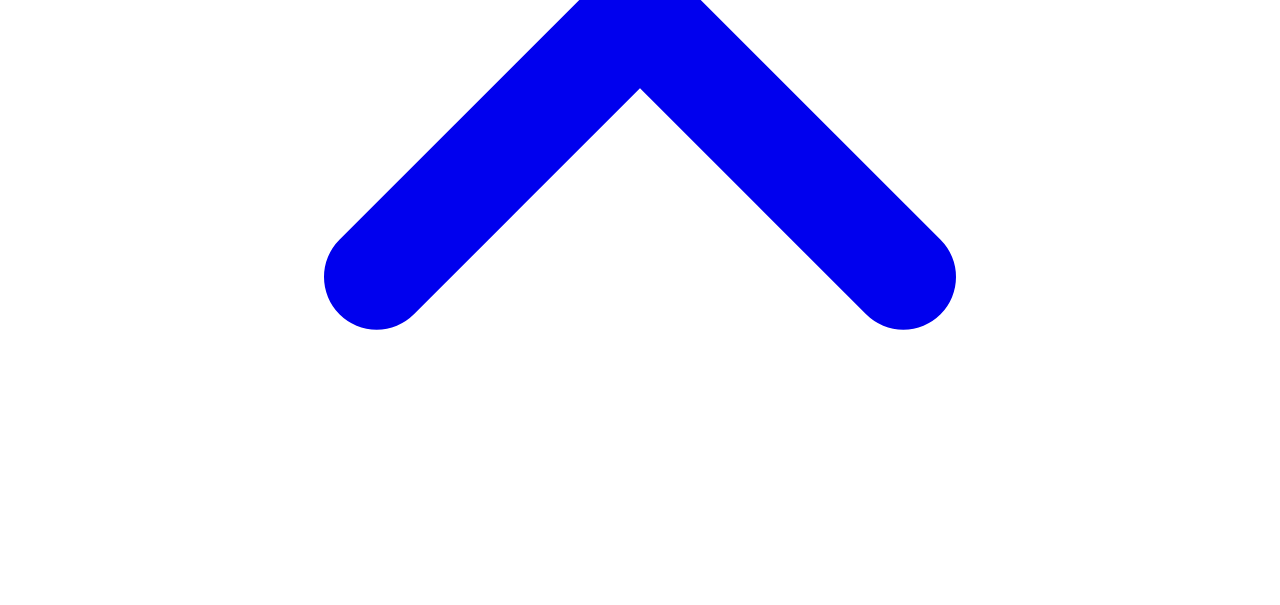
==== commit 26ef7e8f: "deploy: farmer152/myblog@e87e7af7b898647b8ab925be0a6b493958bf6053" ====
--- a/index.html
+++ b/index.html
@@ -1,6 +1,6 @@
 <!doctype html><html lang=zh-cn dir=auto data-theme=auto><head><meta name=generator content="Hugo 0.160.1"><meta charset=utf-8><meta http-equiv=X-UA-Compatible content="IE=edge"><meta name=viewport content="width=device-width,initial-scale=1,shrink-to-fit=no"><meta name=robots content="index, follow"><title>Farmer's Blog</title><meta name=description content><meta name=author content="Farmer"><link rel=canonical href=https://farmer152.github.io/><link crossorigin=anonymous href=/assets/css/stylesheet.47e51c7d8489b002361bac156ce9a0a8776d08c5462c2cee95801efafdd90d35.css integrity="sha256-R+UcfYSJsAI2G6wVbOmgqHdtCMVGLCzulYAe+v3ZDTU=" rel="preload stylesheet" as=style><link rel=icon href=https://farmer152.github.io/favicon.ico><link rel=icon type=image/png sizes=16x16 href=https://farmer152.github.io/favicon-16x16.png><link rel=icon type=image/png sizes=32x32 href=https://farmer152.github.io/favicon-32x32.png><link rel=apple-touch-icon href=https://farmer152.github.io/apple-touch-icon.png><link rel=mask-icon href=https://farmer152.github.io/safari-pinned-tab.svg><meta name=theme-color content="#2e2e33"><meta name=msapplication-TileColor content="#2e2e33"><link rel=alternate type=application/rss+xml href=https://farmer152.github.io/index.xml title=rss><link rel=alternate hreflang=zh-cn href=https://farmer152.github.io/><noscript><style>#theme-toggle,.top-link{display:none}</style><style>@media(prefers-color-scheme:dark){:root{--theme:rgb(29, 30, 32);--entry:rgb(46, 46, 51);--primary:rgb(218, 218, 219);--secondary:rgb(155, 156, 157);--tertiary:rgb(65, 66, 68);--content:rgb(196, 196, 197);--code-block-bg:rgb(46, 46, 51);--code-bg:rgb(55, 56, 62);--border:rgb(51, 51, 51);color-scheme:dark}.list{background:var(--theme)}.toc{background:var(--entry)}}</style></noscript><script>localStorage.getItem("pref-theme")==="dark"?document.querySelector("html").dataset.theme="dark":localStorage.getItem("pref-theme")==="light"?document.querySelector("html").dataset.theme="light":window.matchMedia("(prefers-color-scheme: dark)").matches?document.querySelector("html").dataset.theme="dark":document.querySelector("html").dataset.theme="light"</script><meta property="og:url" content="https://farmer152.github.io/"><meta property="og:site_name" content="Farmer's Blog"><meta property="og:title" content="Farmer's Blog"><meta property="og:locale" content="zh_cn"><meta property="og:type" content="website"><meta name=twitter:card content="summary"><meta name=twitter:title content="Farmer's Blog"><script type=application/ld+json>{"@context":"https://schema.org","@type":"Organization","name":"Farmer's Blog","url":"https://farmer152.github.io/","description":"","logo":"https://farmer152.github.io/favicon.ico","sameAs":["https://github.com/farmer152","https://space.bilibili.com/402784893","https://x.com/zhngchuny256304","https://steamcommunity.com/profiles/76561199017410261/"]}</script></head><body class=list id=top><header class=header><nav class=header-nav><div class=logo><a href=https://farmer152.github.io/ accesskey=h title="Farmer's Blog (Alt + H)">Farmer's Blog</a><div class=logo-switches><button id=theme-toggle class=theme-toggle accesskey=t title="(Alt + T)" aria-label="Toggle theme">
 <svg class="moon" width="18" height="18" viewBox="0 0 24 24" fill="none" stroke="currentColor" stroke-width="2" stroke-linecap="round" stroke-linejoin="round"><path d="M21 12.79A9 9 0 1111.21 3 7 7 0 0021 12.79z"/></svg>
-<svg class="sun" width="18" height="18" viewBox="0 0 24 24" fill="none" stroke="currentColor" stroke-width="2" stroke-linecap="round" stroke-linejoin="round"><circle cx="12" cy="12" r="5"/><line x1="12" y1="1" x2="12" y2="3"/><line x1="12" y1="21" x2="12" y2="23"/><line x1="4.22" y1="4.22" x2="5.64" y2="5.64"/><line x1="18.36" y1="18.36" x2="19.78" y2="19.78"/><line x1="1" y1="12" x2="3" y2="12"/><line x1="21" y1="12" x2="23" y2="12"/><line x1="4.22" y1="19.78" x2="5.64" y2="18.36"/><line x1="18.36" y1="5.64" x2="19.78" y2="4.22"/></svg></button></div></div><ul id=menu class=menu><li><a href=https://farmer152.github.io/ title=Home><span class=active>Home</span></a></li><li><a href=https://farmer152.github.io/archives/ title=时间轴><span>时间轴</span></a></li><li><a href=https://farmer152.github.io/diary/ title=日记><span>日记</span></a></li><li><a href=https://farmer152.github.io/posts/ title=分区><span>分区</span></a></li><li><a href=https://farmer152.github.io/works/ title=作品><span>作品</span></a></li></ul></nav></header><main class=main><article class="first-entry home-info"><header class=entry-header><h1>你好😍😍😍</h1></header><div class="entry-content md-content"><p><span style=font-size:1.5em;font-weight:700>我是</span><img src=/avatar.jpg alt=头像 style="width:120px;height:120px;border-radius:50%;margin-bottom:20px;box-shadow:0 4px 8px rgba(0,0,0,.1)"><br>华中科技大学 人工智能与自动化学院 自动化专业 2025级本科生<br>冰岩作坊 游戏组成员<br>我想做一辈子游戏<br>我正在做BYDNinjaWar😁😁😁😁😁<br>下面是我的各类账号😋</p></div><footer class=entry-footer><div class=social-icons><a href=https://github.com/farmer152 target=_blank rel="noopener noreferrer me" title="看 Github"><svg viewBox="0 0 24 24" fill="none" stroke="currentColor" stroke-width="2" stroke-linecap="round" stroke-linejoin="round"><path d="M9 19c-5 1.5-5-2.5-7-3m14 6v-3.87a3.37 3.37.0 00-.94-2.61c3.14-.35 6.44-1.54 6.44-7A5.44 5.44.0 0020 4.77 5.07 5.07.0 0019.91 1S18.73.65 16 2.48a13.38 13.38.0 00-7 0C6.27.65 5.09 1 5.09 1A5.07 5.07.0 005 4.77 5.44 5.44.0 003.5 8.55c0 5.42 3.3 6.61 6.44 7A3.37 3.37.0 009 18.13V22"/></svg>
+<svg class="sun" width="18" height="18" viewBox="0 0 24 24" fill="none" stroke="currentColor" stroke-width="2" stroke-linecap="round" stroke-linejoin="round"><circle cx="12" cy="12" r="5"/><line x1="12" y1="1" x2="12" y2="3"/><line x1="12" y1="21" x2="12" y2="23"/><line x1="4.22" y1="4.22" x2="5.64" y2="5.64"/><line x1="18.36" y1="18.36" x2="19.78" y2="19.78"/><line x1="1" y1="12" x2="3" y2="12"/><line x1="21" y1="12" x2="23" y2="12"/><line x1="4.22" y1="19.78" x2="5.64" y2="18.36"/><line x1="18.36" y1="5.64" x2="19.78" y2="4.22"/></svg></button></div></div><ul id=menu class=menu><li><a href=https://farmer152.github.io/ title=Home><span class=active>Home</span></a></li><li><a href=https://farmer152.github.io/archives/ title=时间轴><span>时间轴</span></a></li><li><a href=https://farmer152.github.io/diary/ title=日记><span>日记</span></a></li><li><a href=https://farmer152.github.io/posts/ title=分区><span>分区</span></a></li><li><a href=https://farmer152.github.io/works/ title=作品><span>作品</span></a></li></ul></nav></header><main class=main><article class="first-entry home-info"><header class=entry-header><h1>你好😍😍😍</h1></header><div class="entry-content md-content"><p><img src=/avatar.jpg alt=头像 style="width:120px;height:120px;border-radius:50%;margin-bottom:20px;box-shadow:0 4px 8px rgba(0,0,0,.1)"><span style=font-size:1.5em;font-weight:700>我是</span><br>华中科技大学 人工智能与自动化学院 自动化专业 2025级本科生<br>冰岩作坊 游戏组成员<br>我想做一辈子游戏<br>我正在做BYDNinjaWar😁😁😁😁😁<br>下面是我的各类账号😋</p></div><footer class=entry-footer><div class=social-icons><a href=https://github.com/farmer152 target=_blank rel="noopener noreferrer me" title="看 Github"><svg viewBox="0 0 24 24" fill="none" stroke="currentColor" stroke-width="2" stroke-linecap="round" stroke-linejoin="round"><path d="M9 19c-5 1.5-5-2.5-7-3m14 6v-3.87a3.37 3.37.0 00-.94-2.61c3.14-.35 6.44-1.54 6.44-7A5.44 5.44.0 0020 4.77 5.07 5.07.0 0019.91 1S18.73.65 16 2.48a13.38 13.38.0 00-7 0C6.27.65 5.09 1 5.09 1A5.07 5.07.0 005 4.77 5.44 5.44.0 003.5 8.55c0 5.42 3.3 6.61 6.44 7A3.37 3.37.0 009 18.13V22"/></svg>
 </a><a href=https://space.bilibili.com/402784893 target=_blank rel="noopener noreferrer me" title="看 Bilibili"><svg viewBox="0 0 24 24" fill="none" stroke="currentColor" stroke-width="2" stroke-linecap="round"><rect x="1.3333" y="6" width="21.333" height="15.333" rx="4" ry="4"/><path d="m8 12.4v1.2"/><path d="m16 12.4v1.2"/><path d="m5.8853 2.6667L8.552 5.3334"/><path d="m18.115 2.6667-2.6667 2.6667"/></svg>
 </a><a href=https://x.com/zhngchuny256304 target=_blank rel="noopener noreferrer me" title=看X><svg viewBox="0 0 24 24" fill="currentColor"><path d="M18.244 2.25h3.308l-7.227 8.26 8.502 11.24H16.17l-5.214-6.817L4.99 21.75H1.68l7.73-8.835L1.254 2.25H8.08l4.713 6.231zm-1.161 17.52h1.833L7.084 4.126H5.117z"/></svg>
 </a><a href=https://steamcommunity.com/profiles/76561199017410261/ target=_blank rel="noopener noreferrer me" title=看steam><svg viewBox="0 0 24 24" fill="currentColor" stroke="none"><path d="M-24.6 20.8c-1.4-.8-2.7-1.5-4.1-2.3-2.4-1.5-3.6-3.6-3.3-6.5.3-3 2.8-5.2 5.8-5.3h11c2.6.0 4.6 2.2 4.7 4.7.0 2.6-2 4.8-4.6 4.9h-2.8v.2c.2.2.5.3.7.5 1.2.7 2.4 1.3 3.6 2 2.5 1.5 3.7 4.5 2.9 7.2s-3.1 4.3-6.1 4.4h-10.6c-2.4.0-4.3-1.9-4.6-4.3-.3-2.3 1.2-4.5 3.5-5.1.6-.1 1.2-.1 1.7-.2h2.1c.1.0.1-.1.1-.2zm4.3-3.8c-.1.3-.2.3-.2.4v3.9c0 1.1-.1 1.2-1.2 1.2h-5.1c-.4.0-.9.0-1.3.1-1.6.4-2.5 1.9-2.4 3.6.2 1.6 1.6 2.9 3.3 2.9h10.5c2.1.0 3.8-1.2 4.5-3.1.7-1.8.2-4.1-1.5-5.3-2.1-1.3-4.3-2.4-6.6-3.7zm-1.7 3.4v-4c0-1.4.1-1.5 1.4-1.5h5.3c1.5.0 2.7-1 3.1-2.4.6-2.2-1-4.2-3.4-4.3h-10.1c-2.4.0-4.3 1.3-4.9 3.4-.6 2.1.4 4.4 2.5 5.5 1.7 1 3.5 1.9 5.2 2.9.4.2.6.3.9.4z"/><path d="M53.3 6.9c-.2-1-1-1.7-1.9-2-1.7-.4-8.6-.4-8.6-.4s-6.9.0-8.6.5c-1 .3-1.7 1-1.9 2-.3 1.7-.5 3.5-.5 5.3s.1 3.6.5 5.3c.3.9 1 1.7 1.9 1.9 1.7.5 8.6.5 8.6.5s6.9.0 8.6-.5c1-.3 1.7-1 1.9-2 .3-1.7.5-3.5.5-5.3s-.1-3.6-.5-5.3z"/><path d="m40.6 15.5 5.7-3.3-5.7-3.3z"/><path d="M72.4-9.9c5.5.0 10 4 10 8.9.0 1.8-.8 3.8-2.1 5.4-.9 1-1.5 2.3-1.6 3.7.0-.1-.1-.1-.2-.2-.4-.4-1.1-.7-1.7-.7-.3.0-.5.0-.8.1-1.2.5-2.5.7-3.6.7-5.5.0-10-4-10-8.9s4.5-9 10-9m0-2c-6.6.0-12 4.9-12 10.9s5.4 11 12 11c1.4.0 2.8-.2 4.2-.7h.1c.1.0.2.0.3.1 1 1.3 2.5 2.3 4.2 2.7l.2-.1v-.3c-.7-.9-1-1.9-1-3s.4-2.1 1.2-2.9c1.5-1.8 2.6-4.2 2.6-6.7.1-6.1-5.3-11-11.8-11z"/><path d="M72.3-6.5c.1.0.3.1.3.2l1.2 3.4 3.7.1c.1.0.3.1.3.2s0 .3-.1.4l-3 2.2 1.1 3.5c0 .1.0.3-.1.4h-.4l-3-2.1-3 2.1h-.4c-.1-.1-.2-.2-.1-.4L69.9.0l-3-2.2c-.1-.1-.2-.2-.1-.4.0-.1.2-.2.3-.2l3.7-.1L72-6.3c0-.1.2-.2.3-.2zM46.8-20.8c2 0 4 .6 5.6 1.6-.5-.1-1.1-.2-1.6-.2-3.2.0-5.8 2.5-6 5.6l-2.2 3.2c-.5.1-.9.2-1.4.4l-4.7-1.9c.8-5 5.2-8.7 10.3-8.7m9.9 7.2c.3 1 .5 2.1.5 3.3C57.2-4.5 52.5.2 46.7.2c-1.8.0-3.6-.5-5.1-1.3.5.2 1 .2 1.5.2 2.5.0 4.5-1.9 4.8-4.3L51-7.4c3.1-.2 5.6-2.8 5.6-6 .1-.1.1-.1.1-.2M38.3-4.2l.3.2c.1.2.2.5.3.7l-.6-.9m8.5-18.1c-6.3.0-11.5 4.9-12 11l6.4 2.7c.5-.4 1.2-.6 1.9-.6h.2l2.9-4.1v-.1c0-2.5 2-4.5 4.5-4.5s4.5 2 4.5 4.5-2 4.5-4.5 4.5h-.1L46.5-6v.2c0 1.9-1.5 3.4-3.4 3.4-1.6.0-3-1.2-3.3-2.7L35.2-7c1.4 5 6 8.7 11.5 8.7 6.6.0 12-5.4 12-12s-5.3-12-11.9-12z"/><path d="M42.6-4.6 41.5-5c.2.4.5.7 1 .9 1 .4 2.1-.1 2.5-1 .2-.5.2-1 0-1.4-.2-.5-.6-.8-1-1-.5-.2-1-.2-1.4.0l1.1.5c.7.3 1 1.1.7 1.8-.3.6-1.1.9-1.8.6zm8.1-11.5c-1.5.0-2.7 1.2-2.7 2.7s1.2 2.7 2.7 2.7 2.7-1.2 2.7-2.7-1.2-2.7-2.7-2.7zm0 4.7c-1.1.0-2-.9-2-2s.9-2 2-2 2 .9 2 2c.1 1.1-.9 2-2 2zM12 0C5.4.0.0 5.4.0 12s5.4 12 12 12 12-5.4 12-12S18.6.0 12 0zm0 22c-4.3.0-8-2.7-9.4-6.5L6.2 17c.3 1.3 1.5 2.4 2.9 2.4 1.6.0 2.9-1.3 2.9-2.9v-.1l3.5-2.5h.1c2.1.0 3.9-1.8 3.9-3.9s-1.8-3.9-3.9-3.9c-2.2.0-3.9 1.8-3.9 3.9v.1l-2.5 3.6H9c-.6.0-1.2.2-1.7.5L2 11.7C2.2 6.3 6.6 2 12 2c5.5.0 10 4.5 10 10s-4.5 10-10 10zm-2.4-7.1-1.3-.5c.5-.2 1.1-.2 1.6.0s1 .7 1.2 1.2.2 1.1.0 1.7c-.5 1.1-1.8 1.7-2.9 1.2-.5-.2-.9-.6-1.1-1.1l1.3.5c.2.0.4.1.6.1.6.0 1.2-.4 1.5-1 .4-.9.0-1.8-.9-2.1zM13 9.8c0-1.5 1.2-2.6 2.6-2.6 1.5.0 2.6 1.2 2.6 2.6.0 1.5-1.2 2.6-2.6 2.6S13 11.2 13 9.8z"/><path d="M13.7 9.8c0-1.1.9-2 2-2s2 .9 2 2-.9 2-2 2c-1.1-.1-2-.9-2-2z"/></svg></a></div></footer></article><article class=post-entry><header class=entry-header><h2 class=entry-hint-parent>这是我的个人博客</h2></header><div class=entry-content><p>我会慢慢更新的……</p></div><footer class=entry-footer><span title='2026-04-24 17:15:52 +0800 +0800'>April 24, 2026</span>&nbsp;·&nbsp;<span>Farmer</span></footer><a class=entry-link aria-label="post link to 这是我的个人博客" href=https://farmer152.github.io/posts/post1/></a></article></main><footer class=footer><span>Farmer</span> ·
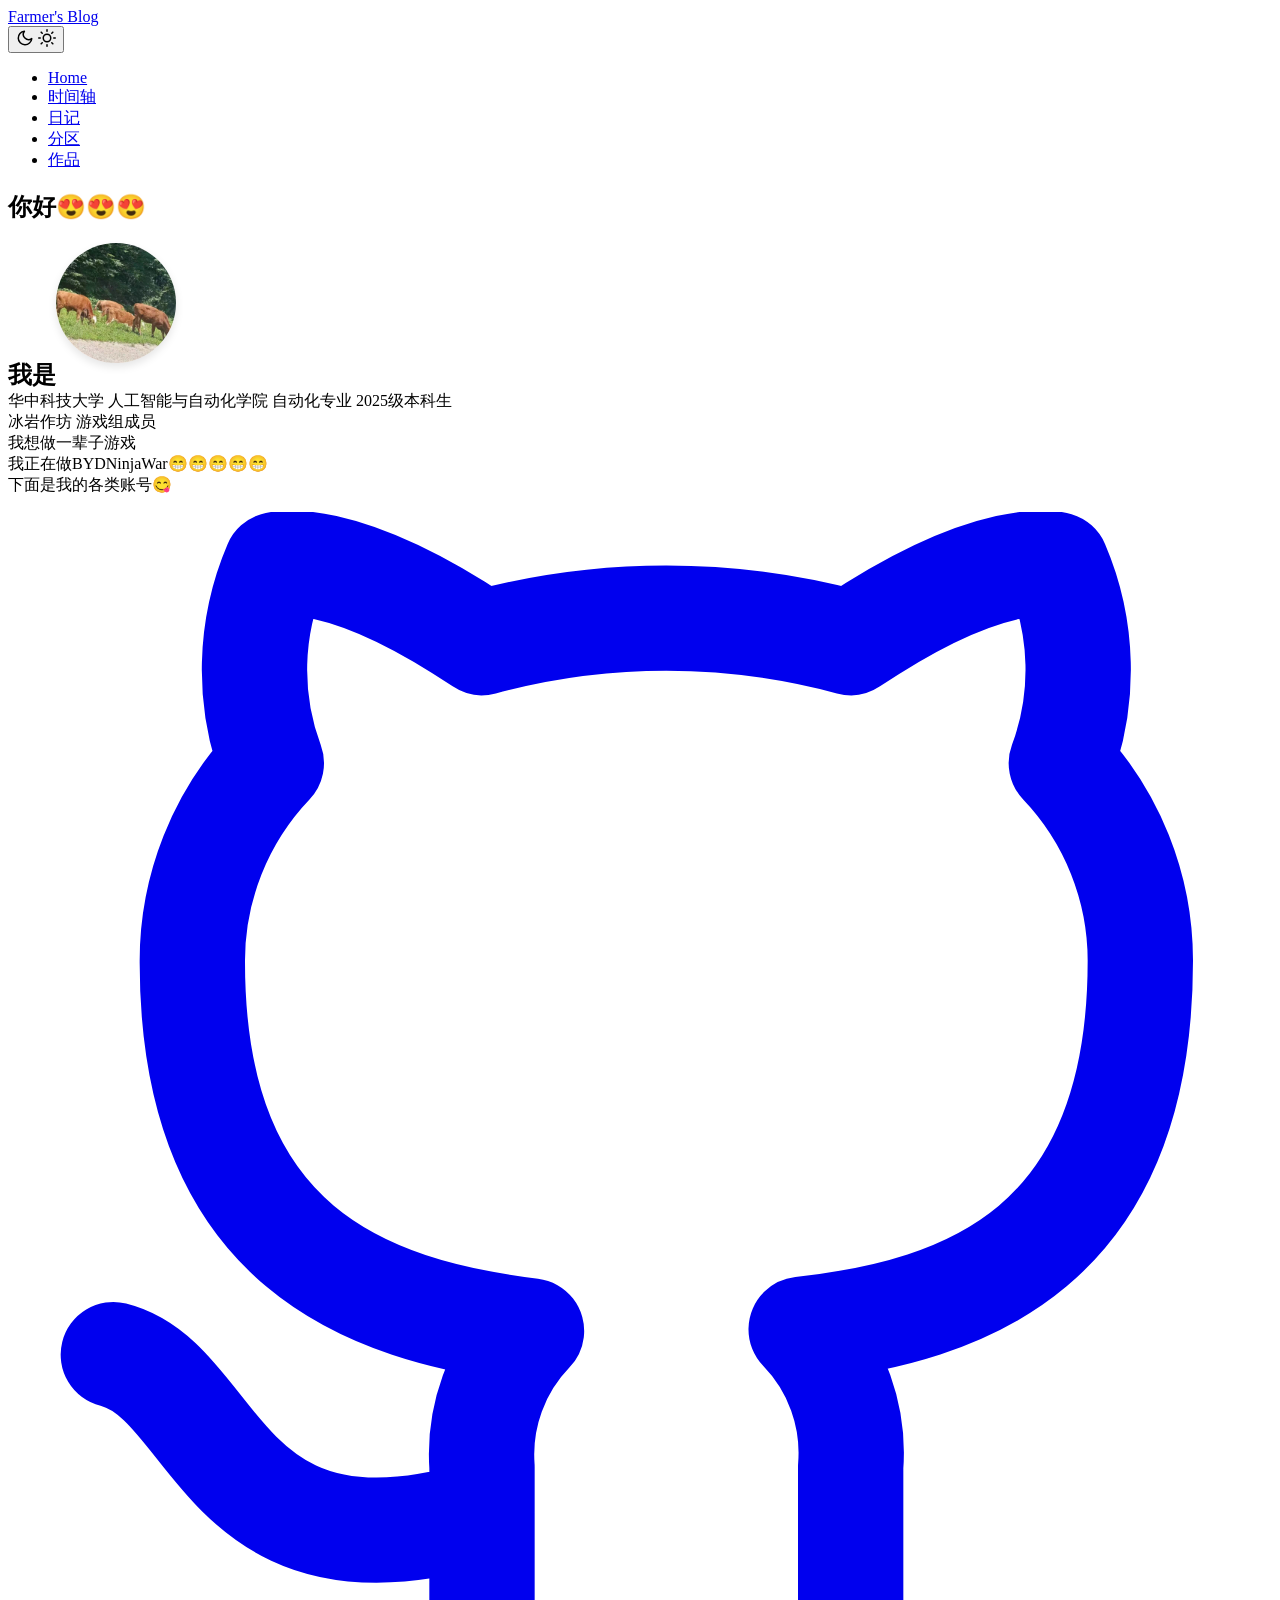
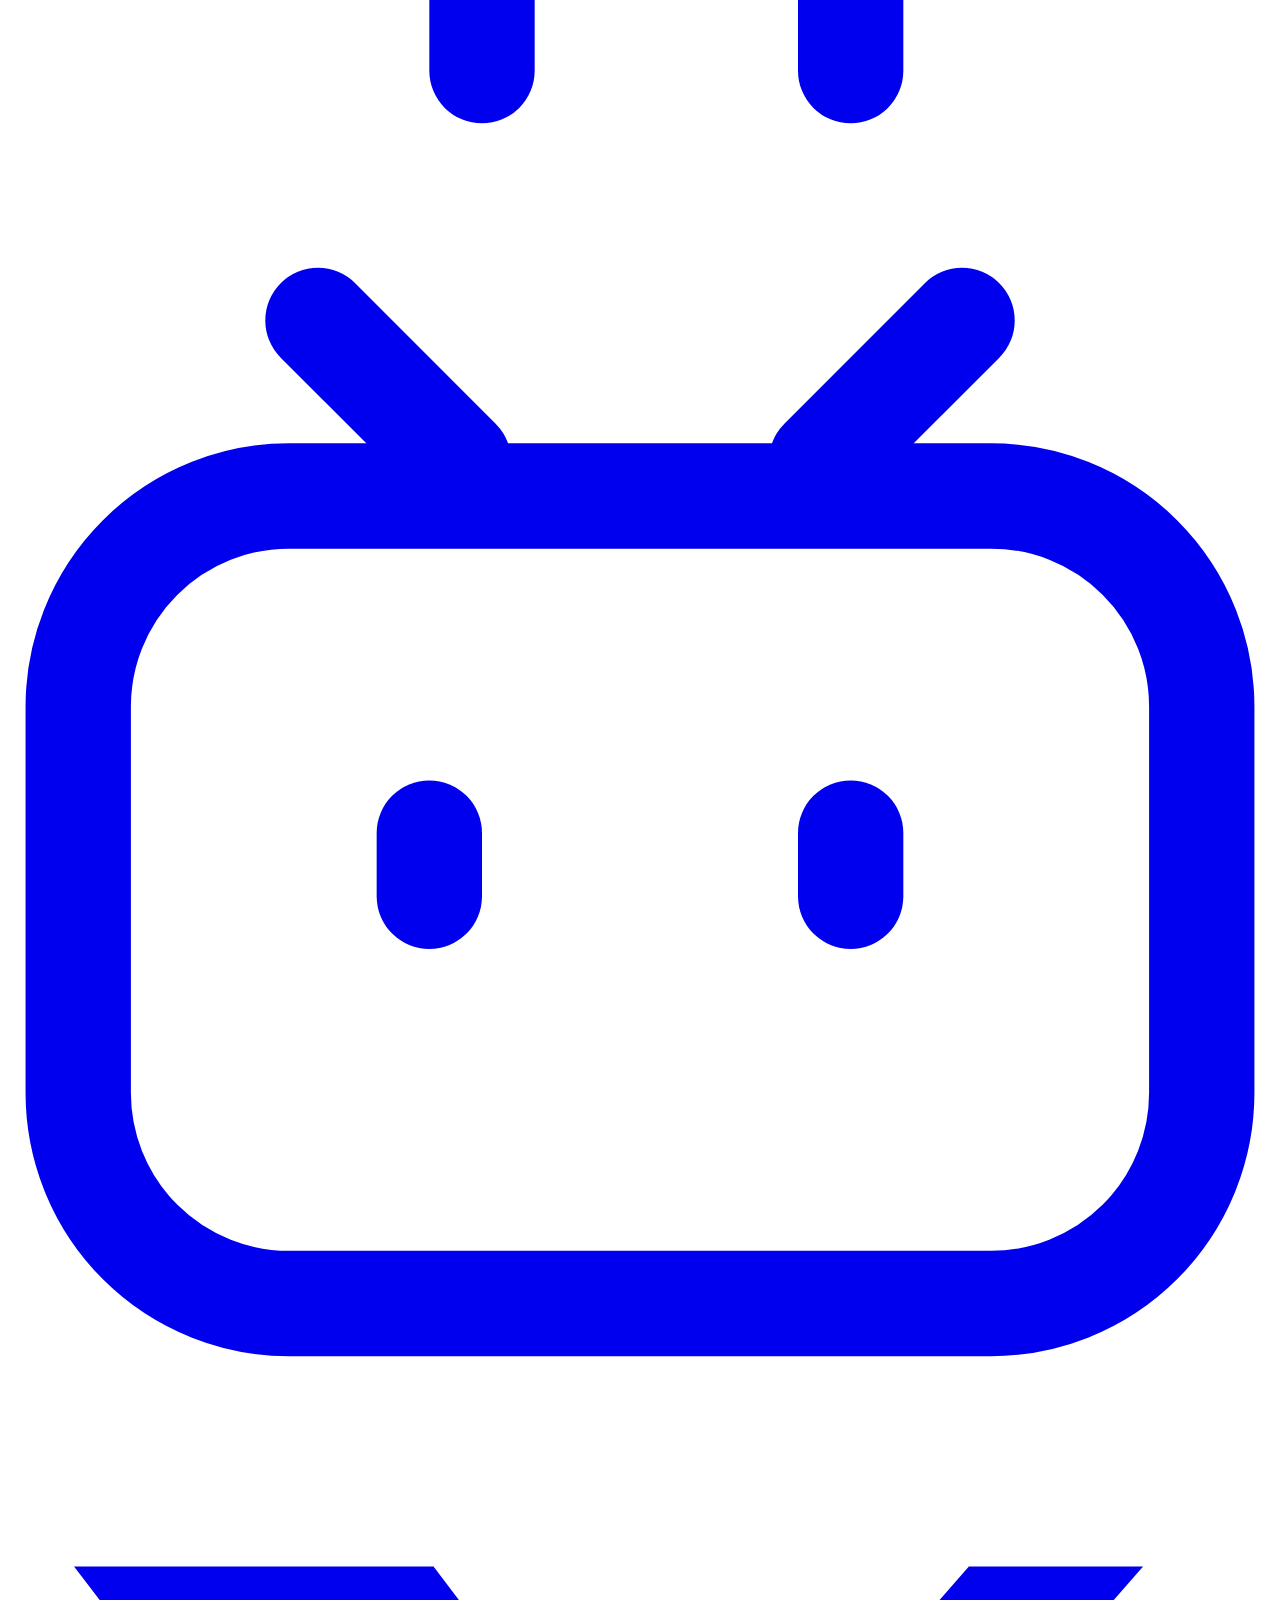
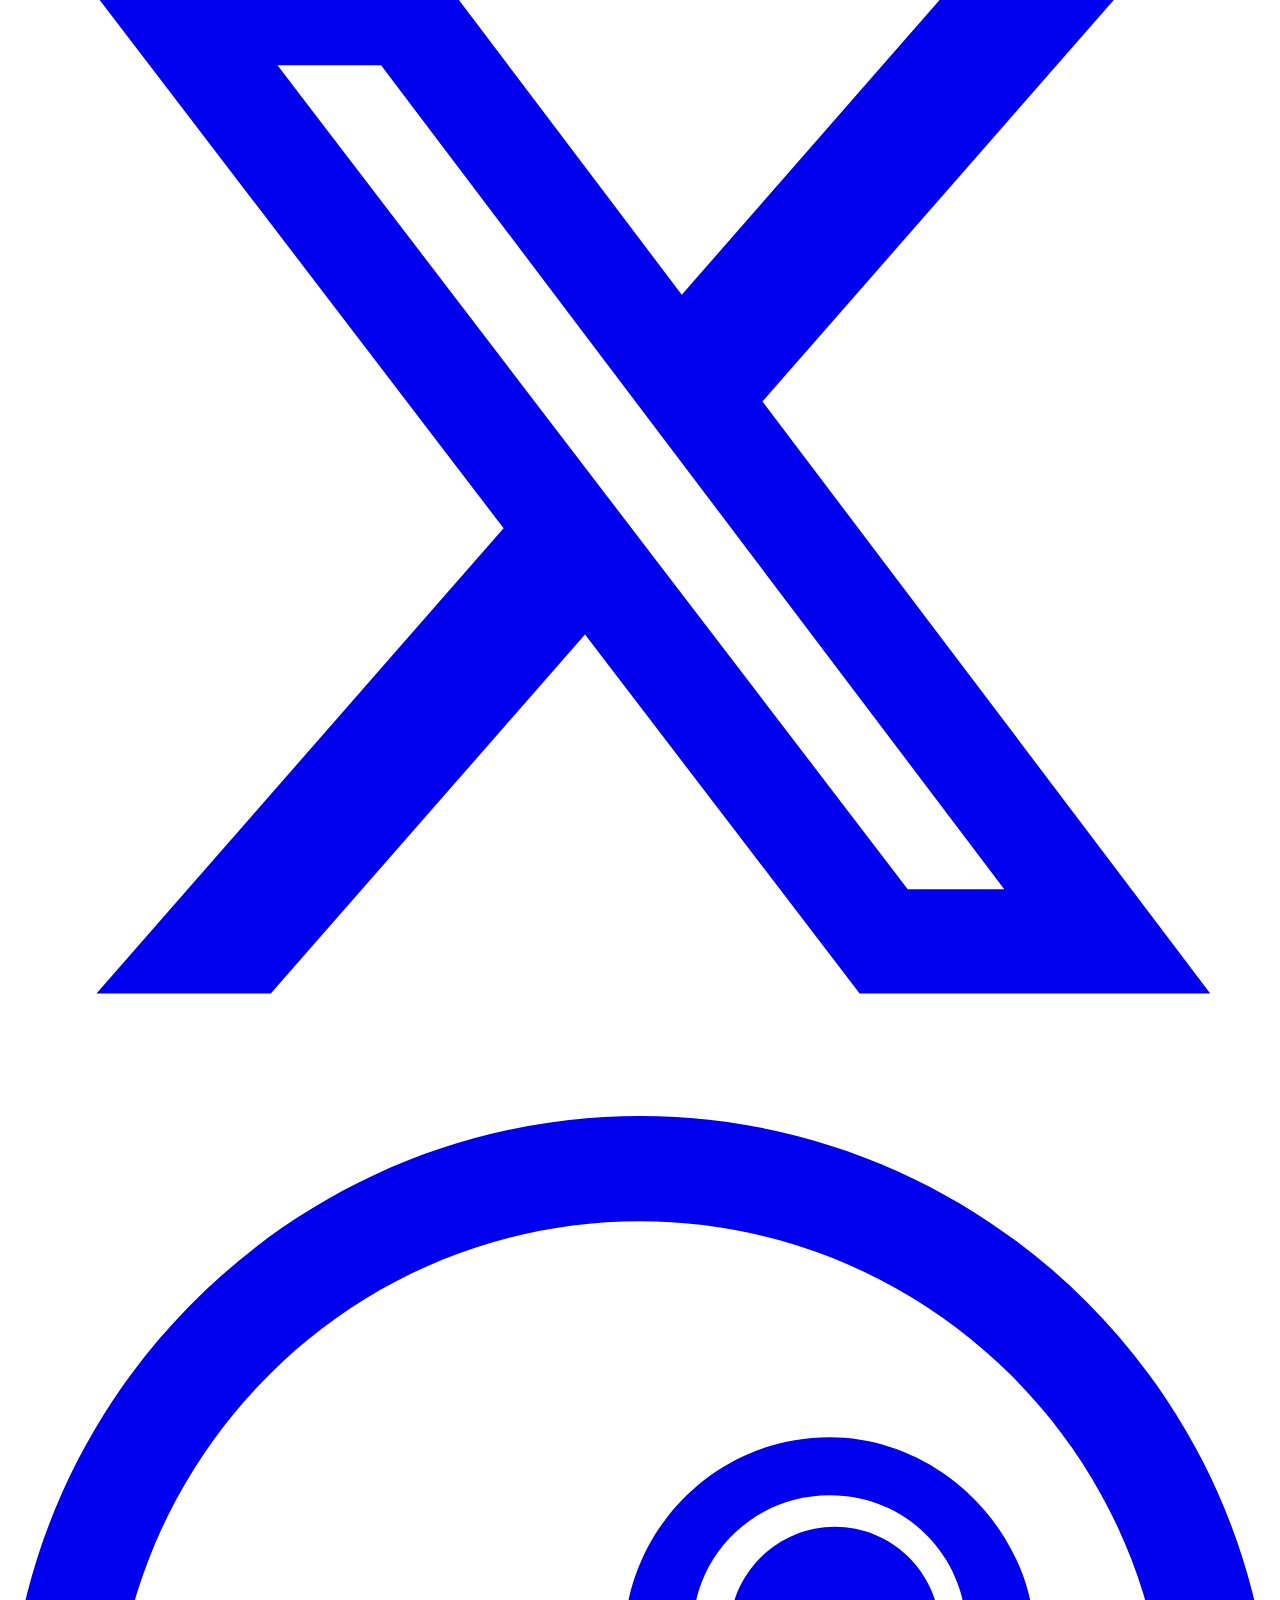
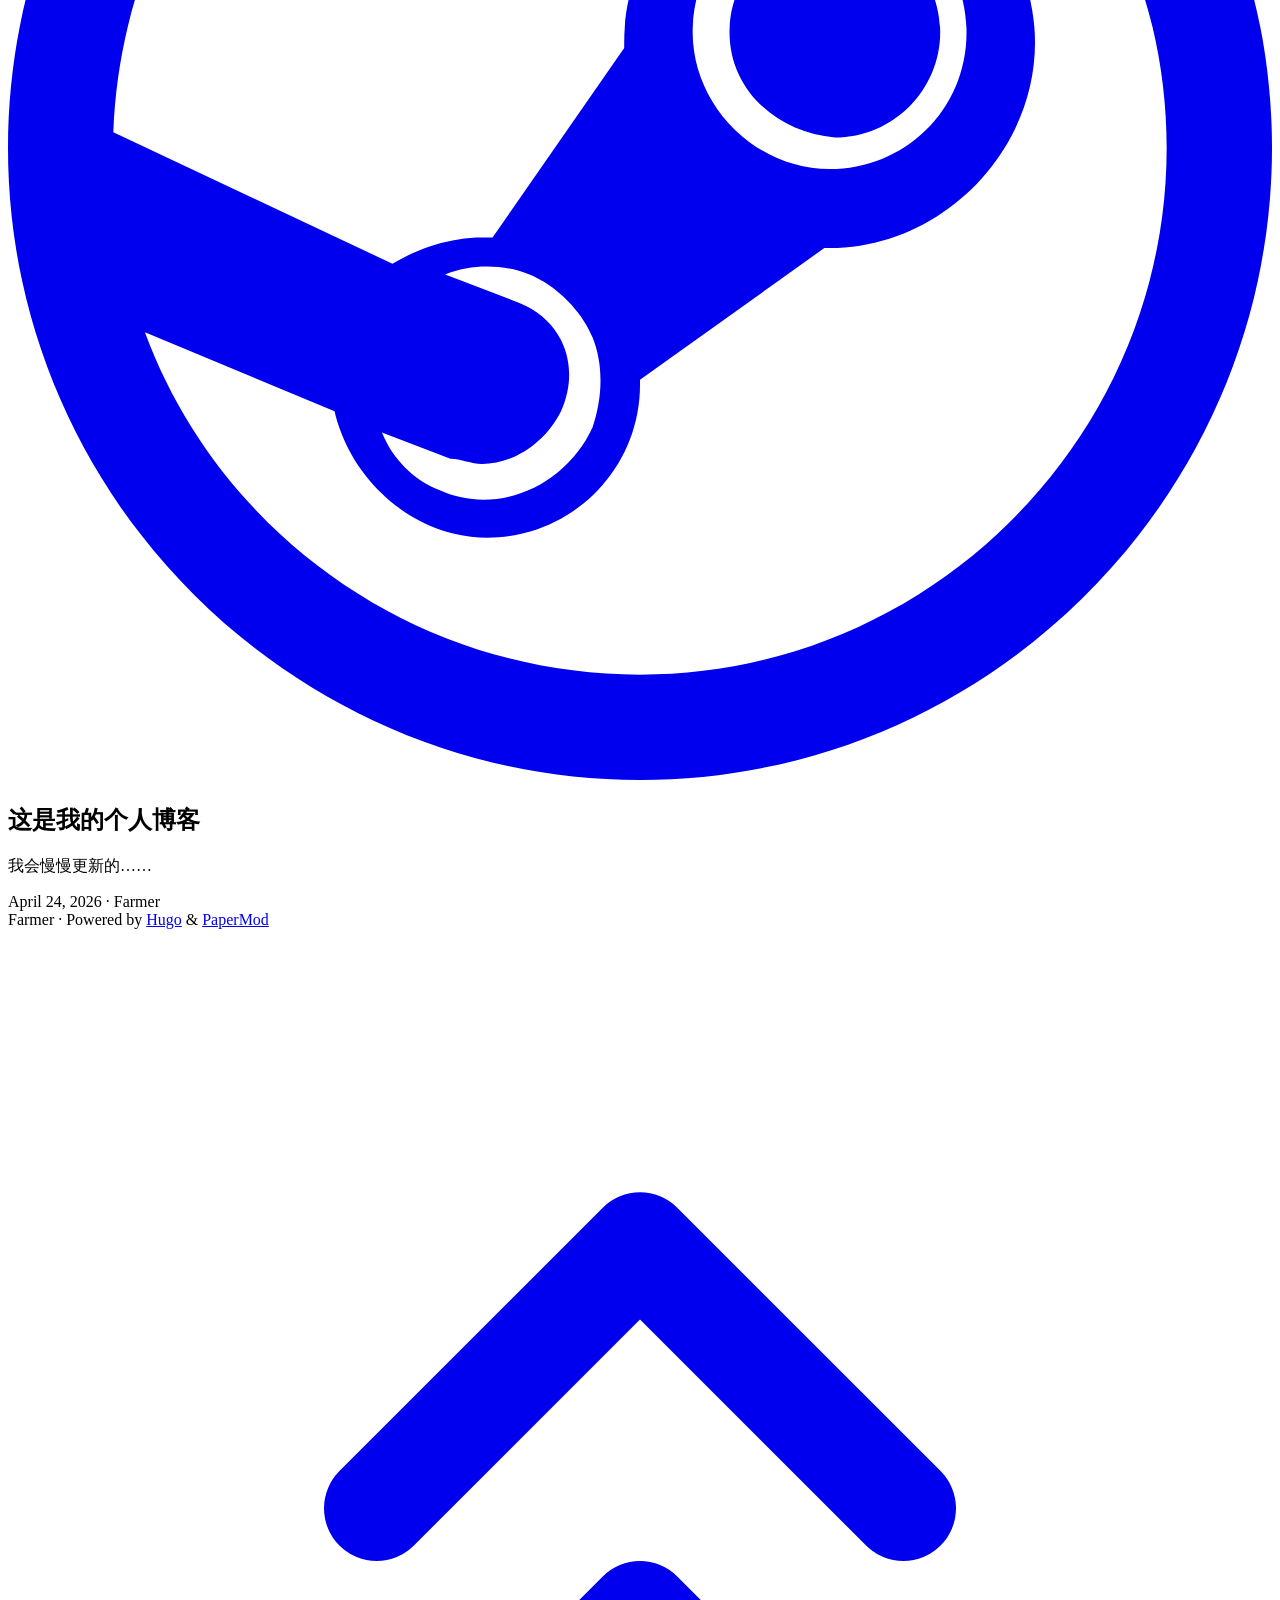
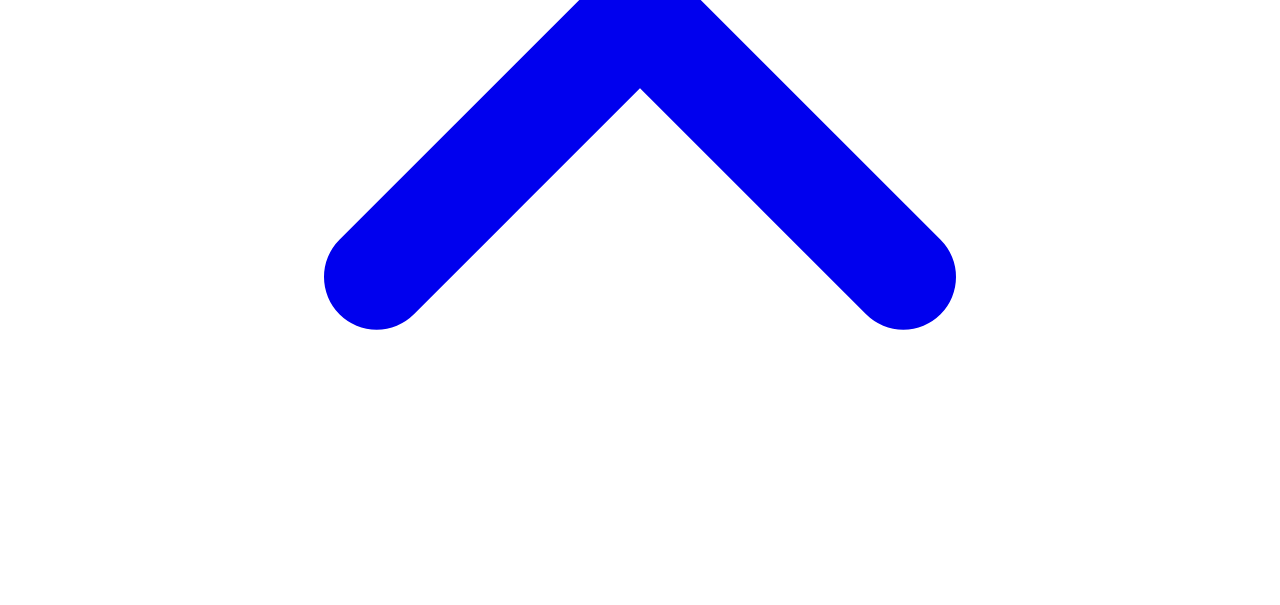
==== commit 64504076: "deploy: farmer152/myblog@2ab5224cac3701abe9727df3fe9151f3159d4289" ====
--- a/index.html
+++ b/index.html
@@ -1,6 +1,6 @@
 <!doctype html><html lang=zh-cn dir=auto data-theme=auto><head><meta name=generator content="Hugo 0.160.1"><meta charset=utf-8><meta http-equiv=X-UA-Compatible content="IE=edge"><meta name=viewport content="width=device-width,initial-scale=1,shrink-to-fit=no"><meta name=robots content="index, follow"><title>Farmer's Blog</title><meta name=description content><meta name=author content="Farmer"><link rel=canonical href=https://farmer152.github.io/><link crossorigin=anonymous href=/assets/css/stylesheet.47e51c7d8489b002361bac156ce9a0a8776d08c5462c2cee95801efafdd90d35.css integrity="sha256-R+UcfYSJsAI2G6wVbOmgqHdtCMVGLCzulYAe+v3ZDTU=" rel="preload stylesheet" as=style><link rel=icon href=https://farmer152.github.io/favicon.ico><link rel=icon type=image/png sizes=16x16 href=https://farmer152.github.io/favicon-16x16.png><link rel=icon type=image/png sizes=32x32 href=https://farmer152.github.io/favicon-32x32.png><link rel=apple-touch-icon href=https://farmer152.github.io/apple-touch-icon.png><link rel=mask-icon href=https://farmer152.github.io/safari-pinned-tab.svg><meta name=theme-color content="#2e2e33"><meta name=msapplication-TileColor content="#2e2e33"><link rel=alternate type=application/rss+xml href=https://farmer152.github.io/index.xml title=rss><link rel=alternate hreflang=zh-cn href=https://farmer152.github.io/><noscript><style>#theme-toggle,.top-link{display:none}</style><style>@media(prefers-color-scheme:dark){:root{--theme:rgb(29, 30, 32);--entry:rgb(46, 46, 51);--primary:rgb(218, 218, 219);--secondary:rgb(155, 156, 157);--tertiary:rgb(65, 66, 68);--content:rgb(196, 196, 197);--code-block-bg:rgb(46, 46, 51);--code-bg:rgb(55, 56, 62);--border:rgb(51, 51, 51);color-scheme:dark}.list{background:var(--theme)}.toc{background:var(--entry)}}</style></noscript><script>localStorage.getItem("pref-theme")==="dark"?document.querySelector("html").dataset.theme="dark":localStorage.getItem("pref-theme")==="light"?document.querySelector("html").dataset.theme="light":window.matchMedia("(prefers-color-scheme: dark)").matches?document.querySelector("html").dataset.theme="dark":document.querySelector("html").dataset.theme="light"</script><meta property="og:url" content="https://farmer152.github.io/"><meta property="og:site_name" content="Farmer's Blog"><meta property="og:title" content="Farmer's Blog"><meta property="og:locale" content="zh_cn"><meta property="og:type" content="website"><meta name=twitter:card content="summary"><meta name=twitter:title content="Farmer's Blog"><script type=application/ld+json>{"@context":"https://schema.org","@type":"Organization","name":"Farmer's Blog","url":"https://farmer152.github.io/","description":"","logo":"https://farmer152.github.io/favicon.ico","sameAs":["https://github.com/farmer152","https://space.bilibili.com/402784893","https://x.com/zhngchuny256304","https://steamcommunity.com/profiles/76561199017410261/"]}</script></head><body class=list id=top><header class=header><nav class=header-nav><div class=logo><a href=https://farmer152.github.io/ accesskey=h title="Farmer's Blog (Alt + H)">Farmer's Blog</a><div class=logo-switches><button id=theme-toggle class=theme-toggle accesskey=t title="(Alt + T)" aria-label="Toggle theme">
 <svg class="moon" width="18" height="18" viewBox="0 0 24 24" fill="none" stroke="currentColor" stroke-width="2" stroke-linecap="round" stroke-linejoin="round"><path d="M21 12.79A9 9 0 1111.21 3 7 7 0 0021 12.79z"/></svg>
-<svg class="sun" width="18" height="18" viewBox="0 0 24 24" fill="none" stroke="currentColor" stroke-width="2" stroke-linecap="round" stroke-linejoin="round"><circle cx="12" cy="12" r="5"/><line x1="12" y1="1" x2="12" y2="3"/><line x1="12" y1="21" x2="12" y2="23"/><line x1="4.22" y1="4.22" x2="5.64" y2="5.64"/><line x1="18.36" y1="18.36" x2="19.78" y2="19.78"/><line x1="1" y1="12" x2="3" y2="12"/><line x1="21" y1="12" x2="23" y2="12"/><line x1="4.22" y1="19.78" x2="5.64" y2="18.36"/><line x1="18.36" y1="5.64" x2="19.78" y2="4.22"/></svg></button></div></div><ul id=menu class=menu><li><a href=https://farmer152.github.io/ title=Home><span class=active>Home</span></a></li><li><a href=https://farmer152.github.io/archives/ title=时间轴><span>时间轴</span></a></li><li><a href=https://farmer152.github.io/diary/ title=日记><span>日记</span></a></li><li><a href=https://farmer152.github.io/posts/ title=分区><span>分区</span></a></li><li><a href=https://farmer152.github.io/works/ title=作品><span>作品</span></a></li></ul></nav></header><main class=main><article class="first-entry home-info"><header class=entry-header><h1>你好😍😍😍</h1></header><div class="entry-content md-content"><p><img src=/avatar.jpg alt=头像 style="width:120px;height:120px;border-radius:50%;margin-bottom:20px;box-shadow:0 4px 8px rgba(0,0,0,.1)"><span style=font-size:1.5em;font-weight:700>我是</span><br>华中科技大学 人工智能与自动化学院 自动化专业 2025级本科生<br>冰岩作坊 游戏组成员<br>我想做一辈子游戏<br>我正在做BYDNinjaWar😁😁😁😁😁<br>下面是我的各类账号😋</p></div><footer class=entry-footer><div class=social-icons><a href=https://github.com/farmer152 target=_blank rel="noopener noreferrer me" title="看 Github"><svg viewBox="0 0 24 24" fill="none" stroke="currentColor" stroke-width="2" stroke-linecap="round" stroke-linejoin="round"><path d="M9 19c-5 1.5-5-2.5-7-3m14 6v-3.87a3.37 3.37.0 00-.94-2.61c3.14-.35 6.44-1.54 6.44-7A5.44 5.44.0 0020 4.77 5.07 5.07.0 0019.91 1S18.73.65 16 2.48a13.38 13.38.0 00-7 0C6.27.65 5.09 1 5.09 1A5.07 5.07.0 005 4.77 5.44 5.44.0 003.5 8.55c0 5.42 3.3 6.61 6.44 7A3.37 3.37.0 009 18.13V22"/></svg>
+<svg class="sun" width="18" height="18" viewBox="0 0 24 24" fill="none" stroke="currentColor" stroke-width="2" stroke-linecap="round" stroke-linejoin="round"><circle cx="12" cy="12" r="5"/><line x1="12" y1="1" x2="12" y2="3"/><line x1="12" y1="21" x2="12" y2="23"/><line x1="4.22" y1="4.22" x2="5.64" y2="5.64"/><line x1="18.36" y1="18.36" x2="19.78" y2="19.78"/><line x1="1" y1="12" x2="3" y2="12"/><line x1="21" y1="12" x2="23" y2="12"/><line x1="4.22" y1="19.78" x2="5.64" y2="18.36"/><line x1="18.36" y1="5.64" x2="19.78" y2="4.22"/></svg></button></div></div><ul id=menu class=menu><li><a href=https://farmer152.github.io/ title=Home><span class=active>Home</span></a></li><li><a href=https://farmer152.github.io/archives/ title=时间轴><span>时间轴</span></a></li><li><a href=https://farmer152.github.io/diary/ title=日记><span>日记</span></a></li><li><a href=https://farmer152.github.io/posts/ title=分区><span>分区</span></a></li><li><a href=https://farmer152.github.io/works/ title=作品><span>作品</span></a></li></ul></nav></header><main class=main><article class="first-entry home-info"><header class=entry-header><h1>你好😍😍😍</h1></header><div class="entry-content md-content"><p><span style=font-size:1.5em;font-weight:700>我是</span><img src=/avatar.jpg alt=头像 style="width:120px;height:120px;border-radius:50%;margin-bottom:20px;box-shadow:0 4px 8px rgba(0,0,0,.1)"><br>华中科技大学 人工智能与自动化学院 自动化专业 2025级本科生<br>冰岩作坊 游戏组成员<br>我想做一辈子游戏<br>我正在做BYDNinjaWar😁😁😁😁😁<br>下面是我的各类账号😋</p></div><footer class=entry-footer><div class=social-icons><a href=https://github.com/farmer152 target=_blank rel="noopener noreferrer me" title="看 Github"><svg viewBox="0 0 24 24" fill="none" stroke="currentColor" stroke-width="2" stroke-linecap="round" stroke-linejoin="round"><path d="M9 19c-5 1.5-5-2.5-7-3m14 6v-3.87a3.37 3.37.0 00-.94-2.61c3.14-.35 6.44-1.54 6.44-7A5.44 5.44.0 0020 4.77 5.07 5.07.0 0019.91 1S18.73.65 16 2.48a13.38 13.38.0 00-7 0C6.27.65 5.09 1 5.09 1A5.07 5.07.0 005 4.77 5.44 5.44.0 003.5 8.55c0 5.42 3.3 6.61 6.44 7A3.37 3.37.0 009 18.13V22"/></svg>
 </a><a href=https://space.bilibili.com/402784893 target=_blank rel="noopener noreferrer me" title="看 Bilibili"><svg viewBox="0 0 24 24" fill="none" stroke="currentColor" stroke-width="2" stroke-linecap="round"><rect x="1.3333" y="6" width="21.333" height="15.333" rx="4" ry="4"/><path d="m8 12.4v1.2"/><path d="m16 12.4v1.2"/><path d="m5.8853 2.6667L8.552 5.3334"/><path d="m18.115 2.6667-2.6667 2.6667"/></svg>
 </a><a href=https://x.com/zhngchuny256304 target=_blank rel="noopener noreferrer me" title=看X><svg viewBox="0 0 24 24" fill="currentColor"><path d="M18.244 2.25h3.308l-7.227 8.26 8.502 11.24H16.17l-5.214-6.817L4.99 21.75H1.68l7.73-8.835L1.254 2.25H8.08l4.713 6.231zm-1.161 17.52h1.833L7.084 4.126H5.117z"/></svg>
 </a><a href=https://steamcommunity.com/profiles/76561199017410261/ target=_blank rel="noopener noreferrer me" title=看steam><svg viewBox="0 0 24 24" fill="currentColor" stroke="none"><path d="M-24.6 20.8c-1.4-.8-2.7-1.5-4.1-2.3-2.4-1.5-3.6-3.6-3.3-6.5.3-3 2.8-5.2 5.8-5.3h11c2.6.0 4.6 2.2 4.7 4.7.0 2.6-2 4.8-4.6 4.9h-2.8v.2c.2.2.5.3.7.5 1.2.7 2.4 1.3 3.6 2 2.5 1.5 3.7 4.5 2.9 7.2s-3.1 4.3-6.1 4.4h-10.6c-2.4.0-4.3-1.9-4.6-4.3-.3-2.3 1.2-4.5 3.5-5.1.6-.1 1.2-.1 1.7-.2h2.1c.1.0.1-.1.1-.2zm4.3-3.8c-.1.3-.2.3-.2.4v3.9c0 1.1-.1 1.2-1.2 1.2h-5.1c-.4.0-.9.0-1.3.1-1.6.4-2.5 1.9-2.4 3.6.2 1.6 1.6 2.9 3.3 2.9h10.5c2.1.0 3.8-1.2 4.5-3.1.7-1.8.2-4.1-1.5-5.3-2.1-1.3-4.3-2.4-6.6-3.7zm-1.7 3.4v-4c0-1.4.1-1.5 1.4-1.5h5.3c1.5.0 2.7-1 3.1-2.4.6-2.2-1-4.2-3.4-4.3h-10.1c-2.4.0-4.3 1.3-4.9 3.4-.6 2.1.4 4.4 2.5 5.5 1.7 1 3.5 1.9 5.2 2.9.4.2.6.3.9.4z"/><path d="M53.3 6.9c-.2-1-1-1.7-1.9-2-1.7-.4-8.6-.4-8.6-.4s-6.9.0-8.6.5c-1 .3-1.7 1-1.9 2-.3 1.7-.5 3.5-.5 5.3s.1 3.6.5 5.3c.3.9 1 1.7 1.9 1.9 1.7.5 8.6.5 8.6.5s6.9.0 8.6-.5c1-.3 1.7-1 1.9-2 .3-1.7.5-3.5.5-5.3s-.1-3.6-.5-5.3z"/><path d="m40.6 15.5 5.7-3.3-5.7-3.3z"/><path d="M72.4-9.9c5.5.0 10 4 10 8.9.0 1.8-.8 3.8-2.1 5.4-.9 1-1.5 2.3-1.6 3.7.0-.1-.1-.1-.2-.2-.4-.4-1.1-.7-1.7-.7-.3.0-.5.0-.8.1-1.2.5-2.5.7-3.6.7-5.5.0-10-4-10-8.9s4.5-9 10-9m0-2c-6.6.0-12 4.9-12 10.9s5.4 11 12 11c1.4.0 2.8-.2 4.2-.7h.1c.1.0.2.0.3.1 1 1.3 2.5 2.3 4.2 2.7l.2-.1v-.3c-.7-.9-1-1.9-1-3s.4-2.1 1.2-2.9c1.5-1.8 2.6-4.2 2.6-6.7.1-6.1-5.3-11-11.8-11z"/><path d="M72.3-6.5c.1.0.3.1.3.2l1.2 3.4 3.7.1c.1.0.3.1.3.2s0 .3-.1.4l-3 2.2 1.1 3.5c0 .1.0.3-.1.4h-.4l-3-2.1-3 2.1h-.4c-.1-.1-.2-.2-.1-.4L69.9.0l-3-2.2c-.1-.1-.2-.2-.1-.4.0-.1.2-.2.3-.2l3.7-.1L72-6.3c0-.1.2-.2.3-.2zM46.8-20.8c2 0 4 .6 5.6 1.6-.5-.1-1.1-.2-1.6-.2-3.2.0-5.8 2.5-6 5.6l-2.2 3.2c-.5.1-.9.2-1.4.4l-4.7-1.9c.8-5 5.2-8.7 10.3-8.7m9.9 7.2c.3 1 .5 2.1.5 3.3C57.2-4.5 52.5.2 46.7.2c-1.8.0-3.6-.5-5.1-1.3.5.2 1 .2 1.5.2 2.5.0 4.5-1.9 4.8-4.3L51-7.4c3.1-.2 5.6-2.8 5.6-6 .1-.1.1-.1.1-.2M38.3-4.2l.3.2c.1.2.2.5.3.7l-.6-.9m8.5-18.1c-6.3.0-11.5 4.9-12 11l6.4 2.7c.5-.4 1.2-.6 1.9-.6h.2l2.9-4.1v-.1c0-2.5 2-4.5 4.5-4.5s4.5 2 4.5 4.5-2 4.5-4.5 4.5h-.1L46.5-6v.2c0 1.9-1.5 3.4-3.4 3.4-1.6.0-3-1.2-3.3-2.7L35.2-7c1.4 5 6 8.7 11.5 8.7 6.6.0 12-5.4 12-12s-5.3-12-11.9-12z"/><path d="M42.6-4.6 41.5-5c.2.4.5.7 1 .9 1 .4 2.1-.1 2.5-1 .2-.5.2-1 0-1.4-.2-.5-.6-.8-1-1-.5-.2-1-.2-1.4.0l1.1.5c.7.3 1 1.1.7 1.8-.3.6-1.1.9-1.8.6zm8.1-11.5c-1.5.0-2.7 1.2-2.7 2.7s1.2 2.7 2.7 2.7 2.7-1.2 2.7-2.7-1.2-2.7-2.7-2.7zm0 4.7c-1.1.0-2-.9-2-2s.9-2 2-2 2 .9 2 2c.1 1.1-.9 2-2 2zM12 0C5.4.0.0 5.4.0 12s5.4 12 12 12 12-5.4 12-12S18.6.0 12 0zm0 22c-4.3.0-8-2.7-9.4-6.5L6.2 17c.3 1.3 1.5 2.4 2.9 2.4 1.6.0 2.9-1.3 2.9-2.9v-.1l3.5-2.5h.1c2.1.0 3.9-1.8 3.9-3.9s-1.8-3.9-3.9-3.9c-2.2.0-3.9 1.8-3.9 3.9v.1l-2.5 3.6H9c-.6.0-1.2.2-1.7.5L2 11.7C2.2 6.3 6.6 2 12 2c5.5.0 10 4.5 10 10s-4.5 10-10 10zm-2.4-7.1-1.3-.5c.5-.2 1.1-.2 1.6.0s1 .7 1.2 1.2.2 1.1.0 1.7c-.5 1.1-1.8 1.7-2.9 1.2-.5-.2-.9-.6-1.1-1.1l1.3.5c.2.0.4.1.6.1.6.0 1.2-.4 1.5-1 .4-.9.0-1.8-.9-2.1zM13 9.8c0-1.5 1.2-2.6 2.6-2.6 1.5.0 2.6 1.2 2.6 2.6.0 1.5-1.2 2.6-2.6 2.6S13 11.2 13 9.8z"/><path d="M13.7 9.8c0-1.1.9-2 2-2s2 .9 2 2-.9 2-2 2c-1.1-.1-2-.9-2-2z"/></svg></a></div></footer></article><article class=post-entry><header class=entry-header><h2 class=entry-hint-parent>这是我的个人博客</h2></header><div class=entry-content><p>我会慢慢更新的……</p></div><footer class=entry-footer><span title='2026-04-24 17:15:52 +0800 +0800'>April 24, 2026</span>&nbsp;·&nbsp;<span>Farmer</span></footer><a class=entry-link aria-label="post link to 这是我的个人博客" href=https://farmer152.github.io/posts/post1/></a></article></main><footer class=footer><span>Farmer</span> ·
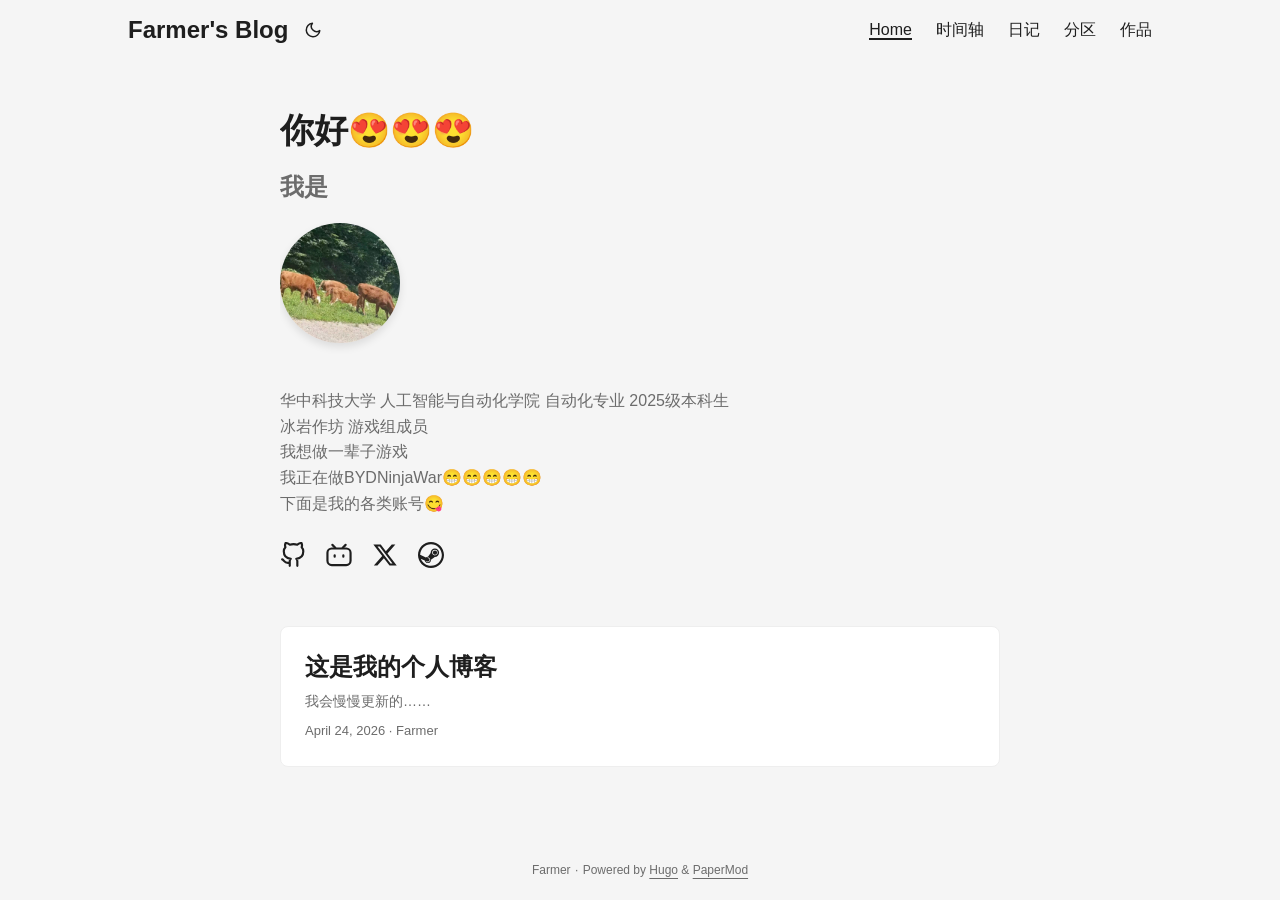
==== commit 9c0b9d43: "deploy: farmer152/myblog@d29d985fac5fa9269def3375288b5a8b2041a0a2" ====
--- a/index.html
+++ b/index.html
@@ -1,4 +1,4 @@
-<!doctype html><html lang=zh-cn dir=auto data-theme=auto><head><meta name=generator content="Hugo 0.160.1"><meta charset=utf-8><meta http-equiv=X-UA-Compatible content="IE=edge"><meta name=viewport content="width=device-width,initial-scale=1,shrink-to-fit=no"><meta name=robots content="index, follow"><title>Farmer's Blog</title><meta name=description content><meta name=author content="Farmer"><link rel=canonical href=https://farmer152.github.io/><link crossorigin=anonymous href=/assets/css/stylesheet.47e51c7d8489b002361bac156ce9a0a8776d08c5462c2cee95801efafdd90d35.css integrity="sha256-R+UcfYSJsAI2G6wVbOmgqHdtCMVGLCzulYAe+v3ZDTU=" rel="preload stylesheet" as=style><link rel=icon href=https://farmer152.github.io/favicon.ico><link rel=icon type=image/png sizes=16x16 href=https://farmer152.github.io/favicon-16x16.png><link rel=icon type=image/png sizes=32x32 href=https://farmer152.github.io/favicon-32x32.png><link rel=apple-touch-icon href=https://farmer152.github.io/apple-touch-icon.png><link rel=mask-icon href=https://farmer152.github.io/safari-pinned-tab.svg><meta name=theme-color content="#2e2e33"><meta name=msapplication-TileColor content="#2e2e33"><link rel=alternate type=application/rss+xml href=https://farmer152.github.io/index.xml title=rss><link rel=alternate hreflang=zh-cn href=https://farmer152.github.io/><noscript><style>#theme-toggle,.top-link{display:none}</style><style>@media(prefers-color-scheme:dark){:root{--theme:rgb(29, 30, 32);--entry:rgb(46, 46, 51);--primary:rgb(218, 218, 219);--secondary:rgb(155, 156, 157);--tertiary:rgb(65, 66, 68);--content:rgb(196, 196, 197);--code-block-bg:rgb(46, 46, 51);--code-bg:rgb(55, 56, 62);--border:rgb(51, 51, 51);color-scheme:dark}.list{background:var(--theme)}.toc{background:var(--entry)}}</style></noscript><script>localStorage.getItem("pref-theme")==="dark"?document.querySelector("html").dataset.theme="dark":localStorage.getItem("pref-theme")==="light"?document.querySelector("html").dataset.theme="light":window.matchMedia("(prefers-color-scheme: dark)").matches?document.querySelector("html").dataset.theme="dark":document.querySelector("html").dataset.theme="light"</script><meta property="og:url" content="https://farmer152.github.io/"><meta property="og:site_name" content="Farmer's Blog"><meta property="og:title" content="Farmer's Blog"><meta property="og:locale" content="zh_cn"><meta property="og:type" content="website"><meta name=twitter:card content="summary"><meta name=twitter:title content="Farmer's Blog"><script type=application/ld+json>{"@context":"https://schema.org","@type":"Organization","name":"Farmer's Blog","url":"https://farmer152.github.io/","description":"","logo":"https://farmer152.github.io/favicon.ico","sameAs":["https://github.com/farmer152","https://space.bilibili.com/402784893","https://x.com/zhngchuny256304","https://steamcommunity.com/profiles/76561199017410261/"]}</script></head><body class=list id=top><header class=header><nav class=header-nav><div class=logo><a href=https://farmer152.github.io/ accesskey=h title="Farmer's Blog (Alt + H)">Farmer's Blog</a><div class=logo-switches><button id=theme-toggle class=theme-toggle accesskey=t title="(Alt + T)" aria-label="Toggle theme">
+<!doctype html><html lang=zh-cn dir=auto data-theme=auto><head><meta name=generator content="Hugo 0.160.1"><meta charset=utf-8><meta http-equiv=X-UA-Compatible content="IE=edge"><meta name=viewport content="width=device-width,initial-scale=1,shrink-to-fit=no"><meta name=robots content="index, follow"><title>Farmer's Blog</title><meta name=description content><meta name=author content="Farmer"><link rel=canonical href=https://farmer152.github.io/><link crossorigin=anonymous href=/assets/css/stylesheet.909cc99ad86f2f8e51c01aaec4d3773e4a00f1a03d0926418d7d9f54234ed8c7.css integrity="sha256-kJzJmthvL45RwBquxNN3PkoA8aA9CSZBjX2fVCNO2Mc=" rel="preload stylesheet" as=style><link rel=icon href=https://farmer152.github.io/favicon.ico><link rel=icon type=image/png sizes=16x16 href=https://farmer152.github.io/favicon-16x16.png><link rel=icon type=image/png sizes=32x32 href=https://farmer152.github.io/favicon-32x32.png><link rel=apple-touch-icon href=https://farmer152.github.io/apple-touch-icon.png><link rel=mask-icon href=https://farmer152.github.io/safari-pinned-tab.svg><meta name=theme-color content="#2e2e33"><meta name=msapplication-TileColor content="#2e2e33"><link rel=alternate type=application/rss+xml href=https://farmer152.github.io/index.xml title=rss><link rel=alternate hreflang=zh-cn href=https://farmer152.github.io/><noscript><style>#theme-toggle,.top-link{display:none}</style><style>@media(prefers-color-scheme:dark){:root{--theme:rgb(29, 30, 32);--entry:rgb(46, 46, 51);--primary:rgb(218, 218, 219);--secondary:rgb(155, 156, 157);--tertiary:rgb(65, 66, 68);--content:rgb(196, 196, 197);--code-block-bg:rgb(46, 46, 51);--code-bg:rgb(55, 56, 62);--border:rgb(51, 51, 51);color-scheme:dark}.list{background:var(--theme)}.toc{background:var(--entry)}}</style></noscript><script>localStorage.getItem("pref-theme")==="dark"?document.querySelector("html").dataset.theme="dark":localStorage.getItem("pref-theme")==="light"?document.querySelector("html").dataset.theme="light":window.matchMedia("(prefers-color-scheme: dark)").matches?document.querySelector("html").dataset.theme="dark":document.querySelector("html").dataset.theme="light"</script><meta property="og:url" content="https://farmer152.github.io/"><meta property="og:site_name" content="Farmer's Blog"><meta property="og:title" content="Farmer's Blog"><meta property="og:locale" content="zh_cn"><meta property="og:type" content="website"><meta name=twitter:card content="summary"><meta name=twitter:title content="Farmer's Blog"><script type=application/ld+json>{"@context":"https://schema.org","@type":"Organization","name":"Farmer's Blog","url":"https://farmer152.github.io/","description":"","logo":"https://farmer152.github.io/favicon.ico","sameAs":["https://github.com/farmer152","https://space.bilibili.com/402784893","https://x.com/zhngchuny256304","https://steamcommunity.com/profiles/76561199017410261/"]}</script></head><body class=list id=top><header class=header><nav class=header-nav><div class=logo><a href=https://farmer152.github.io/ accesskey=h title="Farmer's Blog (Alt + H)">Farmer's Blog</a><div class=logo-switches><button id=theme-toggle class=theme-toggle accesskey=t title="(Alt + T)" aria-label="Toggle theme">
 <svg class="moon" width="18" height="18" viewBox="0 0 24 24" fill="none" stroke="currentColor" stroke-width="2" stroke-linecap="round" stroke-linejoin="round"><path d="M21 12.79A9 9 0 1111.21 3 7 7 0 0021 12.79z"/></svg>
 <svg class="sun" width="18" height="18" viewBox="0 0 24 24" fill="none" stroke="currentColor" stroke-width="2" stroke-linecap="round" stroke-linejoin="round"><circle cx="12" cy="12" r="5"/><line x1="12" y1="1" x2="12" y2="3"/><line x1="12" y1="21" x2="12" y2="23"/><line x1="4.22" y1="4.22" x2="5.64" y2="5.64"/><line x1="18.36" y1="18.36" x2="19.78" y2="19.78"/><line x1="1" y1="12" x2="3" y2="12"/><line x1="21" y1="12" x2="23" y2="12"/><line x1="4.22" y1="19.78" x2="5.64" y2="18.36"/><line x1="18.36" y1="5.64" x2="19.78" y2="4.22"/></svg></button></div></div><ul id=menu class=menu><li><a href=https://farmer152.github.io/ title=Home><span class=active>Home</span></a></li><li><a href=https://farmer152.github.io/archives/ title=时间轴><span>时间轴</span></a></li><li><a href=https://farmer152.github.io/diary/ title=日记><span>日记</span></a></li><li><a href=https://farmer152.github.io/posts/ title=分区><span>分区</span></a></li><li><a href=https://farmer152.github.io/works/ title=作品><span>作品</span></a></li></ul></nav></header><main class=main><article class="first-entry home-info"><header class=entry-header><h1>你好😍😍😍</h1></header><div class="entry-content md-content"><p><span style=font-size:1.5em;font-weight:700>我是</span><img src=/avatar.jpg alt=头像 style="width:120px;height:120px;border-radius:50%;margin-bottom:20px;box-shadow:0 4px 8px rgba(0,0,0,.1)"><br>华中科技大学 人工智能与自动化学院 自动化专业 2025级本科生<br>冰岩作坊 游戏组成员<br>我想做一辈子游戏<br>我正在做BYDNinjaWar😁😁😁😁😁<br>下面是我的各类账号😋</p></div><footer class=entry-footer><div class=social-icons><a href=https://github.com/farmer152 target=_blank rel="noopener noreferrer me" title="看 Github"><svg viewBox="0 0 24 24" fill="none" stroke="currentColor" stroke-width="2" stroke-linecap="round" stroke-linejoin="round"><path d="M9 19c-5 1.5-5-2.5-7-3m14 6v-3.87a3.37 3.37.0 00-.94-2.61c3.14-.35 6.44-1.54 6.44-7A5.44 5.44.0 0020 4.77 5.07 5.07.0 0019.91 1S18.73.65 16 2.48a13.38 13.38.0 00-7 0C6.27.65 5.09 1 5.09 1A5.07 5.07.0 005 4.77 5.44 5.44.0 003.5 8.55c0 5.42 3.3 6.61 6.44 7A3.37 3.37.0 009 18.13V22"/></svg>
 </a><a href=https://space.bilibili.com/402784893 target=_blank rel="noopener noreferrer me" title="看 Bilibili"><svg viewBox="0 0 24 24" fill="none" stroke="currentColor" stroke-width="2" stroke-linecap="round"><rect x="1.3333" y="6" width="21.333" height="15.333" rx="4" ry="4"/><path d="m8 12.4v1.2"/><path d="m16 12.4v1.2"/><path d="m5.8853 2.6667L8.552 5.3334"/><path d="m18.115 2.6667-2.6667 2.6667"/></svg>
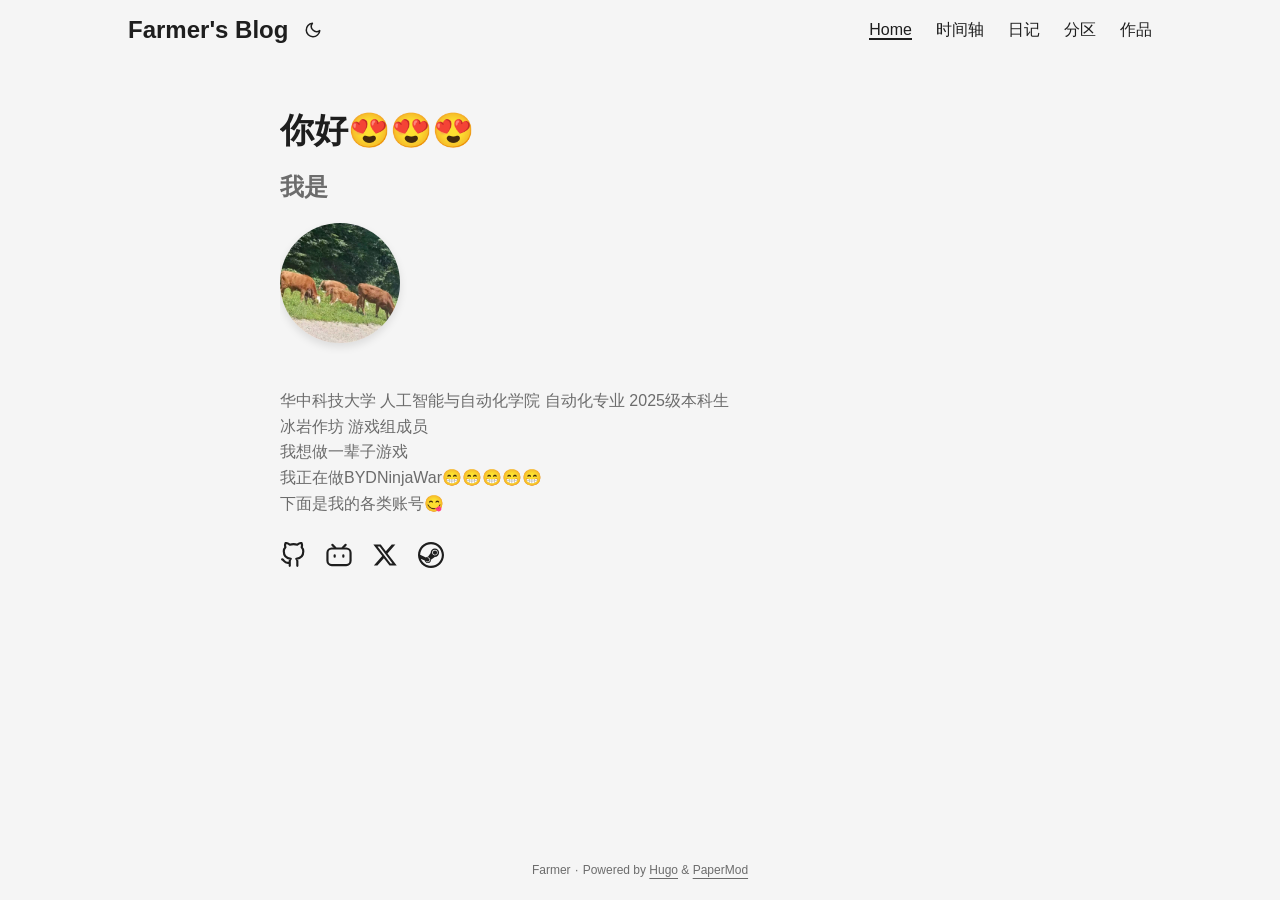
==== commit b5302936: "deploy: farmer152/myblog@fcd4dfc64177f63ace8e1eb472753e9c02dae8f9" ====
--- a/index.html
+++ b/index.html
@@ -3,7 +3,7 @@
 <svg class="sun" width="18" height="18" viewBox="0 0 24 24" fill="none" stroke="currentColor" stroke-width="2" stroke-linecap="round" stroke-linejoin="round"><circle cx="12" cy="12" r="5"/><line x1="12" y1="1" x2="12" y2="3"/><line x1="12" y1="21" x2="12" y2="23"/><line x1="4.22" y1="4.22" x2="5.64" y2="5.64"/><line x1="18.36" y1="18.36" x2="19.78" y2="19.78"/><line x1="1" y1="12" x2="3" y2="12"/><line x1="21" y1="12" x2="23" y2="12"/><line x1="4.22" y1="19.78" x2="5.64" y2="18.36"/><line x1="18.36" y1="5.64" x2="19.78" y2="4.22"/></svg></button></div></div><ul id=menu class=menu><li><a href=https://farmer152.github.io/ title=Home><span class=active>Home</span></a></li><li><a href=https://farmer152.github.io/archives/ title=时间轴><span>时间轴</span></a></li><li><a href=https://farmer152.github.io/diary/ title=日记><span>日记</span></a></li><li><a href=https://farmer152.github.io/posts/ title=分区><span>分区</span></a></li><li><a href=https://farmer152.github.io/works/ title=作品><span>作品</span></a></li></ul></nav></header><main class=main><article class="first-entry home-info"><header class=entry-header><h1>你好😍😍😍</h1></header><div class="entry-content md-content"><p><span style=font-size:1.5em;font-weight:700>我是</span><img src=/avatar.jpg alt=头像 style="width:120px;height:120px;border-radius:50%;margin-bottom:20px;box-shadow:0 4px 8px rgba(0,0,0,.1)"><br>华中科技大学 人工智能与自动化学院 自动化专业 2025级本科生<br>冰岩作坊 游戏组成员<br>我想做一辈子游戏<br>我正在做BYDNinjaWar😁😁😁😁😁<br>下面是我的各类账号😋</p></div><footer class=entry-footer><div class=social-icons><a href=https://github.com/farmer152 target=_blank rel="noopener noreferrer me" title="看 Github"><svg viewBox="0 0 24 24" fill="none" stroke="currentColor" stroke-width="2" stroke-linecap="round" stroke-linejoin="round"><path d="M9 19c-5 1.5-5-2.5-7-3m14 6v-3.87a3.37 3.37.0 00-.94-2.61c3.14-.35 6.44-1.54 6.44-7A5.44 5.44.0 0020 4.77 5.07 5.07.0 0019.91 1S18.73.65 16 2.48a13.38 13.38.0 00-7 0C6.27.65 5.09 1 5.09 1A5.07 5.07.0 005 4.77 5.44 5.44.0 003.5 8.55c0 5.42 3.3 6.61 6.44 7A3.37 3.37.0 009 18.13V22"/></svg>
 </a><a href=https://space.bilibili.com/402784893 target=_blank rel="noopener noreferrer me" title="看 Bilibili"><svg viewBox="0 0 24 24" fill="none" stroke="currentColor" stroke-width="2" stroke-linecap="round"><rect x="1.3333" y="6" width="21.333" height="15.333" rx="4" ry="4"/><path d="m8 12.4v1.2"/><path d="m16 12.4v1.2"/><path d="m5.8853 2.6667L8.552 5.3334"/><path d="m18.115 2.6667-2.6667 2.6667"/></svg>
 </a><a href=https://x.com/zhngchuny256304 target=_blank rel="noopener noreferrer me" title=看X><svg viewBox="0 0 24 24" fill="currentColor"><path d="M18.244 2.25h3.308l-7.227 8.26 8.502 11.24H16.17l-5.214-6.817L4.99 21.75H1.68l7.73-8.835L1.254 2.25H8.08l4.713 6.231zm-1.161 17.52h1.833L7.084 4.126H5.117z"/></svg>
-</a><a href=https://steamcommunity.com/profiles/76561199017410261/ target=_blank rel="noopener noreferrer me" title=看steam><svg viewBox="0 0 24 24" fill="currentColor" stroke="none"><path d="M-24.6 20.8c-1.4-.8-2.7-1.5-4.1-2.3-2.4-1.5-3.6-3.6-3.3-6.5.3-3 2.8-5.2 5.8-5.3h11c2.6.0 4.6 2.2 4.7 4.7.0 2.6-2 4.8-4.6 4.9h-2.8v.2c.2.2.5.3.7.5 1.2.7 2.4 1.3 3.6 2 2.5 1.5 3.7 4.5 2.9 7.2s-3.1 4.3-6.1 4.4h-10.6c-2.4.0-4.3-1.9-4.6-4.3-.3-2.3 1.2-4.5 3.5-5.1.6-.1 1.2-.1 1.7-.2h2.1c.1.0.1-.1.1-.2zm4.3-3.8c-.1.3-.2.3-.2.4v3.9c0 1.1-.1 1.2-1.2 1.2h-5.1c-.4.0-.9.0-1.3.1-1.6.4-2.5 1.9-2.4 3.6.2 1.6 1.6 2.9 3.3 2.9h10.5c2.1.0 3.8-1.2 4.5-3.1.7-1.8.2-4.1-1.5-5.3-2.1-1.3-4.3-2.4-6.6-3.7zm-1.7 3.4v-4c0-1.4.1-1.5 1.4-1.5h5.3c1.5.0 2.7-1 3.1-2.4.6-2.2-1-4.2-3.4-4.3h-10.1c-2.4.0-4.3 1.3-4.9 3.4-.6 2.1.4 4.4 2.5 5.5 1.7 1 3.5 1.9 5.2 2.9.4.2.6.3.9.4z"/><path d="M53.3 6.9c-.2-1-1-1.7-1.9-2-1.7-.4-8.6-.4-8.6-.4s-6.9.0-8.6.5c-1 .3-1.7 1-1.9 2-.3 1.7-.5 3.5-.5 5.3s.1 3.6.5 5.3c.3.9 1 1.7 1.9 1.9 1.7.5 8.6.5 8.6.5s6.9.0 8.6-.5c1-.3 1.7-1 1.9-2 .3-1.7.5-3.5.5-5.3s-.1-3.6-.5-5.3z"/><path d="m40.6 15.5 5.7-3.3-5.7-3.3z"/><path d="M72.4-9.9c5.5.0 10 4 10 8.9.0 1.8-.8 3.8-2.1 5.4-.9 1-1.5 2.3-1.6 3.7.0-.1-.1-.1-.2-.2-.4-.4-1.1-.7-1.7-.7-.3.0-.5.0-.8.1-1.2.5-2.5.7-3.6.7-5.5.0-10-4-10-8.9s4.5-9 10-9m0-2c-6.6.0-12 4.9-12 10.9s5.4 11 12 11c1.4.0 2.8-.2 4.2-.7h.1c.1.0.2.0.3.1 1 1.3 2.5 2.3 4.2 2.7l.2-.1v-.3c-.7-.9-1-1.9-1-3s.4-2.1 1.2-2.9c1.5-1.8 2.6-4.2 2.6-6.7.1-6.1-5.3-11-11.8-11z"/><path d="M72.3-6.5c.1.0.3.1.3.2l1.2 3.4 3.7.1c.1.0.3.1.3.2s0 .3-.1.4l-3 2.2 1.1 3.5c0 .1.0.3-.1.4h-.4l-3-2.1-3 2.1h-.4c-.1-.1-.2-.2-.1-.4L69.9.0l-3-2.2c-.1-.1-.2-.2-.1-.4.0-.1.2-.2.3-.2l3.7-.1L72-6.3c0-.1.2-.2.3-.2zM46.8-20.8c2 0 4 .6 5.6 1.6-.5-.1-1.1-.2-1.6-.2-3.2.0-5.8 2.5-6 5.6l-2.2 3.2c-.5.1-.9.2-1.4.4l-4.7-1.9c.8-5 5.2-8.7 10.3-8.7m9.9 7.2c.3 1 .5 2.1.5 3.3C57.2-4.5 52.5.2 46.7.2c-1.8.0-3.6-.5-5.1-1.3.5.2 1 .2 1.5.2 2.5.0 4.5-1.9 4.8-4.3L51-7.4c3.1-.2 5.6-2.8 5.6-6 .1-.1.1-.1.1-.2M38.3-4.2l.3.2c.1.2.2.5.3.7l-.6-.9m8.5-18.1c-6.3.0-11.5 4.9-12 11l6.4 2.7c.5-.4 1.2-.6 1.9-.6h.2l2.9-4.1v-.1c0-2.5 2-4.5 4.5-4.5s4.5 2 4.5 4.5-2 4.5-4.5 4.5h-.1L46.5-6v.2c0 1.9-1.5 3.4-3.4 3.4-1.6.0-3-1.2-3.3-2.7L35.2-7c1.4 5 6 8.7 11.5 8.7 6.6.0 12-5.4 12-12s-5.3-12-11.9-12z"/><path d="M42.6-4.6 41.5-5c.2.4.5.7 1 .9 1 .4 2.1-.1 2.5-1 .2-.5.2-1 0-1.4-.2-.5-.6-.8-1-1-.5-.2-1-.2-1.4.0l1.1.5c.7.3 1 1.1.7 1.8-.3.6-1.1.9-1.8.6zm8.1-11.5c-1.5.0-2.7 1.2-2.7 2.7s1.2 2.7 2.7 2.7 2.7-1.2 2.7-2.7-1.2-2.7-2.7-2.7zm0 4.7c-1.1.0-2-.9-2-2s.9-2 2-2 2 .9 2 2c.1 1.1-.9 2-2 2zM12 0C5.4.0.0 5.4.0 12s5.4 12 12 12 12-5.4 12-12S18.6.0 12 0zm0 22c-4.3.0-8-2.7-9.4-6.5L6.2 17c.3 1.3 1.5 2.4 2.9 2.4 1.6.0 2.9-1.3 2.9-2.9v-.1l3.5-2.5h.1c2.1.0 3.9-1.8 3.9-3.9s-1.8-3.9-3.9-3.9c-2.2.0-3.9 1.8-3.9 3.9v.1l-2.5 3.6H9c-.6.0-1.2.2-1.7.5L2 11.7C2.2 6.3 6.6 2 12 2c5.5.0 10 4.5 10 10s-4.5 10-10 10zm-2.4-7.1-1.3-.5c.5-.2 1.1-.2 1.6.0s1 .7 1.2 1.2.2 1.1.0 1.7c-.5 1.1-1.8 1.7-2.9 1.2-.5-.2-.9-.6-1.1-1.1l1.3.5c.2.0.4.1.6.1.6.0 1.2-.4 1.5-1 .4-.9.0-1.8-.9-2.1zM13 9.8c0-1.5 1.2-2.6 2.6-2.6 1.5.0 2.6 1.2 2.6 2.6.0 1.5-1.2 2.6-2.6 2.6S13 11.2 13 9.8z"/><path d="M13.7 9.8c0-1.1.9-2 2-2s2 .9 2 2-.9 2-2 2c-1.1-.1-2-.9-2-2z"/></svg></a></div></footer></article><article class=post-entry><header class=entry-header><h2 class=entry-hint-parent>这是我的个人博客</h2></header><div class=entry-content><p>我会慢慢更新的……</p></div><footer class=entry-footer><span title='2026-04-24 17:15:52 +0800 +0800'>April 24, 2026</span>&nbsp;·&nbsp;<span>Farmer</span></footer><a class=entry-link aria-label="post link to 这是我的个人博客" href=https://farmer152.github.io/posts/post1/></a></article></main><footer class=footer><span>Farmer</span> ·
+</a><a href=https://steamcommunity.com/profiles/76561199017410261/ target=_blank rel="noopener noreferrer me" title=看steam><svg viewBox="0 0 24 24" fill="currentColor" stroke="none"><path d="M-24.6 20.8c-1.4-.8-2.7-1.5-4.1-2.3-2.4-1.5-3.6-3.6-3.3-6.5.3-3 2.8-5.2 5.8-5.3h11c2.6.0 4.6 2.2 4.7 4.7.0 2.6-2 4.8-4.6 4.9h-2.8v.2c.2.2.5.3.7.5 1.2.7 2.4 1.3 3.6 2 2.5 1.5 3.7 4.5 2.9 7.2s-3.1 4.3-6.1 4.4h-10.6c-2.4.0-4.3-1.9-4.6-4.3-.3-2.3 1.2-4.5 3.5-5.1.6-.1 1.2-.1 1.7-.2h2.1c.1.0.1-.1.1-.2zm4.3-3.8c-.1.3-.2.3-.2.4v3.9c0 1.1-.1 1.2-1.2 1.2h-5.1c-.4.0-.9.0-1.3.1-1.6.4-2.5 1.9-2.4 3.6.2 1.6 1.6 2.9 3.3 2.9h10.5c2.1.0 3.8-1.2 4.5-3.1.7-1.8.2-4.1-1.5-5.3-2.1-1.3-4.3-2.4-6.6-3.7zm-1.7 3.4v-4c0-1.4.1-1.5 1.4-1.5h5.3c1.5.0 2.7-1 3.1-2.4.6-2.2-1-4.2-3.4-4.3h-10.1c-2.4.0-4.3 1.3-4.9 3.4-.6 2.1.4 4.4 2.5 5.5 1.7 1 3.5 1.9 5.2 2.9.4.2.6.3.9.4z"/><path d="M53.3 6.9c-.2-1-1-1.7-1.9-2-1.7-.4-8.6-.4-8.6-.4s-6.9.0-8.6.5c-1 .3-1.7 1-1.9 2-.3 1.7-.5 3.5-.5 5.3s.1 3.6.5 5.3c.3.9 1 1.7 1.9 1.9 1.7.5 8.6.5 8.6.5s6.9.0 8.6-.5c1-.3 1.7-1 1.9-2 .3-1.7.5-3.5.5-5.3s-.1-3.6-.5-5.3z"/><path d="m40.6 15.5 5.7-3.3-5.7-3.3z"/><path d="M72.4-9.9c5.5.0 10 4 10 8.9.0 1.8-.8 3.8-2.1 5.4-.9 1-1.5 2.3-1.6 3.7.0-.1-.1-.1-.2-.2-.4-.4-1.1-.7-1.7-.7-.3.0-.5.0-.8.1-1.2.5-2.5.7-3.6.7-5.5.0-10-4-10-8.9s4.5-9 10-9m0-2c-6.6.0-12 4.9-12 10.9s5.4 11 12 11c1.4.0 2.8-.2 4.2-.7h.1c.1.0.2.0.3.1 1 1.3 2.5 2.3 4.2 2.7l.2-.1v-.3c-.7-.9-1-1.9-1-3s.4-2.1 1.2-2.9c1.5-1.8 2.6-4.2 2.6-6.7.1-6.1-5.3-11-11.8-11z"/><path d="M72.3-6.5c.1.0.3.1.3.2l1.2 3.4 3.7.1c.1.0.3.1.3.2s0 .3-.1.4l-3 2.2 1.1 3.5c0 .1.0.3-.1.4h-.4l-3-2.1-3 2.1h-.4c-.1-.1-.2-.2-.1-.4L69.9.0l-3-2.2c-.1-.1-.2-.2-.1-.4.0-.1.2-.2.3-.2l3.7-.1L72-6.3c0-.1.2-.2.3-.2zM46.8-20.8c2 0 4 .6 5.6 1.6-.5-.1-1.1-.2-1.6-.2-3.2.0-5.8 2.5-6 5.6l-2.2 3.2c-.5.1-.9.2-1.4.4l-4.7-1.9c.8-5 5.2-8.7 10.3-8.7m9.9 7.2c.3 1 .5 2.1.5 3.3C57.2-4.5 52.5.2 46.7.2c-1.8.0-3.6-.5-5.1-1.3.5.2 1 .2 1.5.2 2.5.0 4.5-1.9 4.8-4.3L51-7.4c3.1-.2 5.6-2.8 5.6-6 .1-.1.1-.1.1-.2M38.3-4.2l.3.2c.1.2.2.5.3.7l-.6-.9m8.5-18.1c-6.3.0-11.5 4.9-12 11l6.4 2.7c.5-.4 1.2-.6 1.9-.6h.2l2.9-4.1v-.1c0-2.5 2-4.5 4.5-4.5s4.5 2 4.5 4.5-2 4.5-4.5 4.5h-.1L46.5-6v.2c0 1.9-1.5 3.4-3.4 3.4-1.6.0-3-1.2-3.3-2.7L35.2-7c1.4 5 6 8.7 11.5 8.7 6.6.0 12-5.4 12-12s-5.3-12-11.9-12z"/><path d="M42.6-4.6 41.5-5c.2.4.5.7 1 .9 1 .4 2.1-.1 2.5-1 .2-.5.2-1 0-1.4-.2-.5-.6-.8-1-1-.5-.2-1-.2-1.4.0l1.1.5c.7.3 1 1.1.7 1.8-.3.6-1.1.9-1.8.6zm8.1-11.5c-1.5.0-2.7 1.2-2.7 2.7s1.2 2.7 2.7 2.7 2.7-1.2 2.7-2.7-1.2-2.7-2.7-2.7zm0 4.7c-1.1.0-2-.9-2-2s.9-2 2-2 2 .9 2 2c.1 1.1-.9 2-2 2zM12 0C5.4.0.0 5.4.0 12s5.4 12 12 12 12-5.4 12-12S18.6.0 12 0zm0 22c-4.3.0-8-2.7-9.4-6.5L6.2 17c.3 1.3 1.5 2.4 2.9 2.4 1.6.0 2.9-1.3 2.9-2.9v-.1l3.5-2.5h.1c2.1.0 3.9-1.8 3.9-3.9s-1.8-3.9-3.9-3.9c-2.2.0-3.9 1.8-3.9 3.9v.1l-2.5 3.6H9c-.6.0-1.2.2-1.7.5L2 11.7C2.2 6.3 6.6 2 12 2c5.5.0 10 4.5 10 10s-4.5 10-10 10zm-2.4-7.1-1.3-.5c.5-.2 1.1-.2 1.6.0s1 .7 1.2 1.2.2 1.1.0 1.7c-.5 1.1-1.8 1.7-2.9 1.2-.5-.2-.9-.6-1.1-1.1l1.3.5c.2.0.4.1.6.1.6.0 1.2-.4 1.5-1 .4-.9.0-1.8-.9-2.1zM13 9.8c0-1.5 1.2-2.6 2.6-2.6 1.5.0 2.6 1.2 2.6 2.6.0 1.5-1.2 2.6-2.6 2.6S13 11.2 13 9.8z"/><path d="M13.7 9.8c0-1.1.9-2 2-2s2 .9 2 2-.9 2-2 2c-1.1-.1-2-.9-2-2z"/></svg></a></div></footer></article></main><footer class=footer><span>Farmer</span> ·
 <span>Powered by
 <a href=https://gohugo.io/ rel="noopener noreferrer" target=_blank>Hugo</a> &
 <a href=https://github.com/adityatelange/hugo-PaperMod/ rel=noopener target=_blank>PaperMod</a></span></footer><a href=#top id=top-link class="top-link hidden" aria-label="go to top" title="Go to Top (Alt + G)" accesskey=g><svg viewBox="0 0 24 24" fill="none" stroke="currentColor" stroke-width="2" stroke-linecap="round" stroke-linejoin="round" class="feather feather-chevrons-up"><polyline points="17 11 12 6 7 11"/><polyline points="17 18 12 13 7 18"/></svg>
